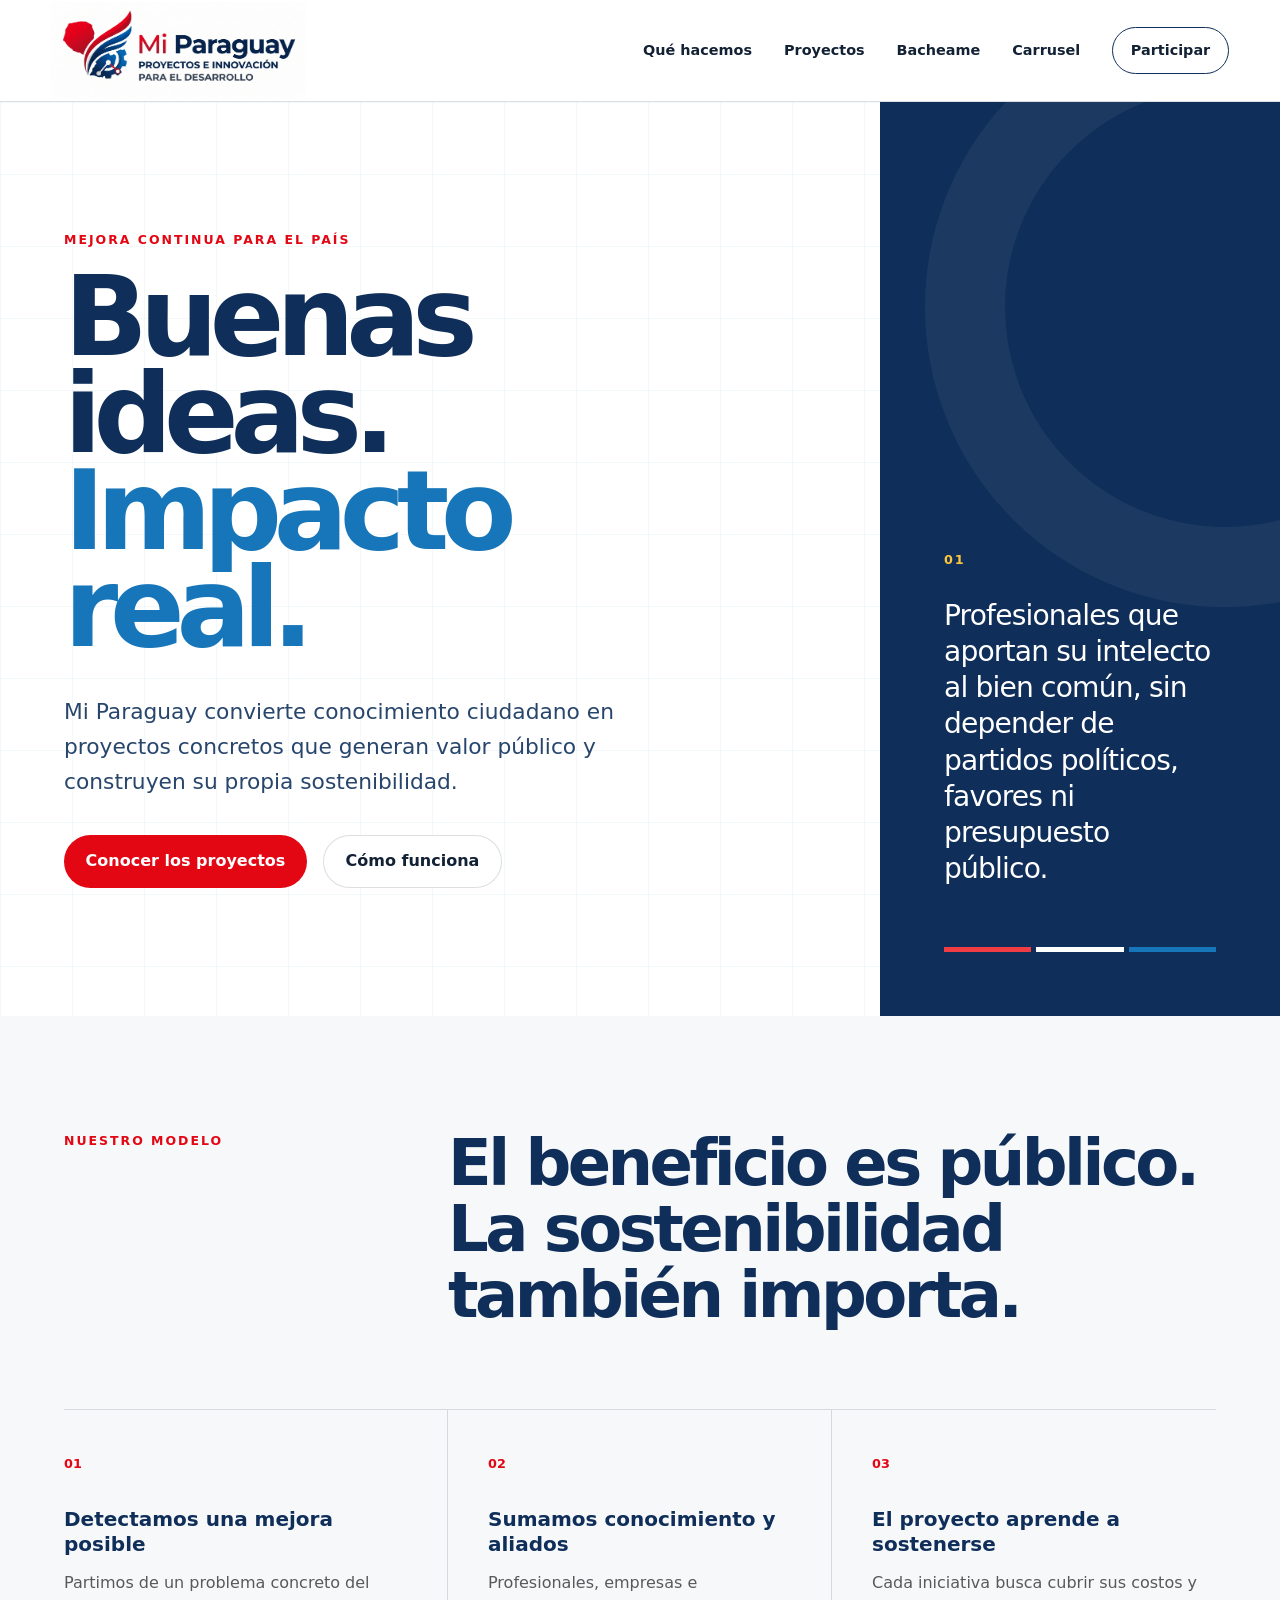
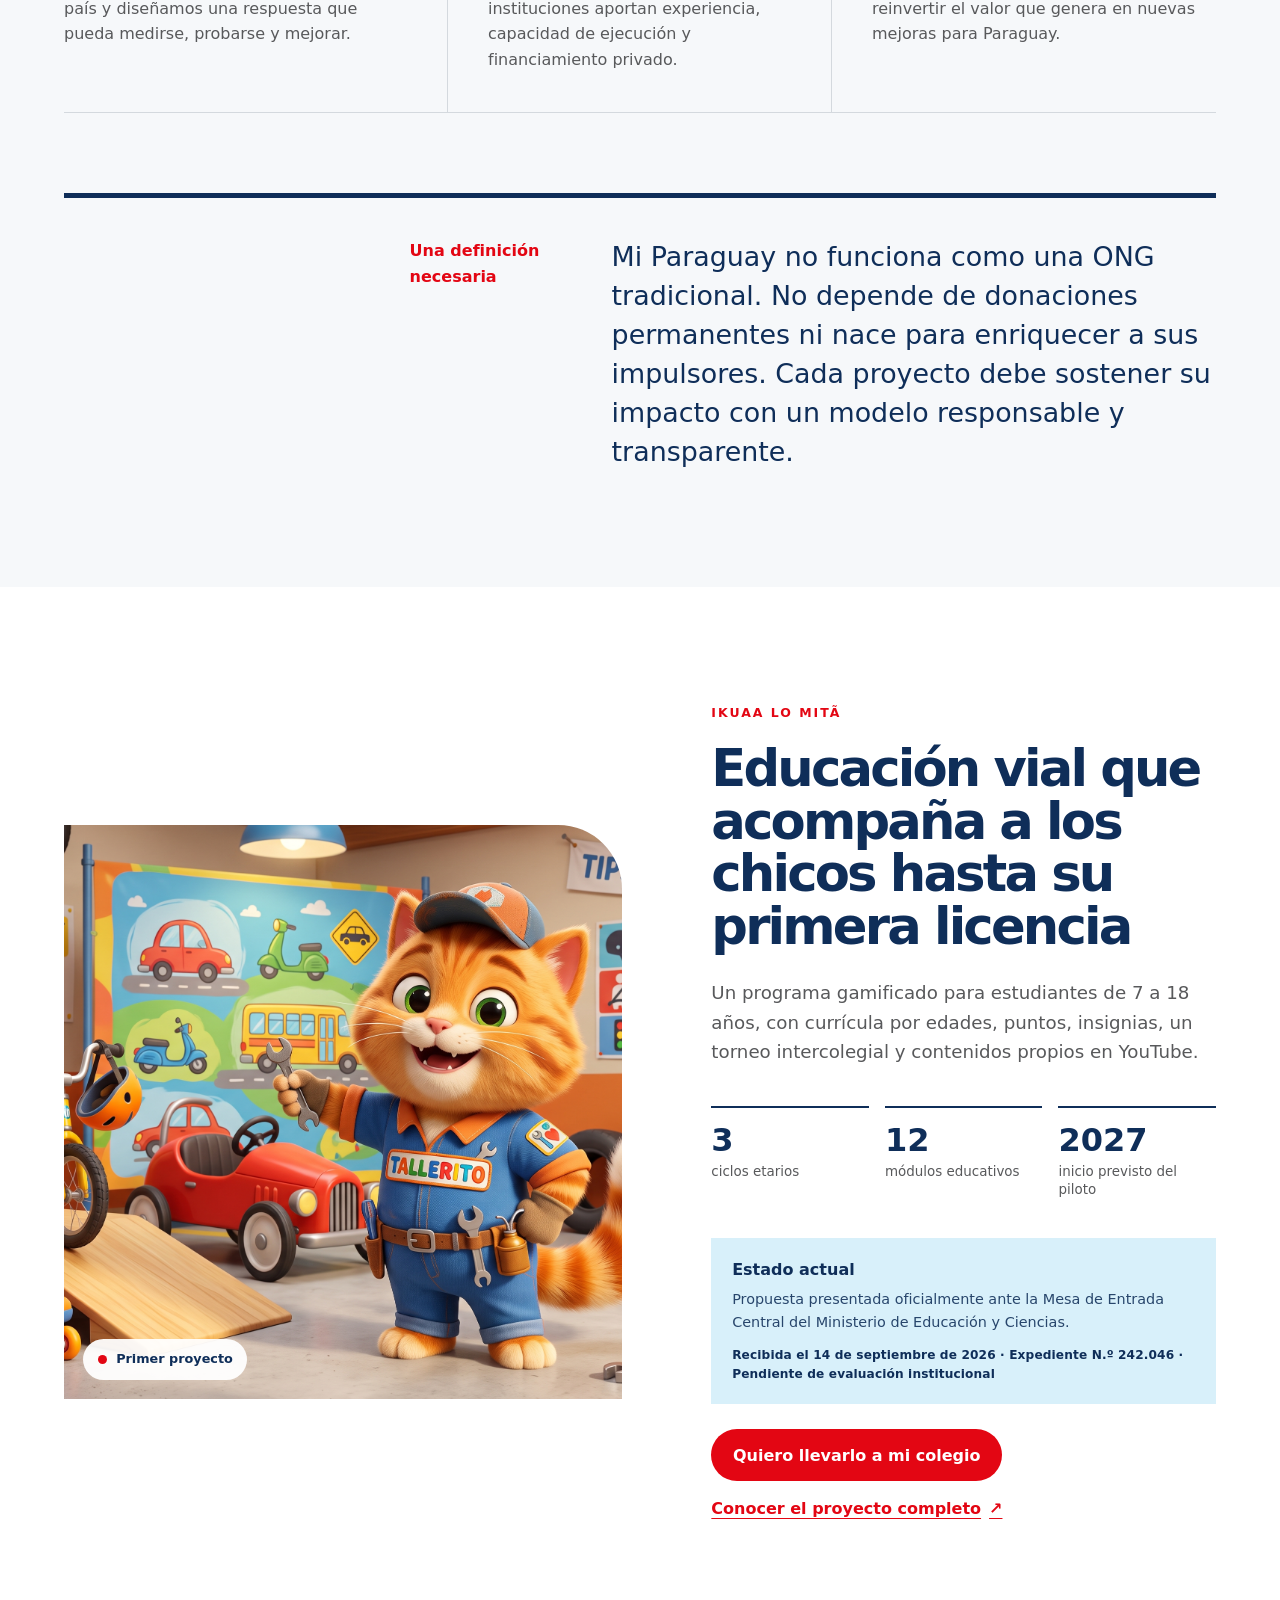
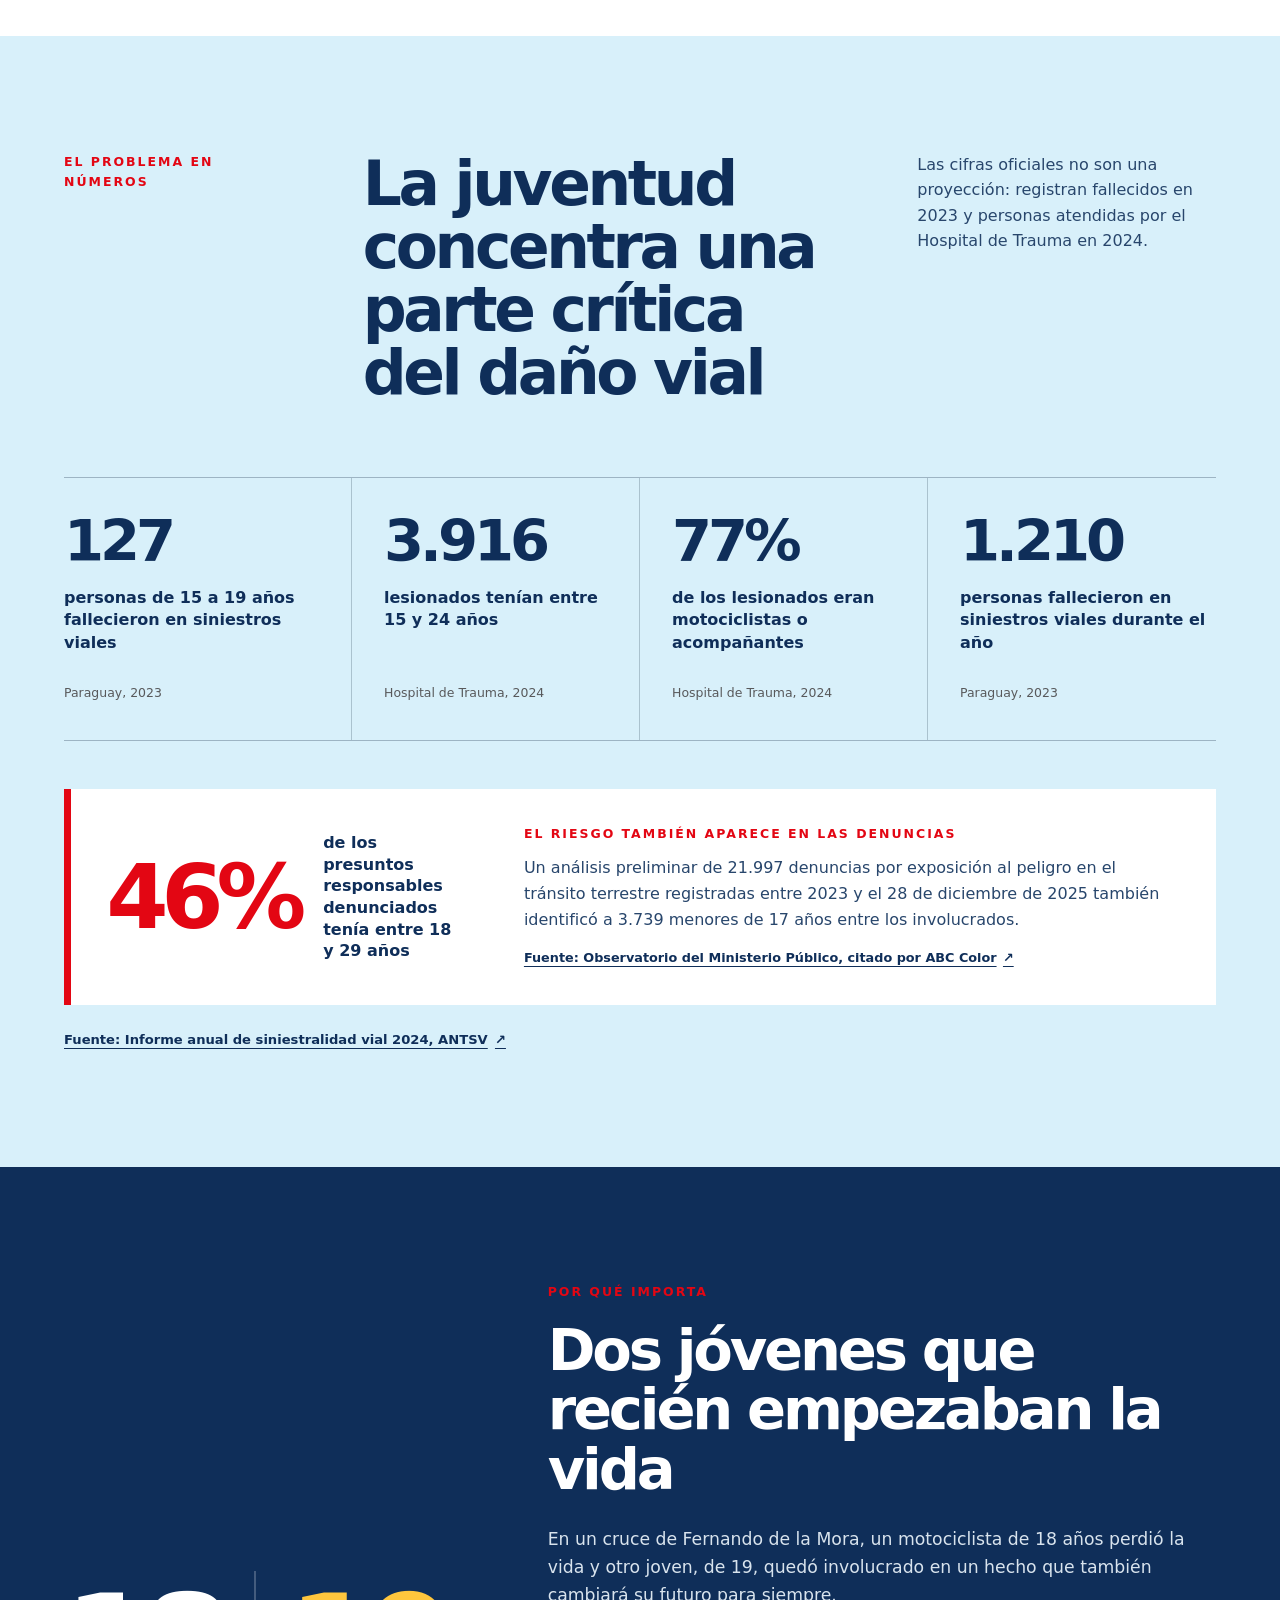
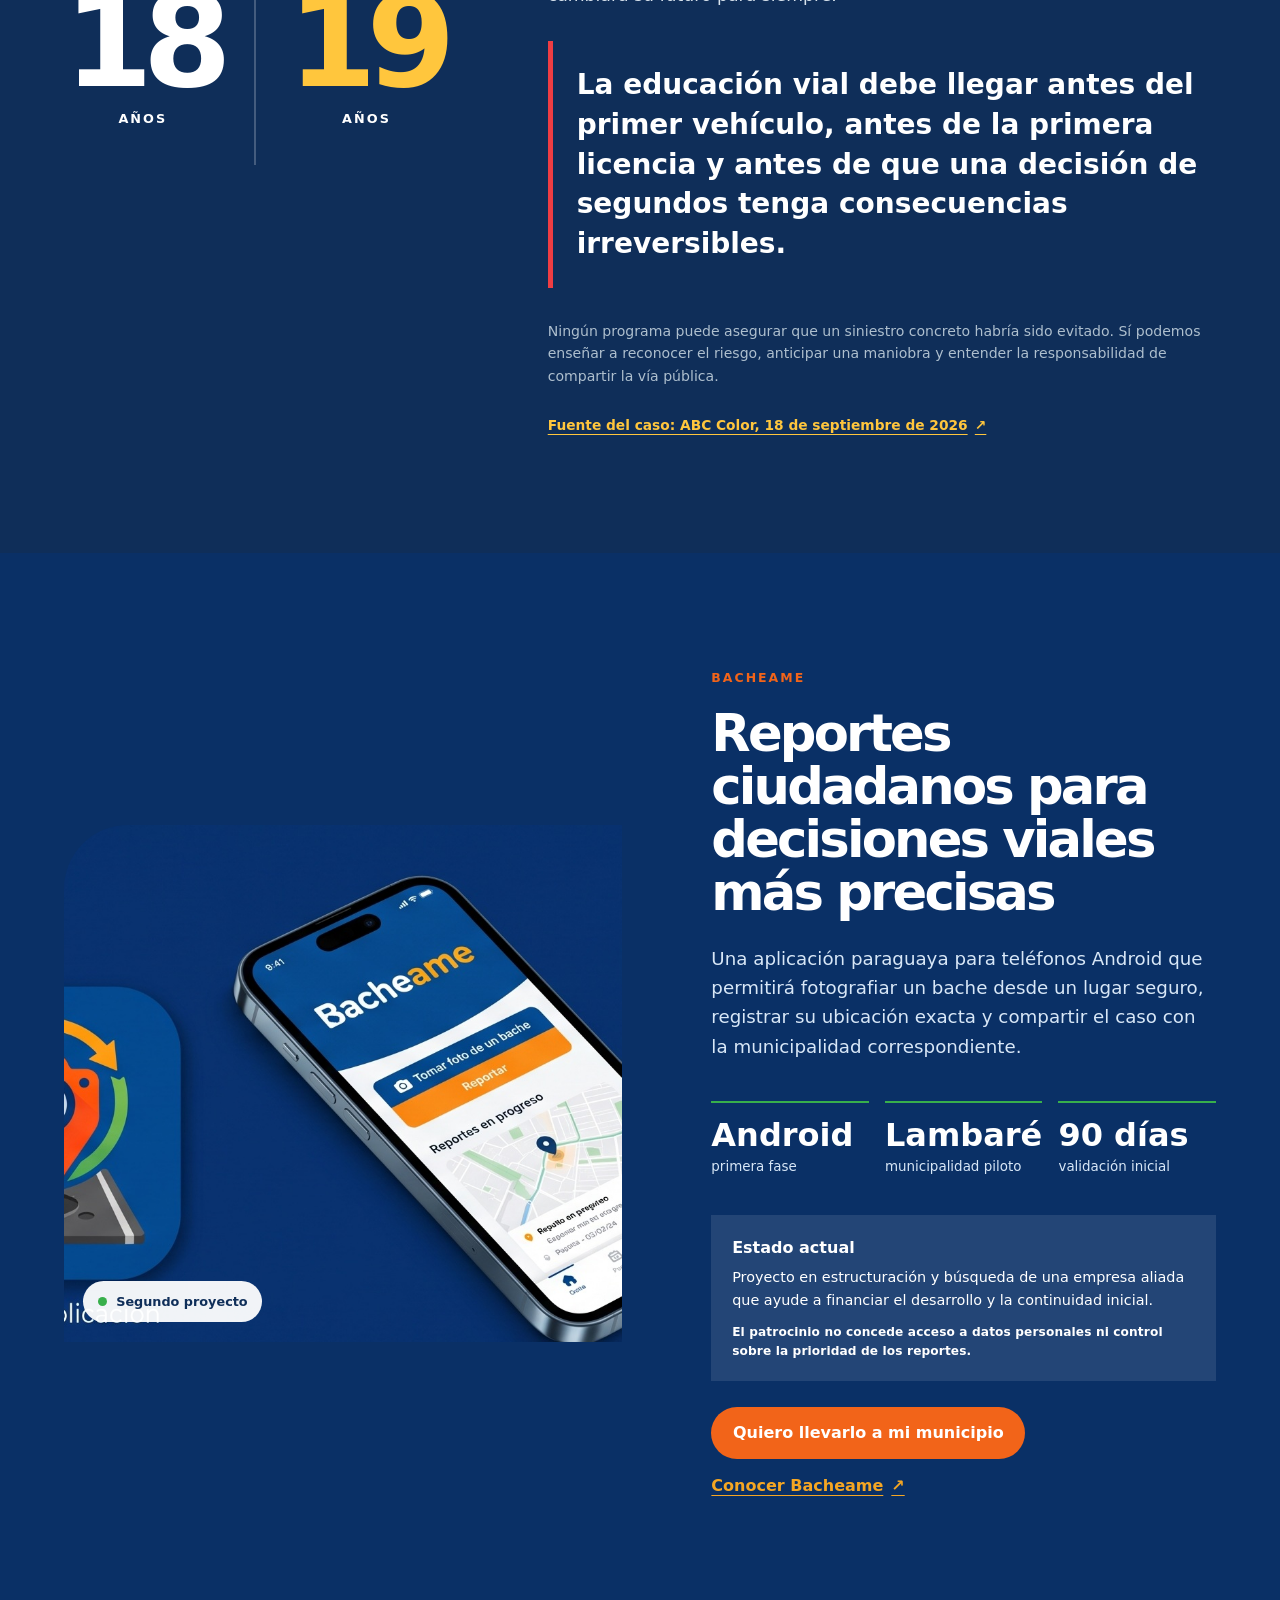
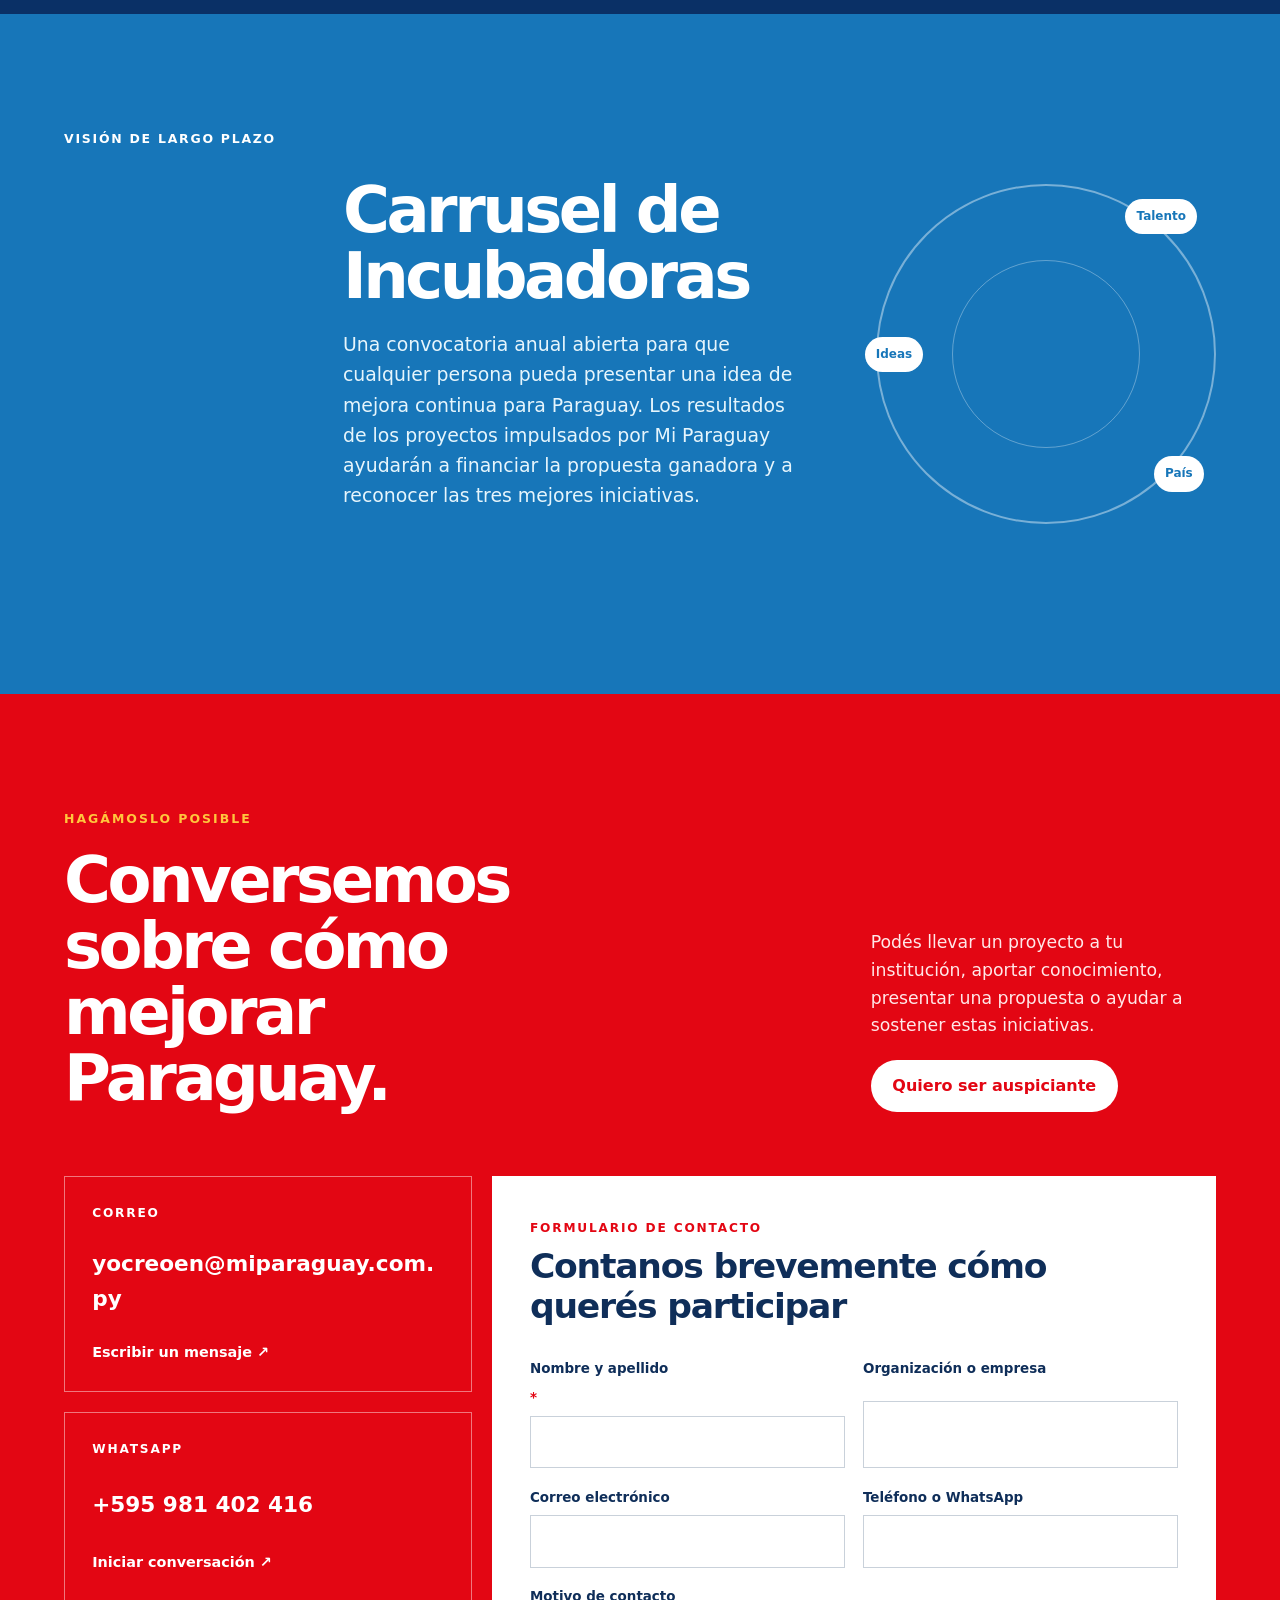
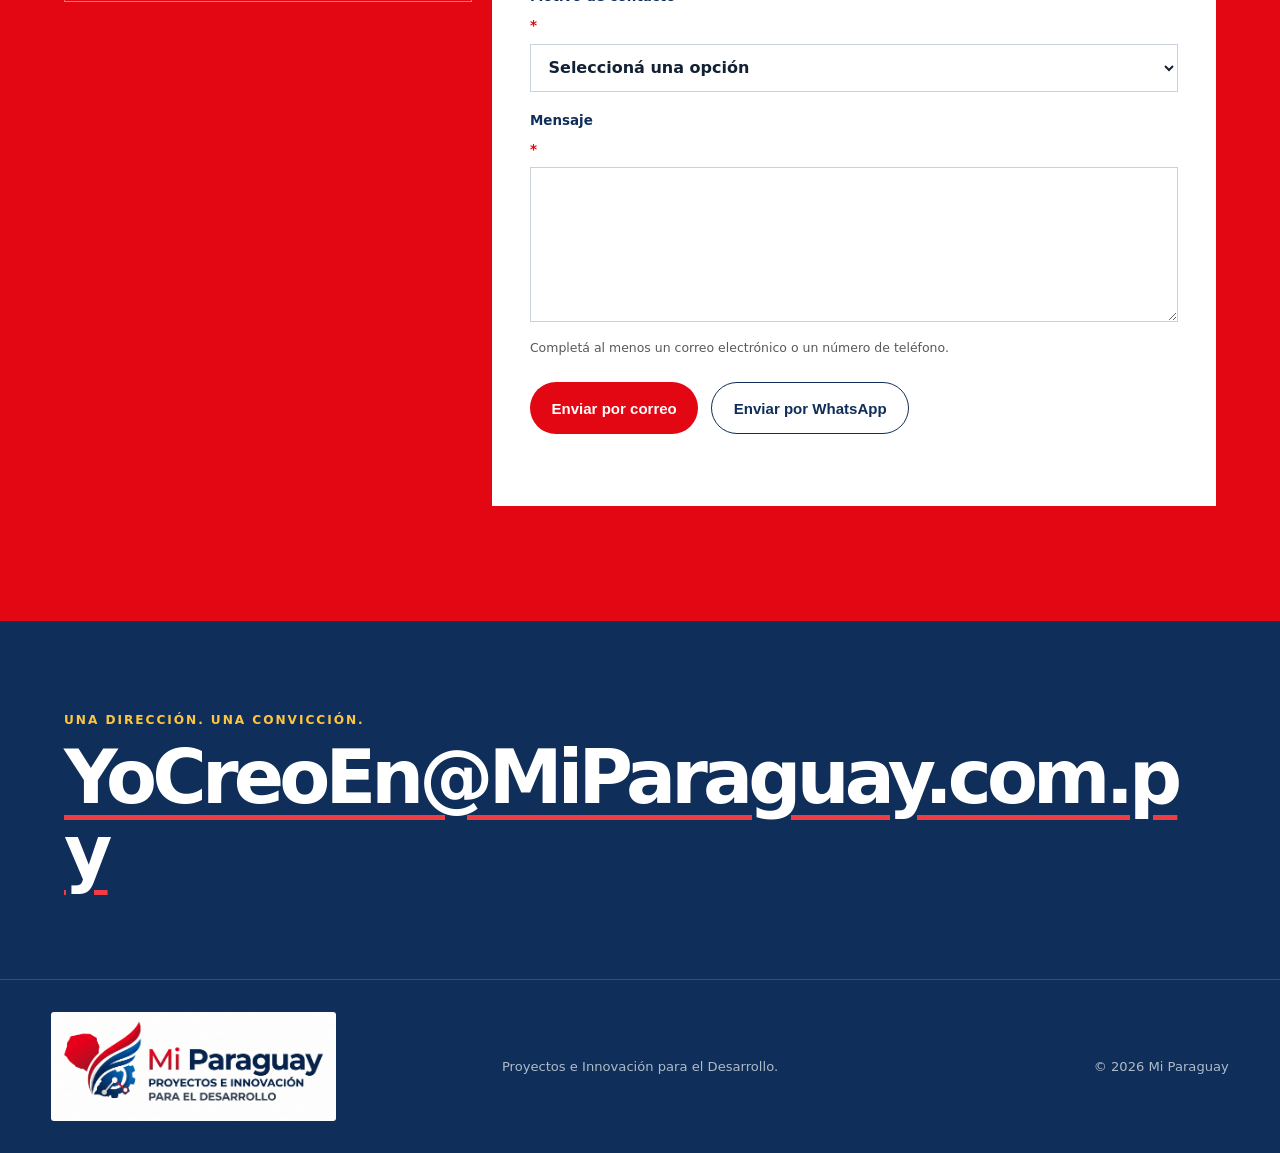
==== index.html @ 72dae10a "Publicar Bacheame y diferenciar audiencias de contacto" ====
<!doctype html>
<html lang="es">
  <head>
    <meta charset="UTF-8" />
    <meta name="viewport" content="width=device-width, initial-scale=1.0" />
    <meta
      name="description"
      content="Mi Paraguay impulsa proyectos de mejora continua que generan valor público y se sostienen con recursos privados."
    />
    <title>Mi Paraguay | Proyectos que mejoran el país</title>
    <link rel="icon" href="assets/favicon.svg" type="image/svg+xml" />
    <link rel="stylesheet" href="styles.css" />
  </head>
  <body>
    <a class="skip-link" href="#contenido">Ir al contenido</a>
    <header class="site-header">
      <a class="brand" href="#inicio" aria-label="Mi Paraguay, inicio">
        <img
          class="brand-logo"
          src="assets/mi-paraguay-logo.png"
          alt="Mi Paraguay — Proyectos e Innovación para el Desarrollo"
        />
      </a>

      <button class="menu-button" type="button" aria-expanded="false" aria-controls="navigation">
        <span class="sr-only">Abrir menú</span>
        <span></span><span></span>
      </button>

      <nav id="navigation" class="navigation" aria-label="Navegación principal">
        <a href="#proposito">Qué hacemos</a>
        <a href="#proyectos">Proyectos</a>
        <a href="#bacheame">Bacheame</a>
        <a href="#carrusel">Carrusel</a>
        <a class="nav-cta" href="#participar">Participar</a>
      </nav>
    </header>

    <main id="contenido">
      <section class="hero" id="inicio">
        <div class="hero-copy">
          <p class="eyebrow">Mejora continua para el país</p>
          <h1>Buenas ideas.<br /><span>Impacto real.</span></h1>
          <p class="hero-lead">
            Mi Paraguay convierte conocimiento ciudadano en proyectos concretos que generan valor público y construyen su propia sostenibilidad.
          </p>
          <div class="hero-actions">
            <a class="button button-primary" href="#proyectos">Conocer los proyectos</a>
            <a class="button button-secondary" href="#proposito">Cómo funciona</a>
          </div>
        </div>

        <div class="hero-statement" aria-label="Principios de Mi Paraguay">
          <div class="statement-number">01</div>
          <p>
            Profesionales que aportan su intelecto al bien común, sin depender de partidos políticos, favores ni presupuesto público.
          </p>
          <div class="flag-line" aria-hidden="true"><span></span><span></span><span></span></div>
        </div>
      </section>

      <section class="purpose section" id="proposito">
        <div class="section-heading">
          <p class="eyebrow">Nuestro modelo</p>
          <h2>El beneficio es público.<br />La sostenibilidad también importa.</h2>
        </div>

        <div class="purpose-grid">
          <article>
            <span class="step">01</span>
            <h3>Detectamos una mejora posible</h3>
            <p>Partimos de un problema concreto del país y diseñamos una respuesta que pueda medirse, probarse y mejorar.</p>
          </article>
          <article>
            <span class="step">02</span>
            <h3>Sumamos conocimiento y aliados</h3>
            <p>Profesionales, empresas e instituciones aportan experiencia, capacidad de ejecución y financiamiento privado.</p>
          </article>
          <article>
            <span class="step">03</span>
            <h3>El proyecto aprende a sostenerse</h3>
            <p>Cada iniciativa busca cubrir sus costos y reinvertir el valor que genera en nuevas mejoras para Paraguay.</p>
          </article>
        </div>

        <aside class="definition">
          <p class="definition-label">Una definición necesaria</p>
          <p>
            Mi Paraguay no funciona como una ONG tradicional. No depende de donaciones permanentes ni nace para enriquecer a sus impulsores. Cada proyecto debe sostener su impacto con un modelo responsable y transparente.
          </p>
        </aside>
      </section>

      <section class="projects section" id="proyectos">
        <div class="project-visual">
          <img
            src="assets/tallerito.jpg"
            alt="Tallerito, personaje del programa Ikuaa Lo Mitã, en un taller educativo de seguridad vial"
          />
          <div class="project-status"><span></span> Primer proyecto</div>
        </div>

        <div class="project-copy">
          <p class="eyebrow">Ikuaa Lo Mitã</p>
          <h2>Educación vial que acompaña a los chicos hasta su primera licencia</h2>
          <p class="project-intro">
            Un programa gamificado para estudiantes de 7 a 18 años, con currícula por edades, puntos, insignias, un torneo intercolegial y contenidos propios en YouTube.
          </p>

          <dl class="project-facts">
            <div><dt>3</dt><dd>ciclos etarios</dd></div>
            <div><dt>12</dt><dd>módulos educativos</dd></div>
            <div><dt>2027</dt><dd>inicio previsto del piloto</dd></div>
          </dl>

          <div class="project-note">
            <strong>Estado actual</strong>
            <span>Propuesta presentada oficialmente ante la Mesa de Entrada Central del Ministerio de Educación y Ciencias.</span>
            <span class="project-reference">Recibida el 14 de septiembre de 2026 · Expediente N.º 242.046 · Pendiente de evaluación institucional</span>
          </div>
          <div class="project-actions">
            <a class="button button-primary" href="#participar" data-contact-motive="Quiero llevar Ikuaa Lo Mitã a mi colegio">Quiero llevarlo a mi colegio</a>
            <a class="text-link" href="ikuaalomita/">Conocer el proyecto completo <span aria-hidden="true">↗</span></a>
          </div>
        </div>
      </section>

      <section class="numbers section" aria-labelledby="numbers-title">
        <div class="numbers-heading">
          <p class="eyebrow">El problema en números</p>
          <h2 id="numbers-title">La juventud concentra una parte crítica del daño vial</h2>
          <p>
            Las cifras oficiales no son una proyección: registran fallecidos en 2023 y personas atendidas por el Hospital de Trauma en 2024.
          </p>
        </div>
        <div class="numbers-grid">
          <article>
            <strong>127</strong>
            <p>personas de 15 a 19 años fallecieron en siniestros viales</p>
            <span>Paraguay, 2023</span>
          </article>
          <article>
            <strong>3.916</strong>
            <p>lesionados tenían entre 15 y 24 años</p>
            <span>Hospital de Trauma, 2024</span>
          </article>
          <article>
            <strong>77%</strong>
            <p>de los lesionados eran motociclistas o acompañantes</p>
            <span>Hospital de Trauma, 2024</span>
          </article>
          <article>
            <strong>1.210</strong>
            <p>personas fallecieron en siniestros viales durante el año</p>
            <span>Paraguay, 2023</span>
          </article>
        </div>
        <div class="conduct-callout">
          <div class="conduct-stat">
            <strong>46%</strong>
            <span>de los presuntos responsables denunciados tenía entre 18 y 29 años</span>
          </div>
          <div class="conduct-copy">
            <p class="eyebrow">El riesgo también aparece en las denuncias</p>
            <p>
              Un análisis preliminar de 21.997 denuncias por exposición al peligro en el tránsito terrestre registradas entre 2023 y el 28 de diciembre de 2025 también identificó a 3.739 menores de 17 años entre los involucrados.
            </p>
            <a
              href="https://www.abc.com.py/nacionales/2025/12/31/revelan-franja-etaria-de-mayores-denunciados-por-exposicion-al-transito-terrestre/"
              target="_blank"
              rel="noopener noreferrer"
            >Fuente: Observatorio del Ministerio Público, citado por ABC Color <span aria-hidden="true">↗</span></a>
          </div>
        </div>
        <a
          class="numbers-source"
          href="https://antsv.gov.py/uplmoo9eib8eefou3ooze4y/2026/03/PARAGUAY_INFORME-ANUAL-DE-SINIESTRALIDAD-VIAL_2024_26.pdf"
          target="_blank"
          rel="noopener noreferrer"
        >Fuente: Informe anual de siniestralidad vial 2024, ANTSV <span aria-hidden="true">↗</span></a>
      </section>

      <section class="reason section" aria-labelledby="reason-title">
        <div class="reason-ages" aria-label="Edades de los jóvenes involucrados">
          <div><strong>18</strong><span>años</span></div>
          <span class="reason-divider" aria-hidden="true"></span>
          <div><strong>19</strong><span>años</span></div>
        </div>
        <div class="reason-copy">
          <p class="eyebrow">Por qué importa</p>
          <h2 id="reason-title">Dos jóvenes que recién empezaban la vida</h2>
          <p class="reason-lead">
            En un cruce de Fernando de la Mora, un motociclista de 18 años perdió la vida y otro joven, de 19, quedó involucrado en un hecho que también cambiará su futuro para siempre.
          </p>
          <blockquote>
            La educación vial debe llegar antes del primer vehículo, antes de la primera licencia y antes de que una decisión de segundos tenga consecuencias irreversibles.
          </blockquote>
          <p class="reason-note">
            Ningún programa puede asegurar que un siniestro concreto habría sido evitado. Sí podemos enseñar a reconocer el riesgo, anticipar una maniobra y entender la responsabilidad de compartir la vía pública.
          </p>
          <a
            class="reason-source"
            href="https://www.abc.com.py/policiales/2026/09/18/video-joven-motociclista-fallece-en-accidente-sobre-mariscal-lopez/"
            target="_blank"
            rel="noopener noreferrer"
          >Fuente del caso: ABC Color, 18 de septiembre de 2026 <span aria-hidden="true">↗</span></a>
        </div>
      </section>

      <section class="projects projects-bacheame section" id="bacheame">
        <div class="project-visual bacheame-visual">
          <img
            src="assets/bacheame-app.jpg"
            alt="Concepto visual de la aplicación móvil Bacheame con mapa y reporte fotográfico"
          />
          <div class="project-status"><span></span> Segundo proyecto</div>
        </div>

        <div class="project-copy">
          <p class="eyebrow">Bacheame</p>
          <h2>Reportes ciudadanos para decisiones viales más precisas</h2>
          <p class="project-intro">
            Una aplicación paraguaya para teléfonos Android que permitirá fotografiar un bache desde un lugar seguro, registrar su ubicación exacta y compartir el caso con la municipalidad correspondiente.
          </p>

          <dl class="project-facts">
            <div><dt>Android</dt><dd>primera fase</dd></div>
            <div><dt>Lambaré</dt><dd>municipalidad piloto</dd></div>
            <div><dt>90 días</dt><dd>validación inicial</dd></div>
          </dl>

          <div class="project-note">
            <strong>Estado actual</strong>
            <span>Proyecto en estructuración y búsqueda de una empresa aliada que ayude a financiar el desarrollo y la continuidad inicial.</span>
            <span class="project-reference">El patrocinio no concede acceso a datos personales ni control sobre la prioridad de los reportes.</span>
          </div>
          <div class="project-actions">
            <a class="button button-primary" href="#participar" data-contact-motive="Quiero llevar Bacheame a mi municipio">Quiero llevarlo a mi municipio</a>
            <a class="text-link" href="bacheame/">Conocer Bacheame <span aria-hidden="true">↗</span></a>
          </div>
        </div>
      </section>

      <section class="carousel-section section" id="carrusel">
        <div class="carousel-kicker">Visión de largo plazo</div>
        <div class="carousel-content">
          <h2>Carrusel de Incubadoras</h2>
          <p>
            Una convocatoria anual abierta para que cualquier persona pueda presentar una idea de mejora continua para Paraguay. Los resultados de los proyectos impulsados por Mi Paraguay ayudarán a financiar la propuesta ganadora y a reconocer las tres mejores iniciativas.
          </p>
        </div>
        <div class="carousel-orbit" aria-hidden="true">
          <span>Ideas</span><span>Talento</span><span>País</span>
        </div>
      </section>

      <section class="participate section" id="participar">
        <div class="contact-heading">
          <div>
            <p class="eyebrow">Hagámoslo posible</p>
            <h2>Conversemos sobre cómo mejorar Paraguay.</h2>
          </div>
          <div class="contact-heading-action">
            <p>
              Podés llevar un proyecto a tu institución, aportar conocimiento, presentar una propuesta o ayudar a sostener estas iniciativas.
            </p>
            <a class="button button-light" href="#contact-form" data-contact-motive="Quiero ser auspiciante">Quiero ser auspiciante</a>
          </div>
        </div>

        <div class="contact-layout">
          <div class="contact-options" aria-label="Canales de contacto directo">
            <a class="contact-card" href="mailto:yocreoen@miparaguay.com.py">
              <span class="contact-card-label">Correo</span>
              <strong>yocreoen@miparaguay.com.py</strong>
              <span>Escribir un mensaje <b aria-hidden="true">↗</b></span>
            </a>
            <a
              class="contact-card"
              href="https://wa.me/595981402416?text=Hola%20Mi%20Paraguay%2C%20quisiera%20hacer%20una%20consulta."
              target="_blank"
              rel="noopener noreferrer"
            >
              <span class="contact-card-label">WhatsApp</span>
              <strong>+595 981 402 416</strong>
              <span>Iniciar conversación <b aria-hidden="true">↗</b></span>
            </a>
          </div>

          <form class="contact-form" id="contact-form">
            <div class="form-intro">
              <span class="contact-card-label">Formulario de contacto</span>
              <h3>Contanos brevemente cómo querés participar</h3>
            </div>

            <div class="form-grid">
              <label>
                Nombre y apellido <span aria-hidden="true">*</span>
                <input name="nombre" type="text" autocomplete="name" required />
              </label>
              <label>
                Organización o empresa
                <input name="organizacion" type="text" autocomplete="organization" />
              </label>
              <label>
                Correo electrónico
                <input name="correo" type="email" autocomplete="email" />
              </label>
              <label>
                Teléfono o WhatsApp
                <input name="telefono" type="tel" autocomplete="tel" />
              </label>
              <label class="form-full">
                Motivo de contacto <span aria-hidden="true">*</span>
                <select name="motivo" required>
                  <option value="">Seleccioná una opción</option>
                  <option>Quiero llevar Ikuaa Lo Mitã a mi colegio</option>
                  <option>Represento al MEC o a una institución educativa</option>
                  <option>Quiero llevar Bacheame a mi municipio</option>
                  <option>Quiero ser auspiciante</option>
                  <option>Quiero aportar conocimiento</option>
                  <option>Quiero explorar otra alianza</option>
                  <option>Quiero presentar una idea</option>
                  <option>Prensa o comunicación</option>
                  <option>Otro motivo</option>
                </select>
              </label>
              <label class="form-full">
                Mensaje <span aria-hidden="true">*</span>
                <textarea name="mensaje" rows="5" required></textarea>
              </label>
            </div>

            <p class="form-help">Completá al menos un correo electrónico o un número de teléfono.</p>
            <div class="form-actions">
              <button class="button button-light" type="submit" data-channel="email">Enviar por correo</button>
              <button class="button button-outline-light" type="submit" data-channel="whatsapp">Enviar por WhatsApp</button>
            </div>
            <p class="form-status" id="form-status" aria-live="polite"></p>
          </form>
        </div>
      </section>
    </main>

    <footer class="site-footer">
      <div class="footer-belief">
        <span>Una dirección. Una convicción.</span>
        <a href="mailto:yocreoen@miparaguay.com.py">YoCreoEn@MiParaguay.com.py</a>
      </div>
      <div class="footer-meta">
        <a class="brand brand-footer" href="#inicio">
          <img
            class="brand-logo brand-logo-footer"
            src="assets/mi-paraguay-logo.png"
            alt="Mi Paraguay — Proyectos e Innovación para el Desarrollo"
          />
        </a>
        <p>Proyectos e Innovación para el Desarrollo.</p>
        <p>© 2026 Mi Paraguay</p>
      </div>
    </footer>

    <script src="script.js?v=20260921-audiencias"></script>
  </body>
</html>
---- styles.css ----
:root {
  --navy: #0f2e59;
  --navy-soft: #28466c;
  --red: #e30613;
  --red-bright: #ef3d43;
  --blue: #1776b9;
  --sky: #d8f0fa;
  --white: #ffffff;
  --paper: #f6f8fa;
  --ink: #122134;
  --muted: #58595b;
  --yellow: #ffc63d;
  --border: rgba(7, 28, 51, 0.14);
  --max: 1240px;
}

* { box-sizing: border-box; }
html { scroll-behavior: smooth; }
body {
  margin: 0;
  color: var(--ink);
  background: var(--paper);
  font-family: Inter, ui-sans-serif, system-ui, -apple-system, BlinkMacSystemFont, "Segoe UI", sans-serif;
  font-size: 16px;
  line-height: 1.6;
}
a { color: inherit; }
img { display: block; max-width: 100%; }
.sr-only {
  position: absolute;
  width: 1px;
  height: 1px;
  padding: 0;
  margin: -1px;
  overflow: hidden;
  clip: rect(0, 0, 0, 0);
  white-space: nowrap;
  border: 0;
}
.skip-link {
  position: fixed;
  z-index: 100;
  left: 1rem;
  top: -5rem;
  padding: 0.8rem 1rem;
  background: var(--white);
  color: var(--navy);
}
.skip-link:focus { top: 1rem; }

.site-header {
  min-height: 102px;
  padding: 0 4vw;
  display: flex;
  align-items: center;
  justify-content: space-between;
  gap: 2rem;
  background: var(--white);
  border-bottom: 1px solid var(--border);
  position: sticky;
  top: 0;
  z-index: 20;
}
.brand {
  display: inline-flex;
  align-items: center;
  gap: 0.75rem;
  color: var(--navy);
  text-decoration: none;
  font-weight: 820;
  letter-spacing: -0.03em;
  font-size: 1.18rem;
}
.brand-logo {
  width: clamp(220px, 20vw, 285px);
  height: auto;
}
.brand-mark {
  width: 35px;
  height: 35px;
  display: grid;
  grid-template-columns: repeat(3, 1fr);
  align-items: end;
  gap: 3px;
  transform: skewY(-8deg);
}
.brand-mark span { display: block; border-radius: 1px; }
.brand-mark span:nth-child(1) { height: 72%; background: var(--red); }
.brand-mark span:nth-child(2) { height: 100%; background: var(--white); border: 1px solid #cbd4dc; }
.brand-mark span:nth-child(3) { height: 82%; background: var(--blue); }
.navigation { display: flex; align-items: center; gap: 2rem; }
.navigation a {
  text-decoration: none;
  font-size: 0.9rem;
  font-weight: 700;
}
.navigation a:not(.nav-cta):hover { color: var(--red); }
.nav-cta {
  padding: 0.7rem 1.1rem;
  border: 1px solid var(--navy);
  border-radius: 999px;
}
.nav-cta:hover { background: var(--navy); color: var(--white); }
.menu-button { display: none; }

.hero {
  min-height: calc(100vh - 102px);
  display: grid;
  grid-template-columns: minmax(0, 1.65fr) minmax(320px, 0.75fr);
  background: var(--white);
}
.hero-copy {
  padding: clamp(5rem, 10vw, 9rem) max(5vw, calc((100vw - var(--max)) / 2));
  padding-right: 5vw;
  display: flex;
  flex-direction: column;
  justify-content: center;
  background:
    linear-gradient(90deg, rgba(23, 118, 185, 0.05) 1px, transparent 1px) 0 0 / 72px 72px,
    linear-gradient(rgba(23, 118, 185, 0.05) 1px, transparent 1px) 0 0 / 72px 72px;
}
.eyebrow {
  margin: 0 0 1.2rem;
  color: var(--red);
  font-size: 0.78rem;
  font-weight: 850;
  letter-spacing: 0.16em;
  text-transform: uppercase;
}
.hero h1 {
  margin: 0;
  color: var(--navy);
  font-size: clamp(4rem, 8.6vw, 8.8rem);
  line-height: 0.88;
  letter-spacing: -0.075em;
  max-width: 9ch;
}
.hero h1 span { color: var(--blue); }
.hero-lead {
  margin: 2.4rem 0 0;
  max-width: 630px;
  font-size: clamp(1.12rem, 1.7vw, 1.45rem);
  color: var(--navy-soft);
}
.hero-actions { display: flex; flex-wrap: wrap; gap: 1rem; margin-top: 2.2rem; }
.button {
  display: inline-flex;
  min-height: 52px;
  align-items: center;
  justify-content: center;
  padding: 0.8rem 1.35rem;
  border-radius: 999px;
  text-decoration: none;
  font-weight: 800;
  transition: transform 160ms ease, background 160ms ease;
}
.button:hover { transform: translateY(-2px); }
.button-primary { background: var(--red); color: var(--white); }
.button-primary:hover { background: #b82027; }
.button-secondary { border: 1px solid var(--border); background: var(--white); }
.hero-statement {
  padding: 5vw;
  display: flex;
  flex-direction: column;
  justify-content: flex-end;
  color: var(--white);
  background: var(--navy);
  position: relative;
  overflow: hidden;
}
.hero-statement::before {
  content: "";
  position: absolute;
  width: 440px;
  aspect-ratio: 1;
  border: 80px solid rgba(255, 255, 255, 0.055);
  border-radius: 50%;
  right: -245px;
  top: -95px;
}
.statement-number { color: var(--yellow); font-weight: 900; font-size: 0.8rem; letter-spacing: 0.14em; }
.hero-statement p { font-size: clamp(1.3rem, 2.2vw, 2rem); line-height: 1.28; letter-spacing: -0.03em; max-width: 18ch; }
.flag-line { margin-top: 2rem; display: grid; grid-template-columns: repeat(3, 1fr); height: 5px; gap: 5px; }
.flag-line span:nth-child(1) { background: var(--red-bright); }
.flag-line span:nth-child(2) { background: var(--white); }
.flag-line span:nth-child(3) { background: var(--blue); }

.section { padding: clamp(5rem, 9vw, 8rem) max(5vw, calc((100vw - var(--max)) / 2)); }
.section-heading { display: grid; grid-template-columns: 0.7fr 1.6fr; gap: 3rem; align-items: start; }
.section h2 {
  margin: 0;
  color: var(--navy);
  font-size: clamp(2.3rem, 5vw, 4.8rem);
  line-height: 1.03;
  letter-spacing: -0.055em;
}
.purpose-grid {
  margin-top: 5rem;
  display: grid;
  grid-template-columns: repeat(3, 1fr);
  border-top: 1px solid var(--border);
  border-bottom: 1px solid var(--border);
}
.purpose-grid article { padding: 2.5rem; border-right: 1px solid var(--border); }
.purpose-grid article:first-child { padding-left: 0; }
.purpose-grid article:last-child { border-right: 0; padding-right: 0; }
.step { color: var(--red); font-weight: 900; font-size: 0.8rem; }
.purpose-grid h3 { margin: 2rem 0 0.8rem; color: var(--navy); font-size: 1.25rem; line-height: 1.25; }
.purpose-grid p { color: var(--muted); margin: 0; }
.definition {
  margin-top: 5rem;
  padding: 2.5rem 0 0 30%;
  border-top: 5px solid var(--navy);
  display: grid;
  grid-template-columns: 0.45fr 1.6fr;
  gap: 2rem;
}
.definition-label { margin: 0; color: var(--red); font-weight: 850; }
.definition p:last-child { margin: 0; color: var(--navy); font-size: clamp(1.25rem, 2.1vw, 1.75rem); line-height: 1.45; }

.projects {
  background: var(--white);
  display: grid;
  grid-template-columns: 1.05fr 0.95fr;
  gap: clamp(3rem, 7vw, 7rem);
  align-items: center;
}
.project-visual { position: relative; }
.project-visual img { width: 100%; aspect-ratio: 1 / 1.03; object-fit: cover; border-radius: 0 64px 0 0; }
.project-status {
  position: absolute;
  left: 1.2rem;
  bottom: 1.2rem;
  display: flex;
  align-items: center;
  gap: 0.6rem;
  padding: 0.65rem 0.9rem;
  background: rgba(255, 255, 255, 0.94);
  color: var(--navy);
  font-size: 0.8rem;
  font-weight: 850;
  border-radius: 999px;
}
.project-status span { width: 9px; height: 9px; border-radius: 50%; background: var(--red); }
.project-copy h2 { font-size: clamp(2.2rem, 4vw, 4.25rem); }
.project-intro { margin: 1.6rem 0 0; color: var(--muted); font-size: 1.14rem; max-width: 55ch; }
.project-facts { display: grid; grid-template-columns: repeat(3, 1fr); gap: 1rem; margin: 2.5rem 0; }
.project-facts div { border-top: 2px solid var(--navy); padding-top: 1rem; }
.project-facts dt { color: var(--navy); font-size: 2rem; font-weight: 900; line-height: 1; }
.project-facts dd { margin: 0.45rem 0 0; color: var(--muted); font-size: 0.84rem; line-height: 1.3; }
.project-note { padding: 1.2rem 1.3rem; background: var(--sky); display: grid; gap: 0.35rem; }
.project-note strong { color: var(--navy); }
.project-note span { color: var(--navy-soft); font-size: 0.9rem; }
.project-note .project-reference { margin-top: 0.35rem; color: var(--navy); font-size: 0.76rem; font-weight: 800; letter-spacing: 0.01em; }
.text-link { display: inline-flex; gap: 0.5rem; margin-top: 1.6rem; color: var(--red); font-weight: 850; text-decoration-thickness: 1px; text-underline-offset: 4px; }
.project-actions { display: flex; flex-wrap: wrap; align-items: center; gap: 0.9rem 1.4rem; margin-top: 1.6rem; }
.project-actions .text-link { margin-top: 0; }

.projects-bacheame {
  --bacheame-orange: #f26419;
  --bacheame-green: #38af4b;
  background: #0a3066;
  color: var(--white);
}
.projects-bacheame .project-visual img {
  aspect-ratio: 1.08 / 1;
  object-position: center;
  border-radius: 64px 0 0 0;
}
.projects-bacheame .project-status span { background: var(--bacheame-green); }
.projects-bacheame .eyebrow { color: var(--bacheame-orange); }
.projects-bacheame .project-copy h2,
.projects-bacheame .project-facts dt { color: var(--white); }
.projects-bacheame .project-intro,
.projects-bacheame .project-facts dd { color: #d8e7f7; }
.projects-bacheame .project-facts div { border-color: var(--bacheame-green); }
.projects-bacheame .project-note { background: rgba(255, 255, 255, 0.1); }
.projects-bacheame .project-note strong,
.projects-bacheame .project-note span,
.projects-bacheame .project-note .project-reference { color: var(--white); }
.projects-bacheame .text-link { color: #f5a623; }
.projects-bacheame .project-actions .button-primary { background: var(--bacheame-orange); }
.projects-bacheame .project-actions .button-primary:hover { background: #d94f0b; }

.numbers { background: var(--sky); }
.numbers-heading {
  display: grid;
  grid-template-columns: 0.55fr 1.15fr 0.7fr;
  gap: clamp(2rem, 5vw, 5rem);
  align-items: start;
}
.numbers-heading h2 { font-size: clamp(2.3rem, 4.8vw, 4.6rem); }
.numbers-heading > p:last-child { margin: 0; color: var(--navy-soft); }
.numbers-grid {
  margin-top: 4.5rem;
  display: grid;
  grid-template-columns: repeat(4, 1fr);
  border-top: 1px solid rgba(7, 28, 51, 0.28);
  border-bottom: 1px solid rgba(7, 28, 51, 0.28);
}
.numbers-grid article { padding: 2.2rem 2rem; border-right: 1px solid rgba(7, 28, 51, 0.22); }
.numbers-grid article:first-child { padding-left: 0; }
.numbers-grid article:last-child { padding-right: 0; border-right: 0; }
.numbers-grid strong { display: block; color: var(--navy); font-size: clamp(2.6rem, 4.5vw, 4.5rem); line-height: 1; letter-spacing: -0.07em; }
.numbers-grid p { min-height: 4.8em; margin: 1rem 0; color: var(--navy); font-weight: 720; line-height: 1.42; }
.numbers-grid span { color: var(--muted); font-size: 0.78rem; }
.numbers-source {
  display: inline-flex;
  gap: 0.45rem;
  margin-top: 1.5rem;
  color: var(--navy);
  font-size: 0.82rem;
  font-weight: 800;
  text-underline-offset: 4px;
}
.conduct-callout {
  margin-top: 3rem;
  padding: 2.2rem;
  display: grid;
  grid-template-columns: 0.7fr 1.3fr;
  gap: clamp(2rem, 5vw, 5rem);
  background: var(--white);
  border-left: 7px solid var(--red);
}
.conduct-stat { display: flex; align-items: center; gap: 1.5rem; }
.conduct-stat strong { color: var(--red); font-size: clamp(4rem, 7vw, 7rem); line-height: 0.85; letter-spacing: -0.08em; }
.conduct-stat span { max-width: 16ch; color: var(--navy); font-weight: 820; line-height: 1.35; }
.conduct-copy .eyebrow { margin-bottom: 0.7rem; }
.conduct-copy > p:not(.eyebrow) { margin: 0; color: var(--navy-soft); }
.conduct-copy a { display: inline-flex; gap: 0.4rem; margin-top: 1rem; color: var(--navy); font-size: 0.8rem; font-weight: 800; text-underline-offset: 4px; }

.reason {
  display: grid;
  grid-template-columns: 0.72fr 1.28fr;
  gap: clamp(3rem, 8vw, 8rem);
  align-items: center;
  background: var(--navy);
  color: var(--white);
}
.reason-ages {
  display: grid;
  grid-template-columns: 1fr 2px 1fr;
  align-items: center;
  gap: clamp(1rem, 3vw, 2rem);
}
.reason-ages div { display: grid; text-align: center; }
.reason-ages strong { font-size: clamp(4.7rem, 10vw, 9rem); line-height: 0.8; letter-spacing: -0.08em; }
.reason-ages div:first-child strong { color: var(--white); }
.reason-ages div:last-child strong { color: var(--yellow); }
.reason-ages span { margin-top: 1rem; font-size: 0.8rem; font-weight: 850; letter-spacing: 0.16em; text-transform: uppercase; }
.reason-divider { display: block; width: 2px; height: 140%; background: rgba(255, 255, 255, 0.22); }
.reason-copy h2 { color: var(--white); font-size: clamp(2.35rem, 4.5vw, 4.4rem); }
.reason-lead { margin: 1.7rem 0 0; color: #d8e3ed; font-size: 1.08rem; }
.reason blockquote {
  margin: 2rem 0;
  padding: 1.5rem 0 1.5rem 1.5rem;
  border-left: 5px solid var(--red-bright);
  color: var(--white);
  font-size: clamp(1.25rem, 2.2vw, 1.75rem);
  line-height: 1.42;
  font-weight: 720;
}
.reason-note { color: #aebfce; font-size: 0.88rem; }
.reason-source {
  display: inline-flex;
  gap: 0.45rem;
  margin-top: 0.8rem;
  color: var(--yellow);
  font-size: 0.86rem;
  font-weight: 800;
  text-underline-offset: 4px;
}

.carousel-section {
  min-height: 680px;
  display: grid;
  grid-template-columns: 0.55fr 1.2fr 0.7fr;
  align-items: center;
  gap: 4rem;
  color: var(--white);
  background: var(--blue);
  overflow: hidden;
}
.carousel-kicker { font-size: 0.78rem; font-weight: 850; letter-spacing: 0.14em; text-transform: uppercase; align-self: start; }
.carousel-content h2 { color: var(--white); }
.carousel-content p { max-width: 650px; font-size: 1.18rem; color: #e6f5fc; }
.carousel-orbit {
  width: min(30vw, 340px);
  aspect-ratio: 1;
  border: 2px solid rgba(255, 255, 255, 0.42);
  border-radius: 50%;
  position: relative;
  animation: slow-turn 24s linear infinite;
}
.carousel-orbit::before { content: ""; position: absolute; inset: 22%; border: 1px solid rgba(255, 255, 255, 0.32); border-radius: 50%; }
.carousel-orbit span { position: absolute; padding: 0.5rem 0.7rem; background: var(--white); color: var(--blue); font-size: 0.75rem; font-weight: 900; border-radius: 999px; }
.carousel-orbit span:nth-child(1) { left: -4%; top: 45%; }
.carousel-orbit span:nth-child(2) { right: 5%; top: 4%; }
.carousel-orbit span:nth-child(3) { right: 3%; bottom: 9%; }
@keyframes slow-turn { to { transform: rotate(360deg); } }

.participate { background: var(--red); color: var(--white); }
.participate .eyebrow { color: var(--yellow); }
.participate h2 { color: var(--white); max-width: 13ch; }
.contact-heading {
  display: grid;
  grid-template-columns: 1.35fr 0.65fr;
  align-items: end;
  gap: clamp(2rem, 7vw, 7rem);
}
.contact-heading-action p { margin: 0 0 1.25rem; color: #ffe7e8; font-size: 1.08rem; }
.contact-layout {
  margin-top: 4rem;
  display: grid;
  grid-template-columns: 0.72fr 1.28fr;
  gap: 1.25rem;
  align-items: start;
}
.contact-options { display: grid; gap: 1.25rem; }
.contact-card {
  min-height: 190px;
  padding: 1.7rem;
  display: flex;
  flex-direction: column;
  justify-content: space-between;
  gap: 1.5rem;
  color: var(--white);
  border: 1px solid rgba(255, 255, 255, 0.45);
  text-decoration: none;
  transition: background 160ms ease, transform 160ms ease;
}
.contact-card:hover { background: rgba(255, 255, 255, 0.1); transform: translateY(-2px); }
.contact-card-label { font-size: 0.76rem; font-weight: 900; letter-spacing: 0.15em; text-transform: uppercase; }
.contact-card strong { font-size: clamp(1.08rem, 1.8vw, 1.35rem); overflow-wrap: anywhere; }
.contact-card > span:last-child { font-size: 0.9rem; font-weight: 800; }
.contact-form { padding: clamp(1.6rem, 3vw, 2.6rem); background: var(--white); color: var(--navy); }
.form-intro { margin-bottom: 2rem; }
.form-intro .contact-card-label { color: var(--red); }
.form-intro h3 { margin: 0.45rem 0 0; font-size: clamp(1.5rem, 2.7vw, 2.25rem); line-height: 1.15; letter-spacing: -0.035em; }
.form-grid { display: grid; grid-template-columns: repeat(2, minmax(0, 1fr)); gap: 1.15rem; }
.form-grid label { display: grid; gap: 0.45rem; font-size: 0.84rem; font-weight: 800; }
.form-grid label > span { color: var(--red); }
.form-full { grid-column: 1 / -1; }
.form-grid input,
.form-grid select,
.form-grid textarea {
  width: 100%;
  border: 1px solid #c9d1da;
  border-radius: 0;
  background: var(--white);
  color: var(--ink);
  font: inherit;
  font-size: 1rem;
  padding: 0.78rem 0.85rem;
}
.form-grid textarea { resize: vertical; min-height: 130px; }
.form-grid input:focus,
.form-grid select:focus,
.form-grid textarea:focus { outline: 3px solid rgba(23, 118, 185, 0.22); border-color: var(--blue); }
.form-help { margin: 1rem 0 0; color: var(--muted); font-size: 0.78rem; }
.form-actions { margin-top: 1.5rem; display: flex; flex-wrap: wrap; gap: 0.8rem; }
.form-actions button { border: 0; cursor: pointer; font-size: 0.94rem; }
.form-actions .button-light { background: var(--red); color: var(--white); }
.button-outline-light { border: 1px solid var(--navy) !important; background: transparent; color: var(--navy); }
.form-status { min-height: 1.5em; margin: 0.85rem 0 0; color: var(--navy-soft); font-size: 0.82rem; font-weight: 700; }
.button-light { background: var(--white); color: var(--red); white-space: nowrap; }
.site-footer {
  padding: 0;
  background: var(--navy);
  color: #aebbc8;
}
.footer-belief {
  padding: clamp(3rem, 7vw, 6rem) max(5vw, calc((100vw - var(--max)) / 2));
  display: grid;
  gap: 0.7rem;
  border-bottom: 1px solid rgba(255, 255, 255, 0.16);
}
.footer-belief span {
  color: var(--yellow);
  font-size: 0.76rem;
  font-weight: 900;
  letter-spacing: 0.16em;
  text-transform: uppercase;
}
.footer-belief a {
  width: fit-content;
  color: var(--white);
  font-size: clamp(2rem, 5.8vw, 5.9rem);
  font-weight: 900;
  line-height: 1;
  letter-spacing: -0.065em;
  overflow-wrap: anywhere;
  text-decoration-color: var(--red-bright);
  text-decoration-thickness: 0.07em;
  text-underline-offset: 0.16em;
}
.footer-belief a:hover { color: var(--sky); }
.footer-meta {
  padding: 2rem 4vw;
  display: grid;
  grid-template-columns: 1fr auto 1fr;
  align-items: center;
  gap: 2rem;
  font-size: 0.82rem;
}
.brand-footer { color: var(--white); }
.brand-logo-footer {
  width: min(285px, 100%);
  border-radius: 3px;
}
.footer-meta p { margin: 0; }
.footer-meta p:last-child { text-align: right; }

@media (prefers-reduced-motion: reduce) {
  html { scroll-behavior: auto; }
  *, *::before, *::after { animation-duration: 0.01ms !important; animation-iteration-count: 1 !important; }
}
@media (max-width: 900px) {
  .site-header { min-height: 86px; }
  .brand-logo { width: 205px; }
  .menu-button {
    display: grid;
    gap: 6px;
    border: 0;
    background: transparent;
    padding: 0.8rem;
  }
  .menu-button span:not(.sr-only) { display: block; width: 25px; height: 2px; background: var(--navy); }
  .navigation {
    display: none;
    position: absolute;
    left: 0;
    right: 0;
    top: 86px;
    padding: 1.3rem 5vw 2rem;
    align-items: stretch;
    flex-direction: column;
    gap: 1rem;
    background: var(--white);
    border-bottom: 1px solid var(--border);
  }
  .navigation.is-open { display: flex; }
  .nav-cta { text-align: center; }
  .hero { min-height: auto; grid-template-columns: 1fr; }
  .hero-copy { min-height: 72vh; padding-top: 5rem; padding-bottom: 5rem; }
  .hero-statement { min-height: 390px; padding: 3rem 5vw; }
  .section-heading, .definition { grid-template-columns: 1fr; }
  .definition { padding-left: 0; }
  .purpose-grid { grid-template-columns: 1fr; }
  .purpose-grid article, .purpose-grid article:first-child, .purpose-grid article:last-child { padding: 2rem 0; border-right: 0; border-bottom: 1px solid var(--border); }
  .purpose-grid article:last-child { border-bottom: 0; }
  .projects { grid-template-columns: 1fr; }
  .project-visual img { aspect-ratio: 16 / 10; }
  .numbers-heading { grid-template-columns: 1fr; }
  .numbers-grid { grid-template-columns: repeat(2, 1fr); }
  .numbers-grid article:nth-child(2) { border-right: 0; }
  .numbers-grid article:nth-child(-n+2) { border-bottom: 1px solid rgba(7, 28, 51, 0.22); }
  .numbers-grid article, .numbers-grid article:first-child, .numbers-grid article:last-child { padding: 2rem; }
  .conduct-callout { grid-template-columns: 1fr; }
  .reason { grid-template-columns: 1fr; }
  .reason-ages { max-width: 520px; }
  .carousel-section { grid-template-columns: 1fr; gap: 2.5rem; }
  .carousel-orbit { width: min(70vw, 340px); margin: 0 auto; }
  .contact-heading, .contact-layout { grid-template-columns: 1fr; }
  .contact-heading-action { max-width: 680px; }
  .contact-options { grid-template-columns: repeat(2, minmax(0, 1fr)); }
  .footer-meta { grid-template-columns: 1fr; text-align: left; }
  .footer-meta p:last-child { text-align: left; }
}
@media (max-width: 520px) {
  .site-header { padding-inline: 3vw; }
  .brand-logo { width: 180px; }
  .hero h1 { font-size: clamp(3.35rem, 17vw, 5rem); }
  .hero-actions, .hero-actions .button { width: 100%; }
  .project-facts { grid-template-columns: 1fr; }
  .project-facts div { display: grid; grid-template-columns: 80px 1fr; align-items: end; }
  .project-visual img { aspect-ratio: 4 / 5; }
  .numbers-grid { grid-template-columns: 1fr; }
  .numbers-grid article, .numbers-grid article:nth-child(2) { border-right: 0; border-bottom: 1px solid rgba(7, 28, 51, 0.22); padding: 1.7rem 0; }
  .numbers-grid article:last-child { border-bottom: 0; }
  .numbers-grid p { min-height: 0; }
  .conduct-callout { padding: 1.6rem; }
  .conduct-stat { align-items: flex-start; flex-direction: column; }
  .contact-options, .form-grid { grid-template-columns: 1fr; }
  .form-full { grid-column: auto; }
  .form-actions, .form-actions .button { width: 100%; }
}
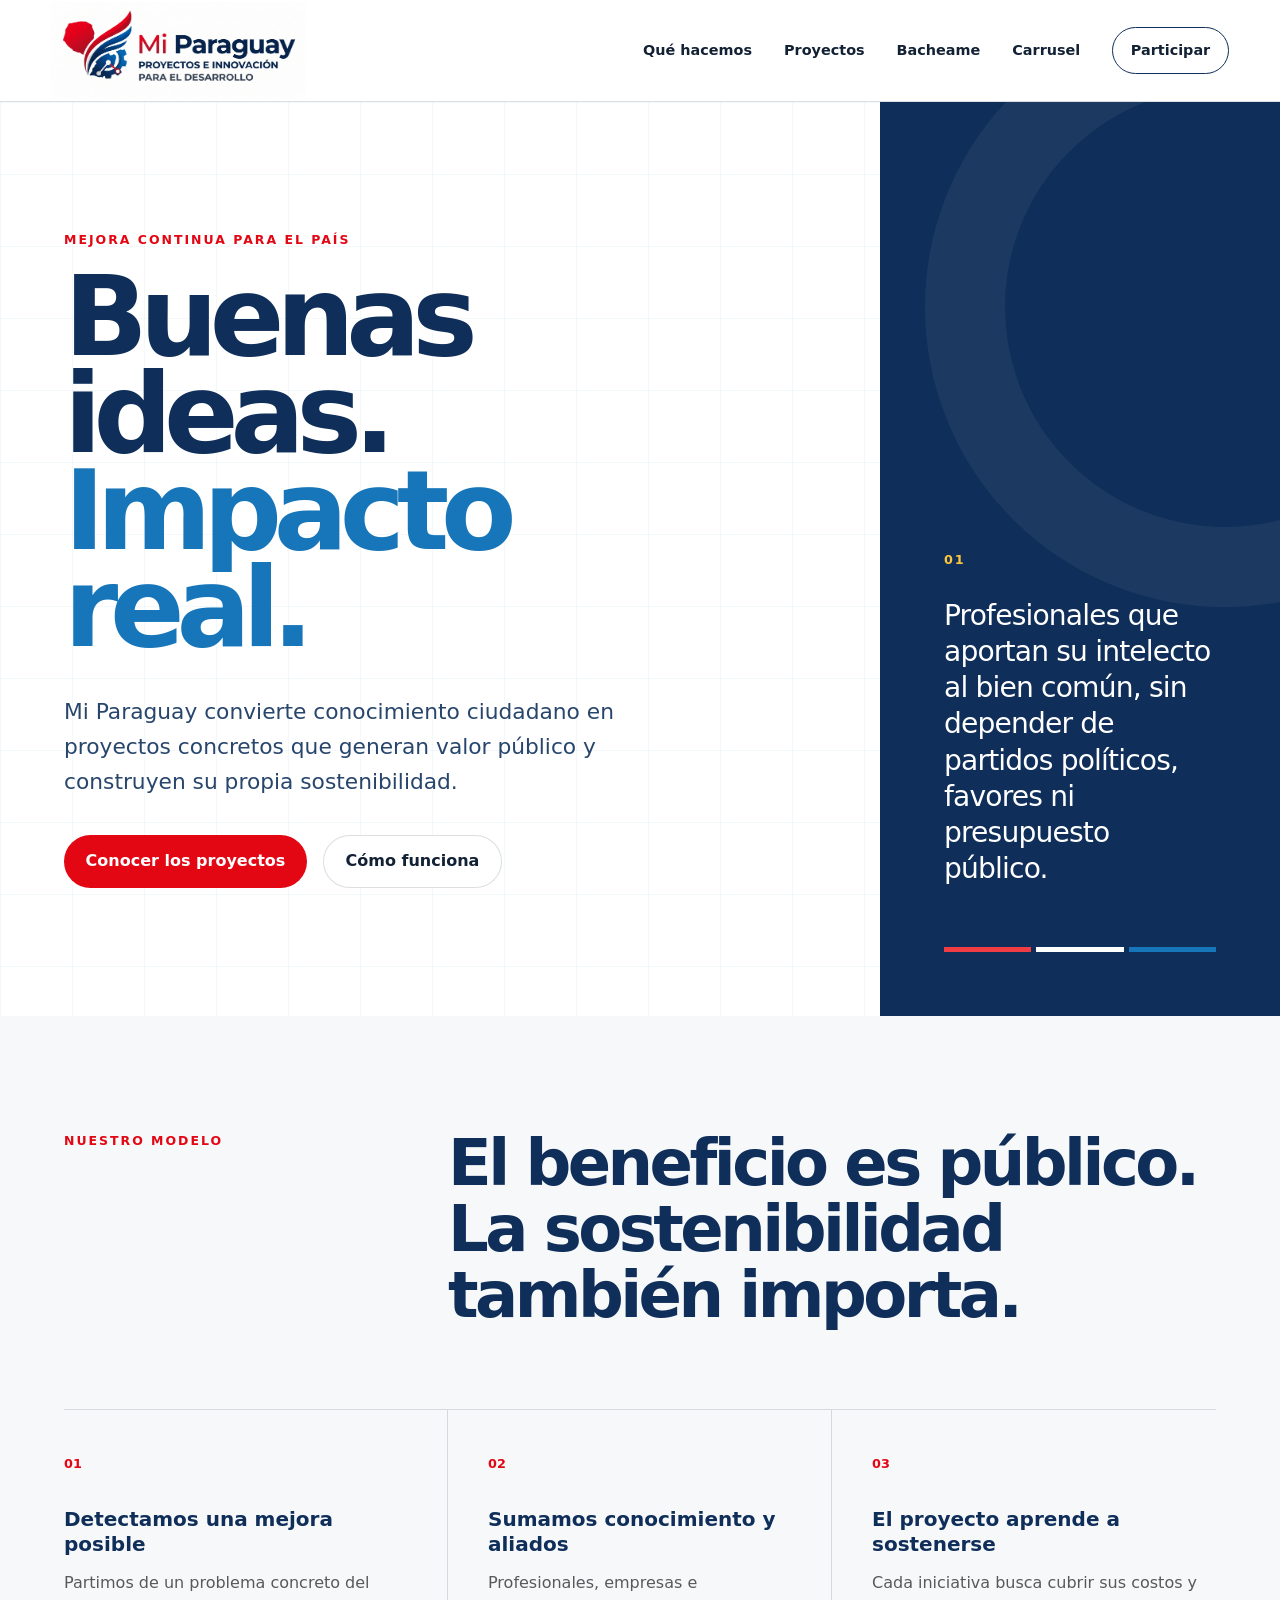
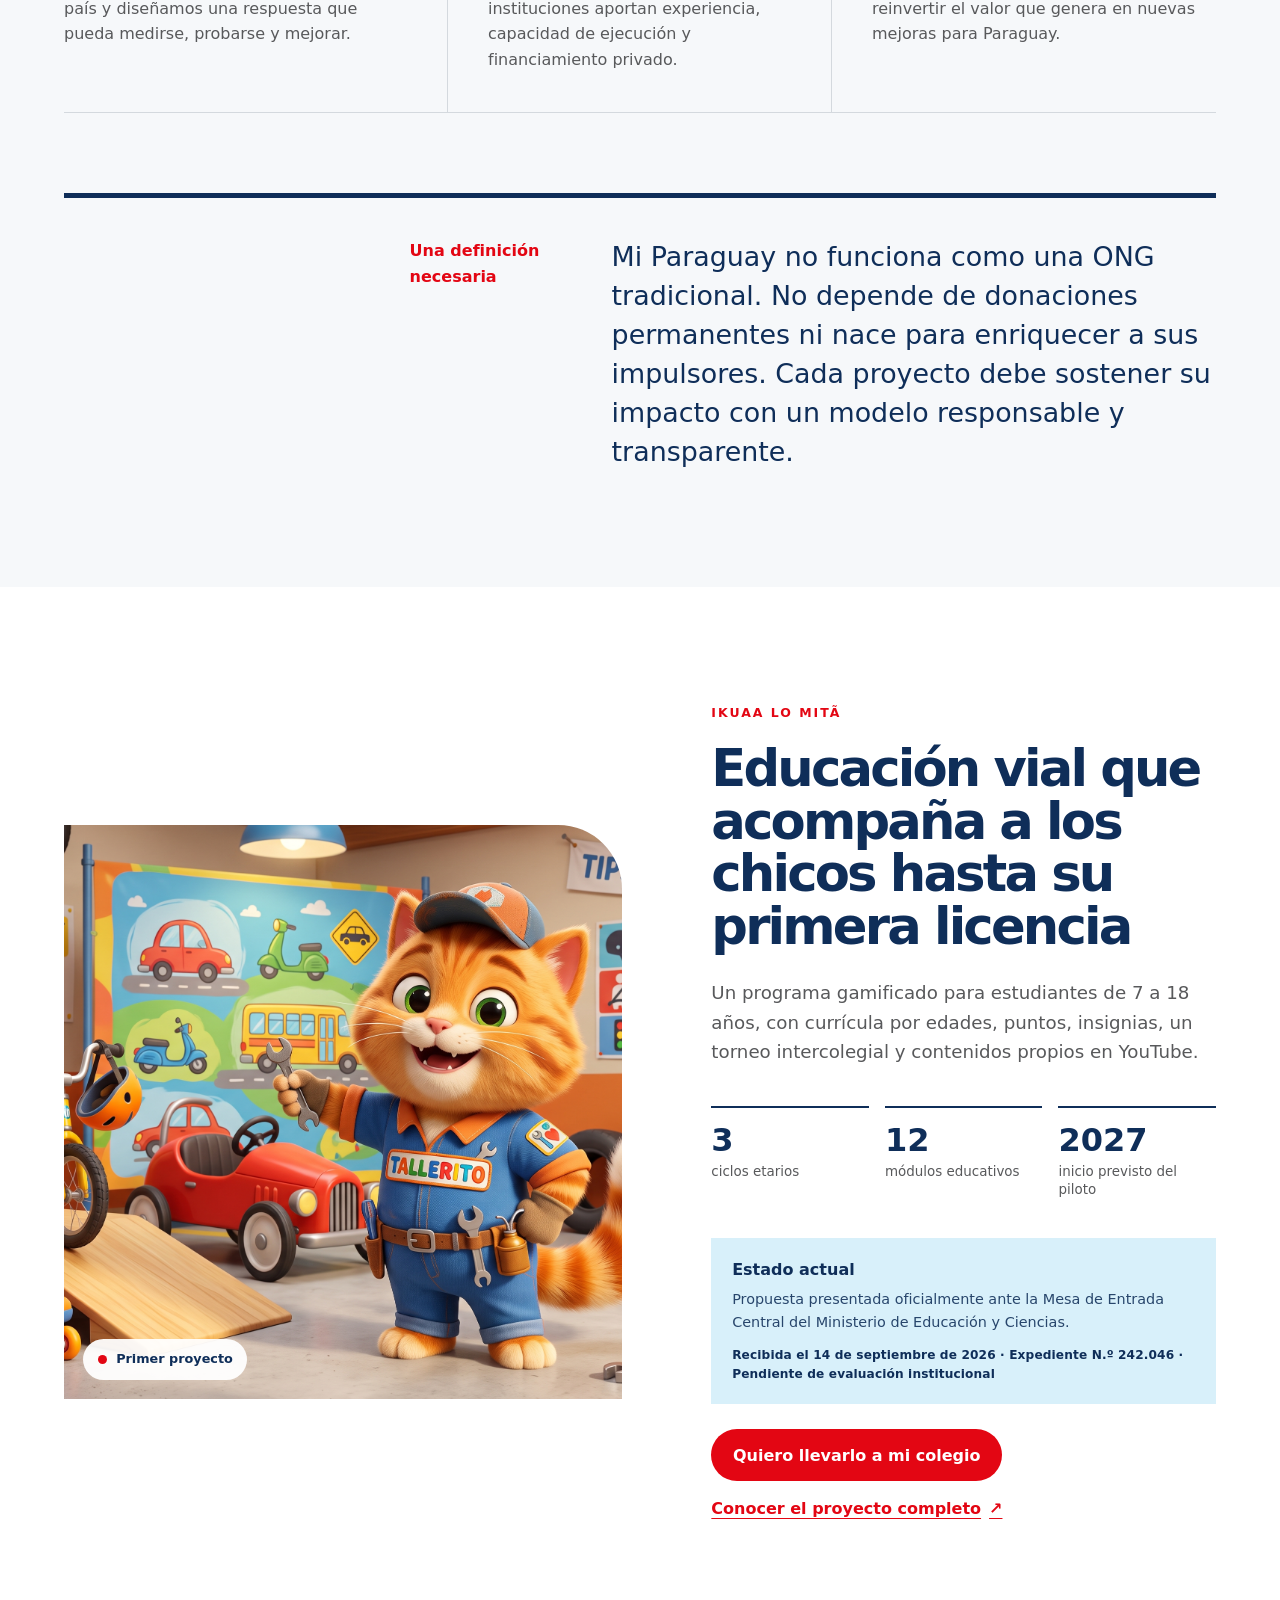
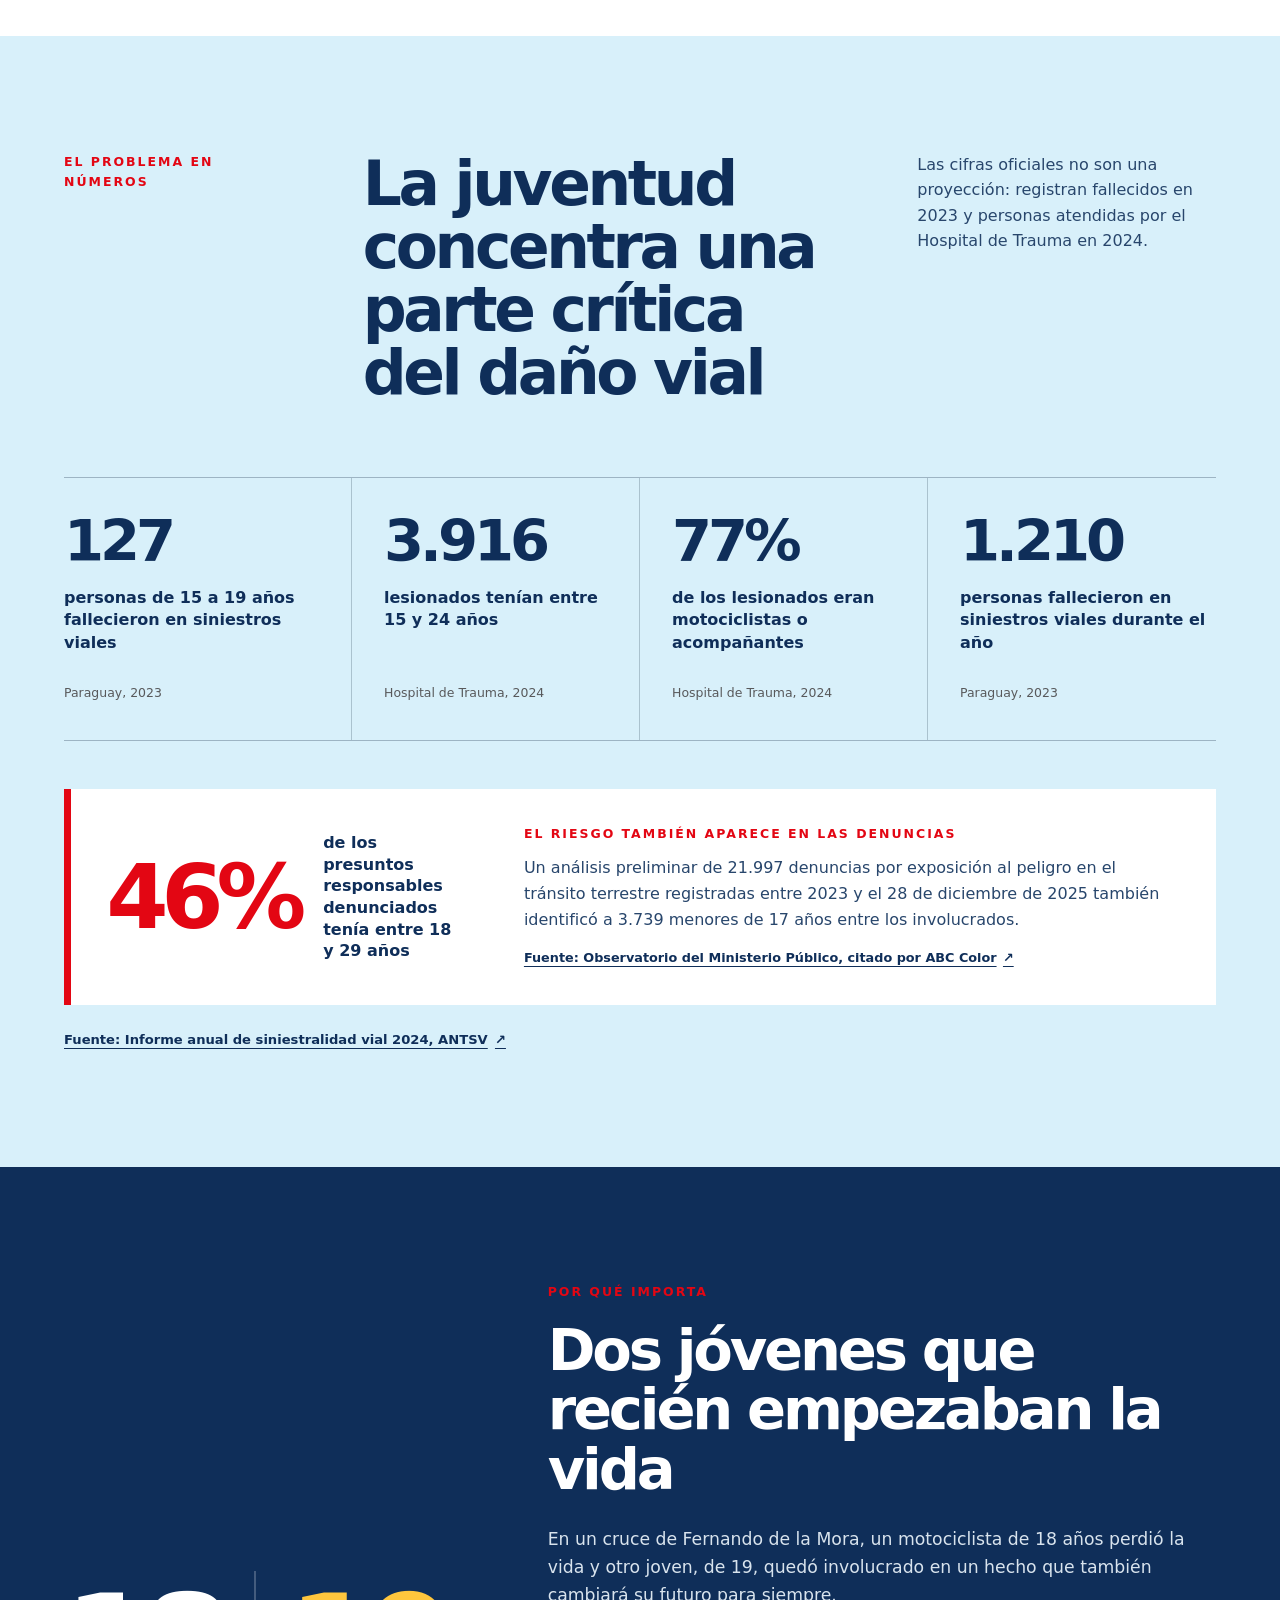
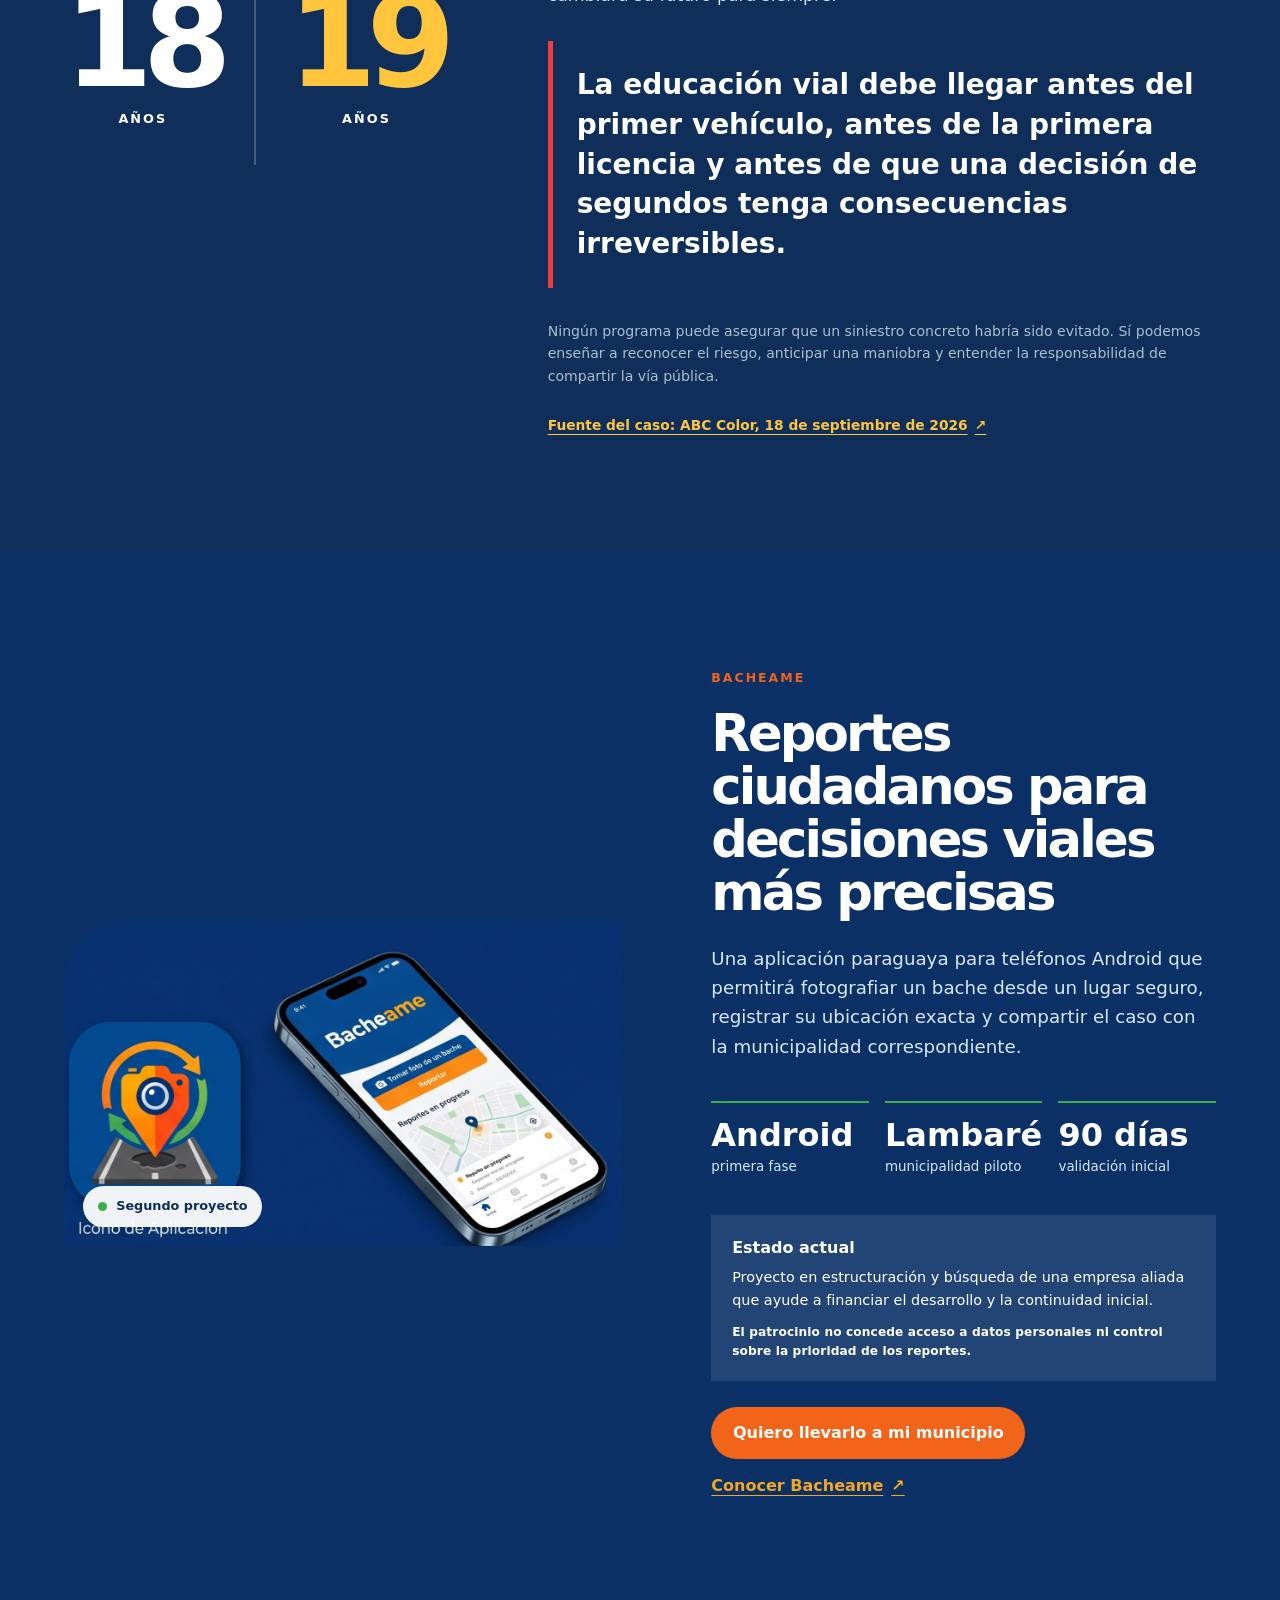
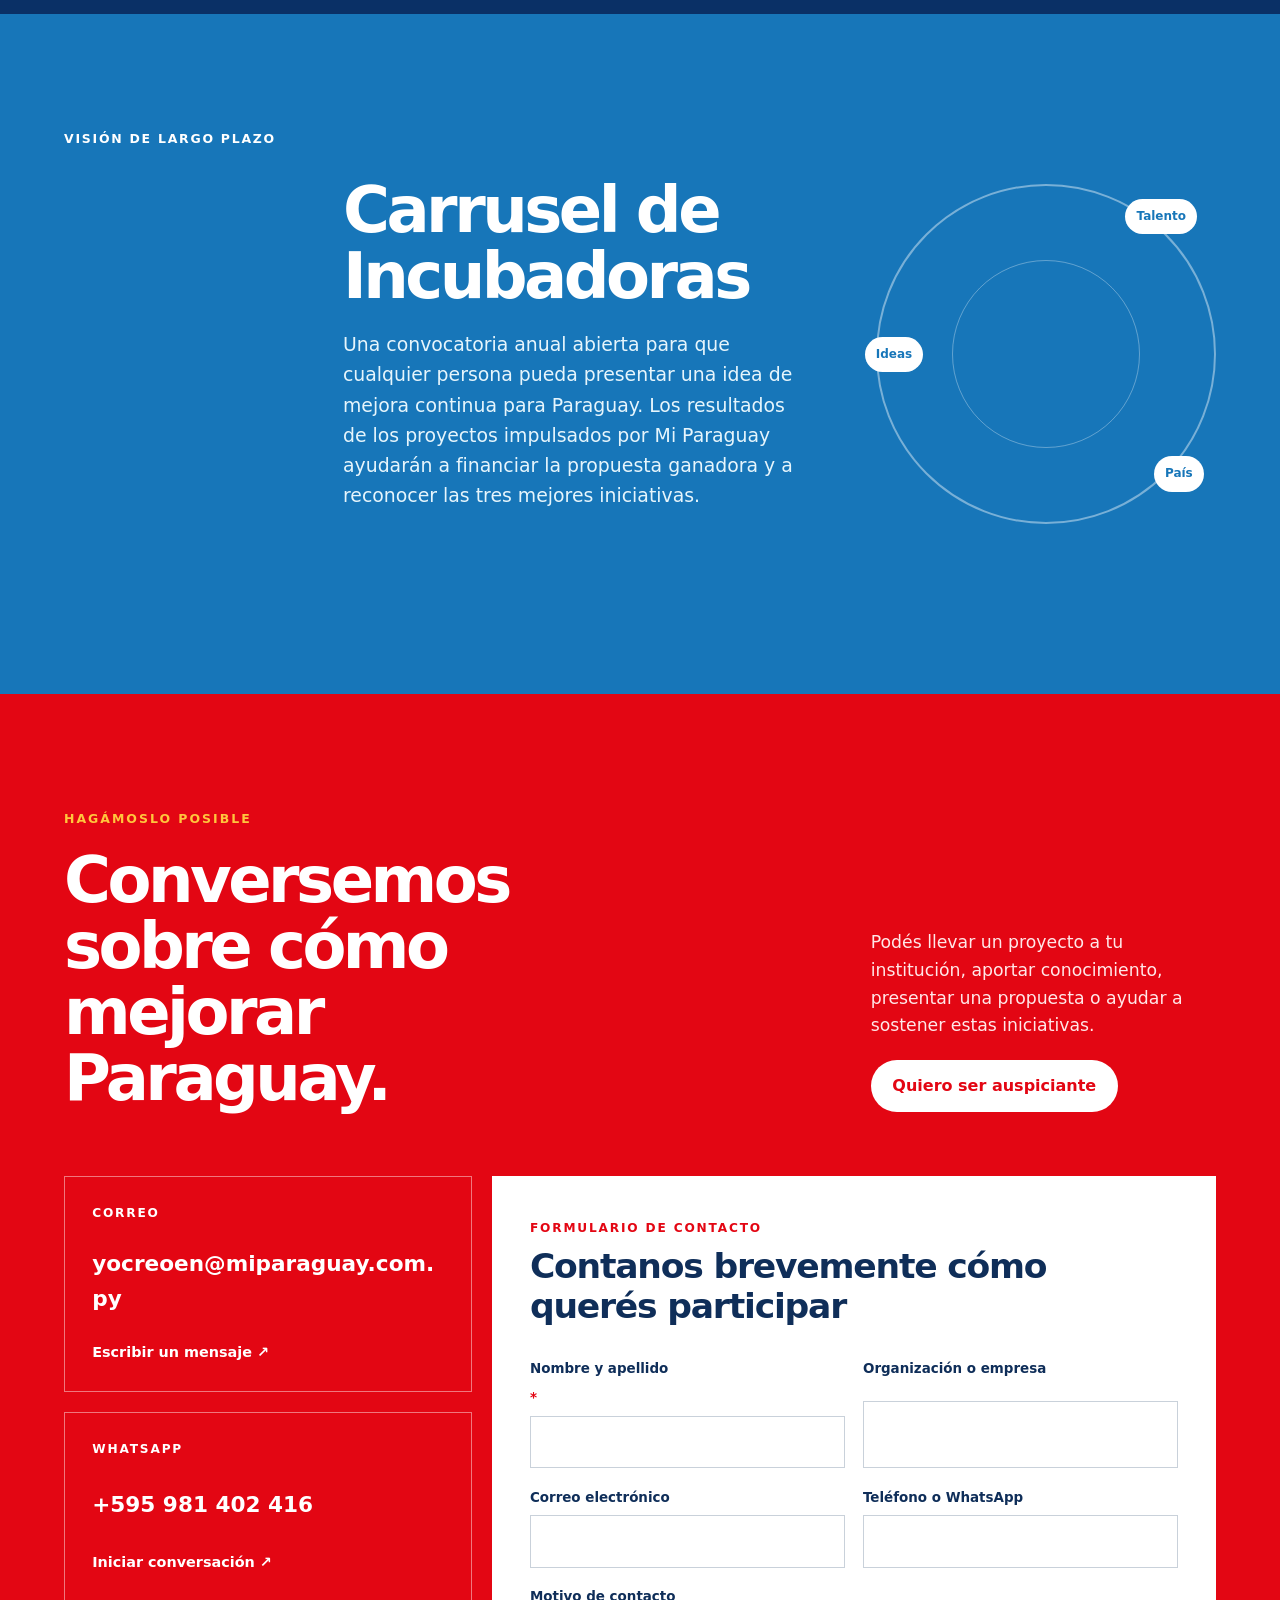
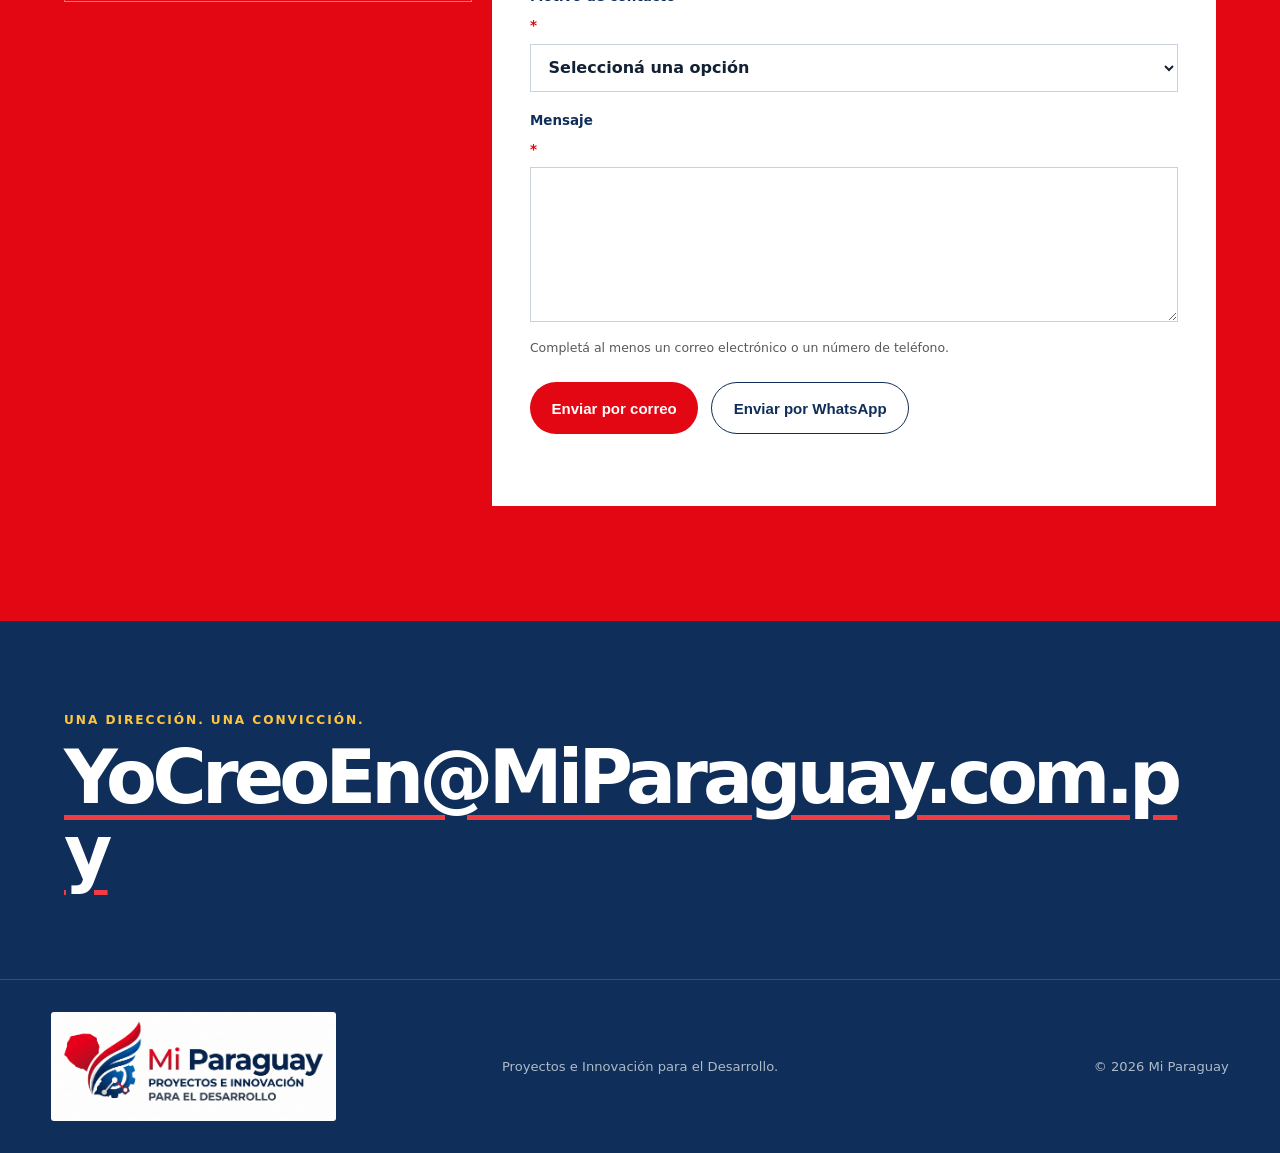
==== commit 71198ea9: "Corregir encuadre de imagen de Bacheame" ====
--- a/index.html
+++ b/index.html
@@ -9,7 +9,7 @@
     />
     <title>Mi Paraguay | Proyectos que mejoran el país</title>
     <link rel="icon" href="assets/favicon.svg" type="image/svg+xml" />
-    <link rel="stylesheet" href="styles.css" />
+    <link rel="stylesheet" href="styles.css?v=20260921-bacheame-image" />
   </head>
   <body>
     <a class="skip-link" href="#contenido">Ir al contenido</a>
--- a/styles.css
+++ b/styles.css
@@ -263,8 +263,10 @@
   color: var(--white);
 }
 .projects-bacheame .project-visual img {
-  aspect-ratio: 1.08 / 1;
+  aspect-ratio: 130 / 76;
+  object-fit: contain;
   object-position: center;
+  background: #0a3066;
   border-radius: 64px 0 0 0;
 }
 .projects-bacheame .project-status span { background: var(--bacheame-green); }
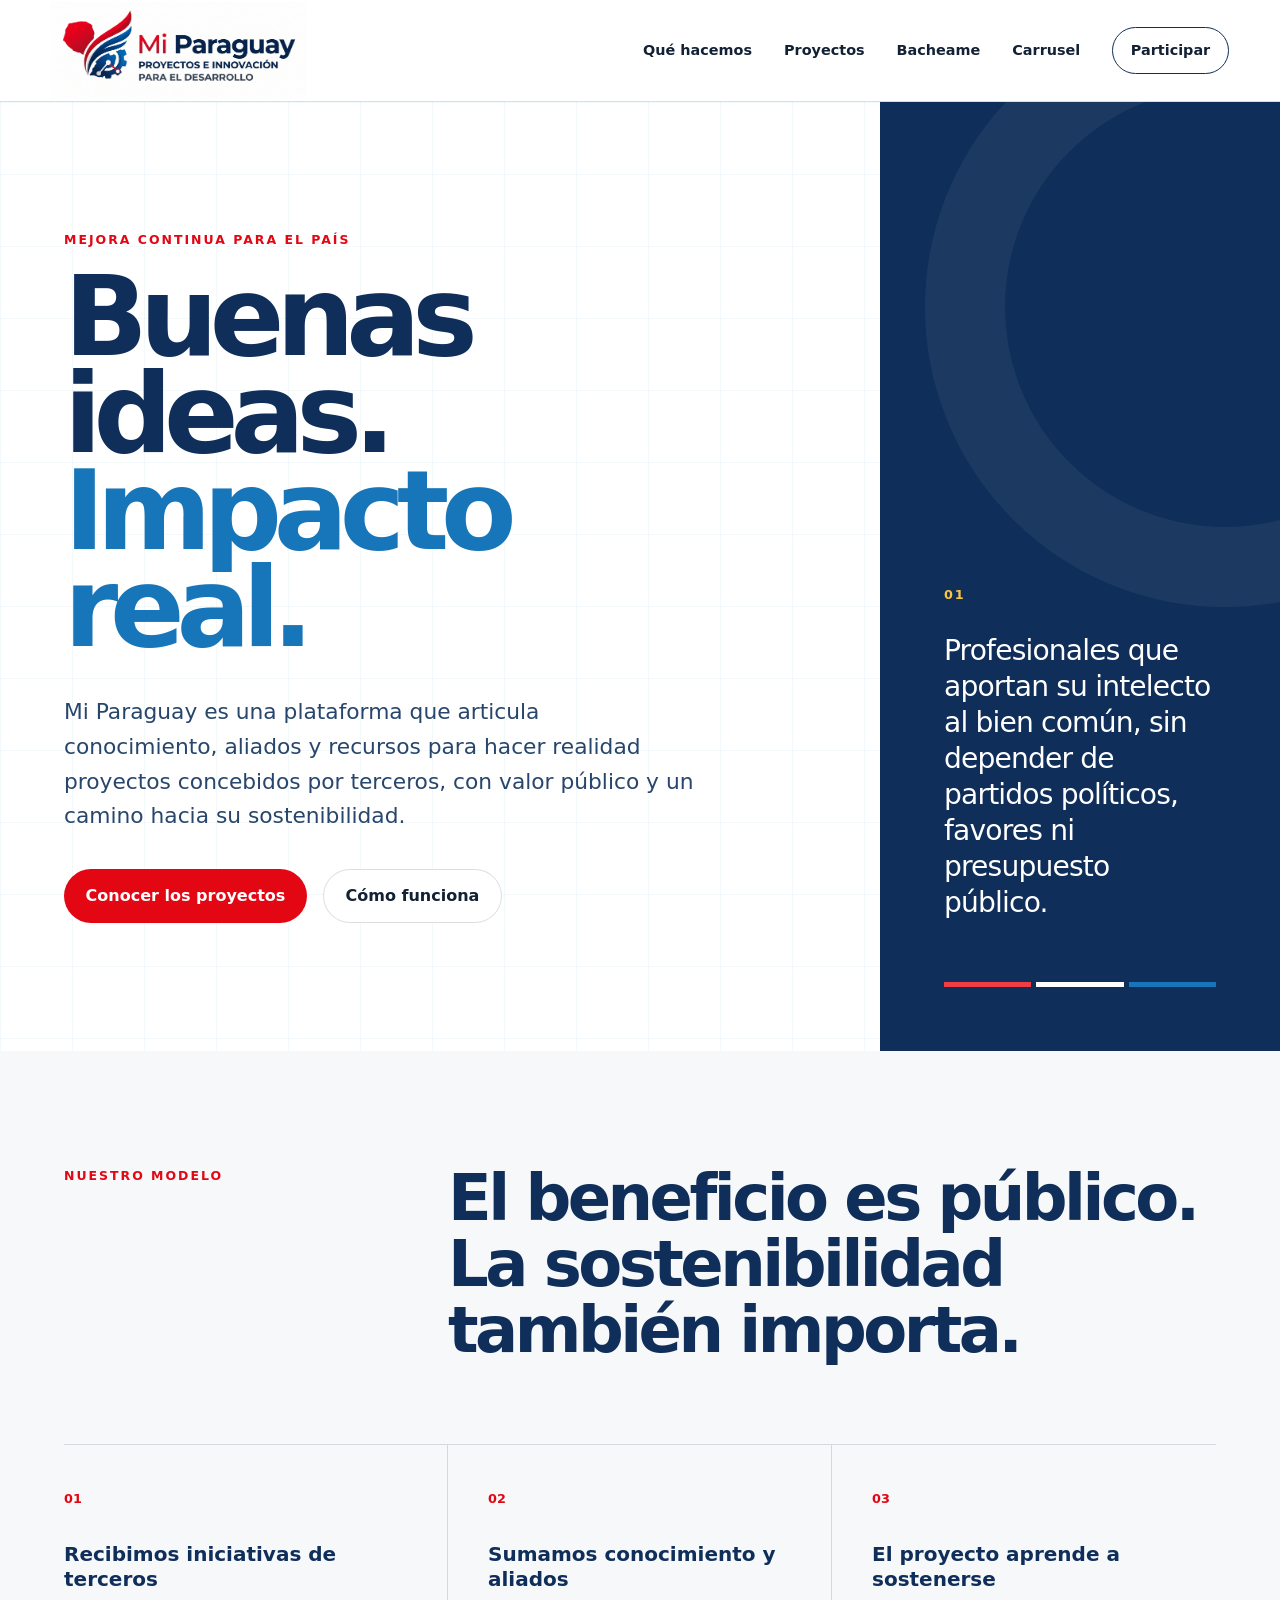
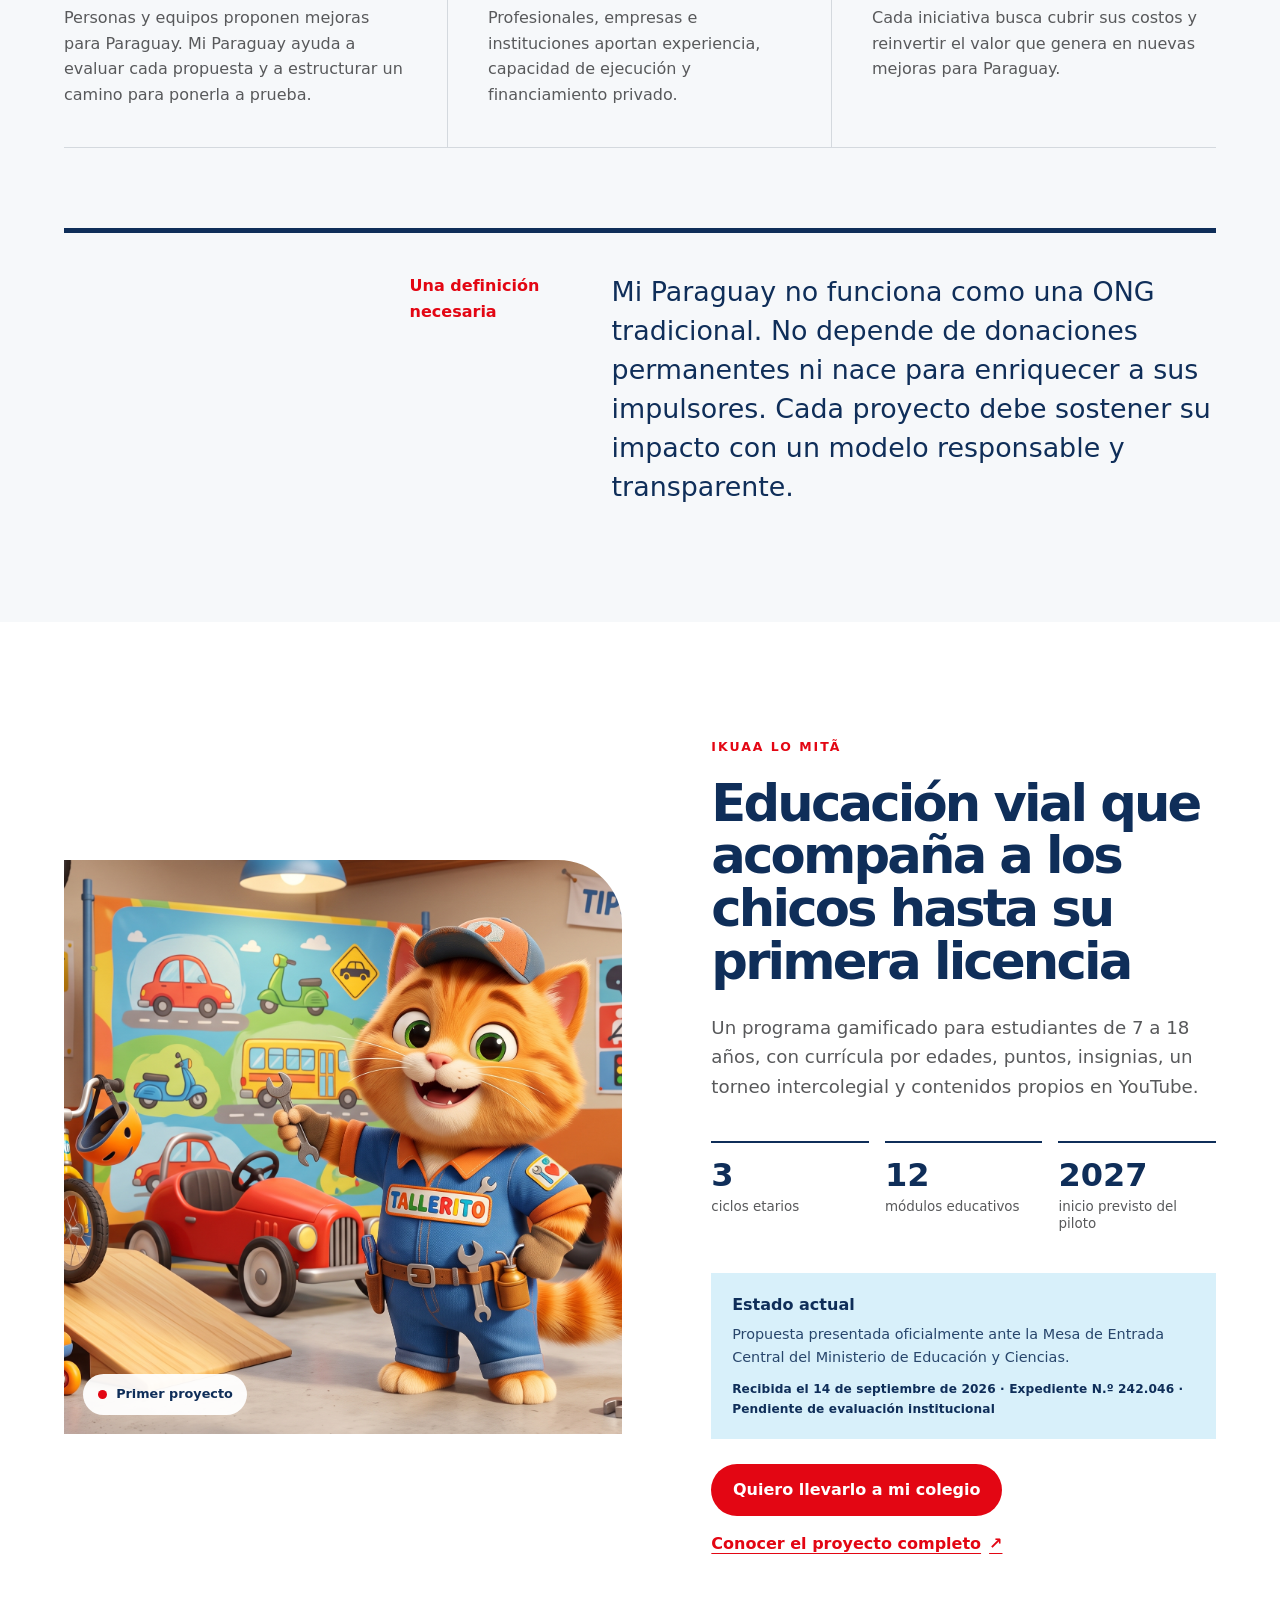
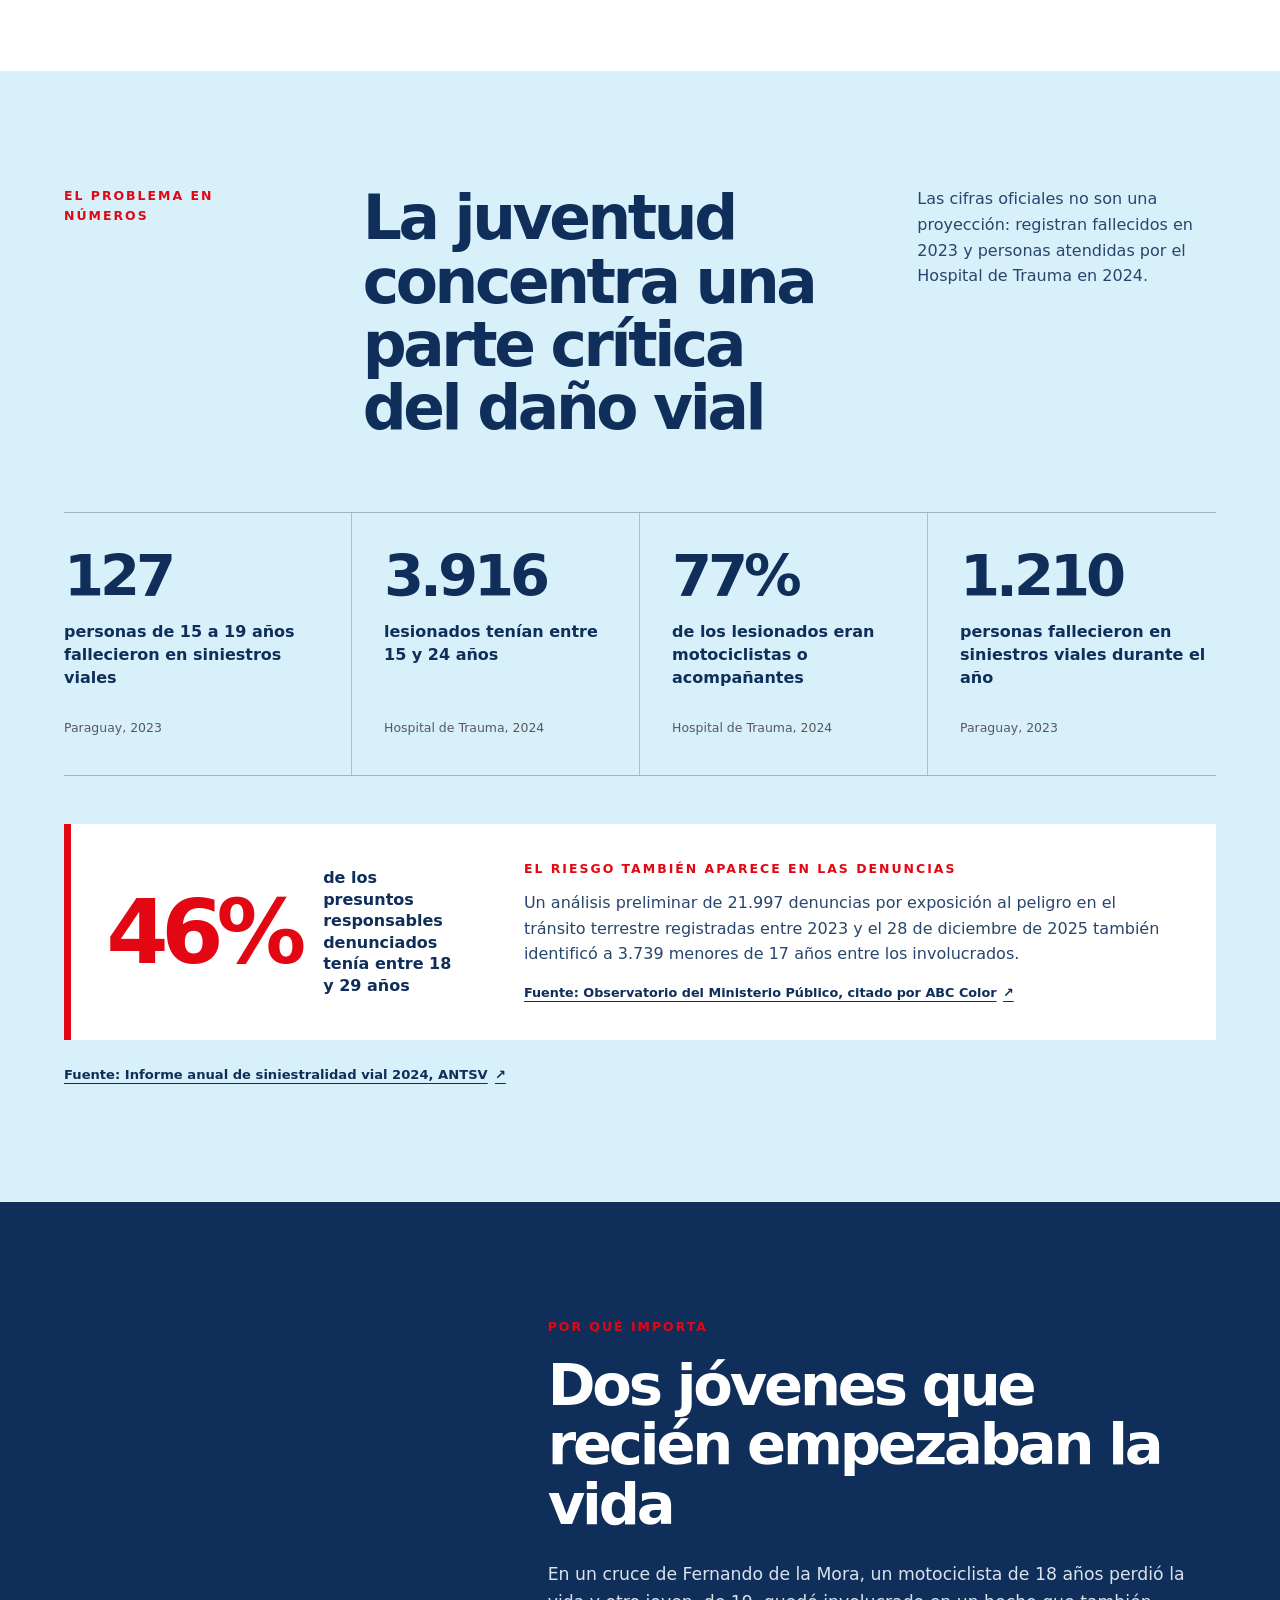
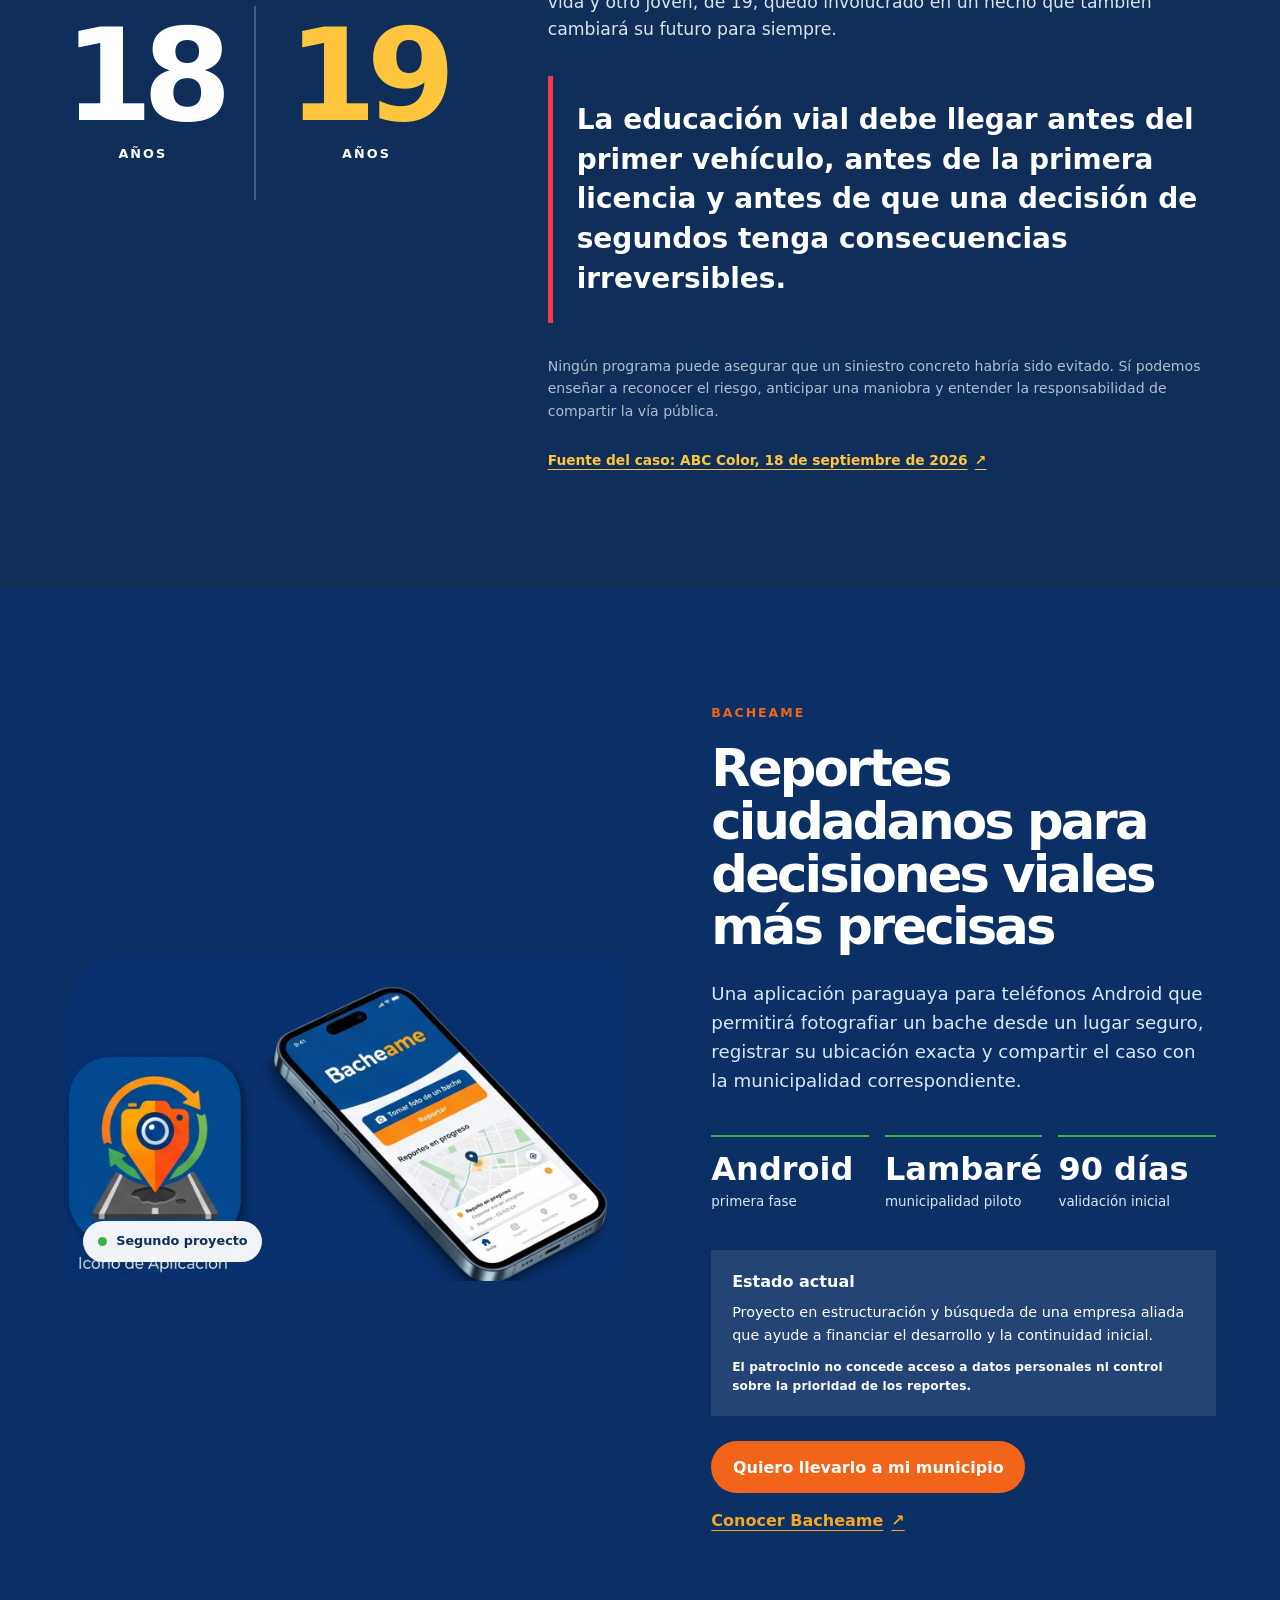
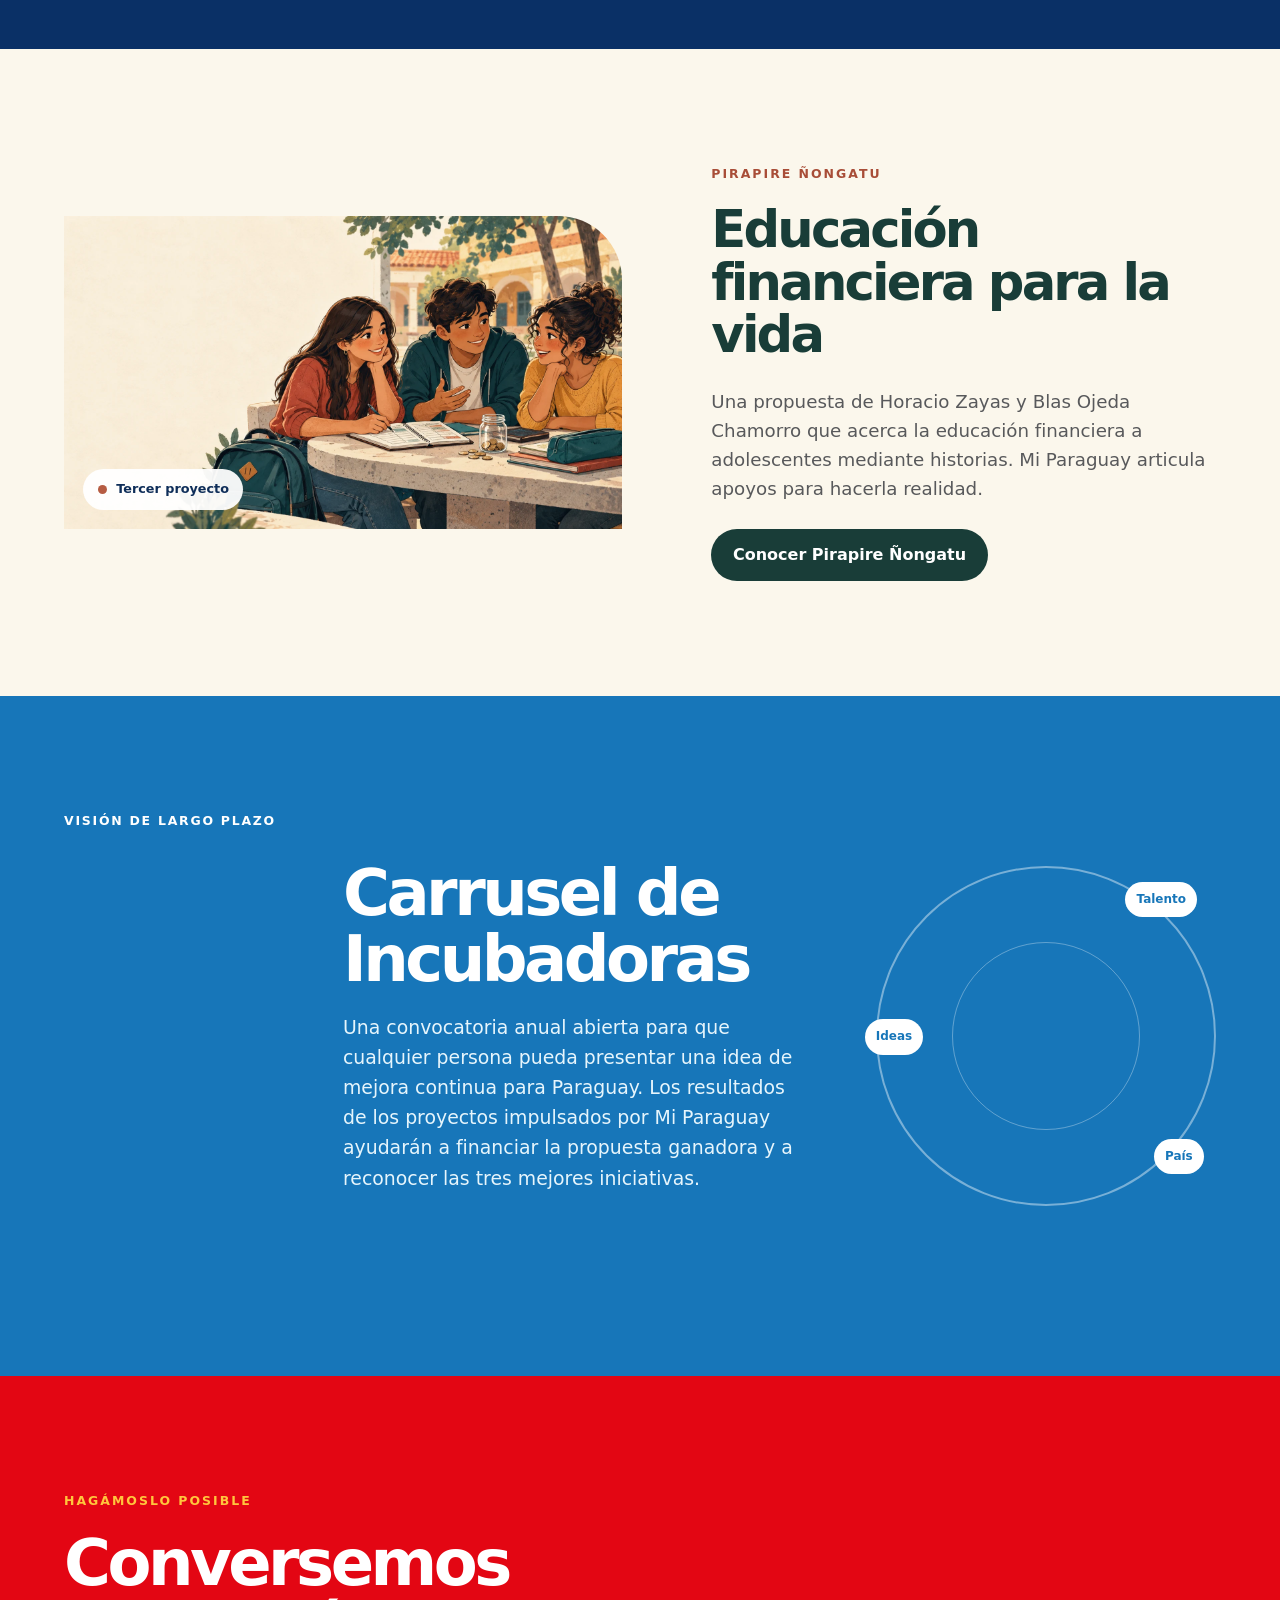
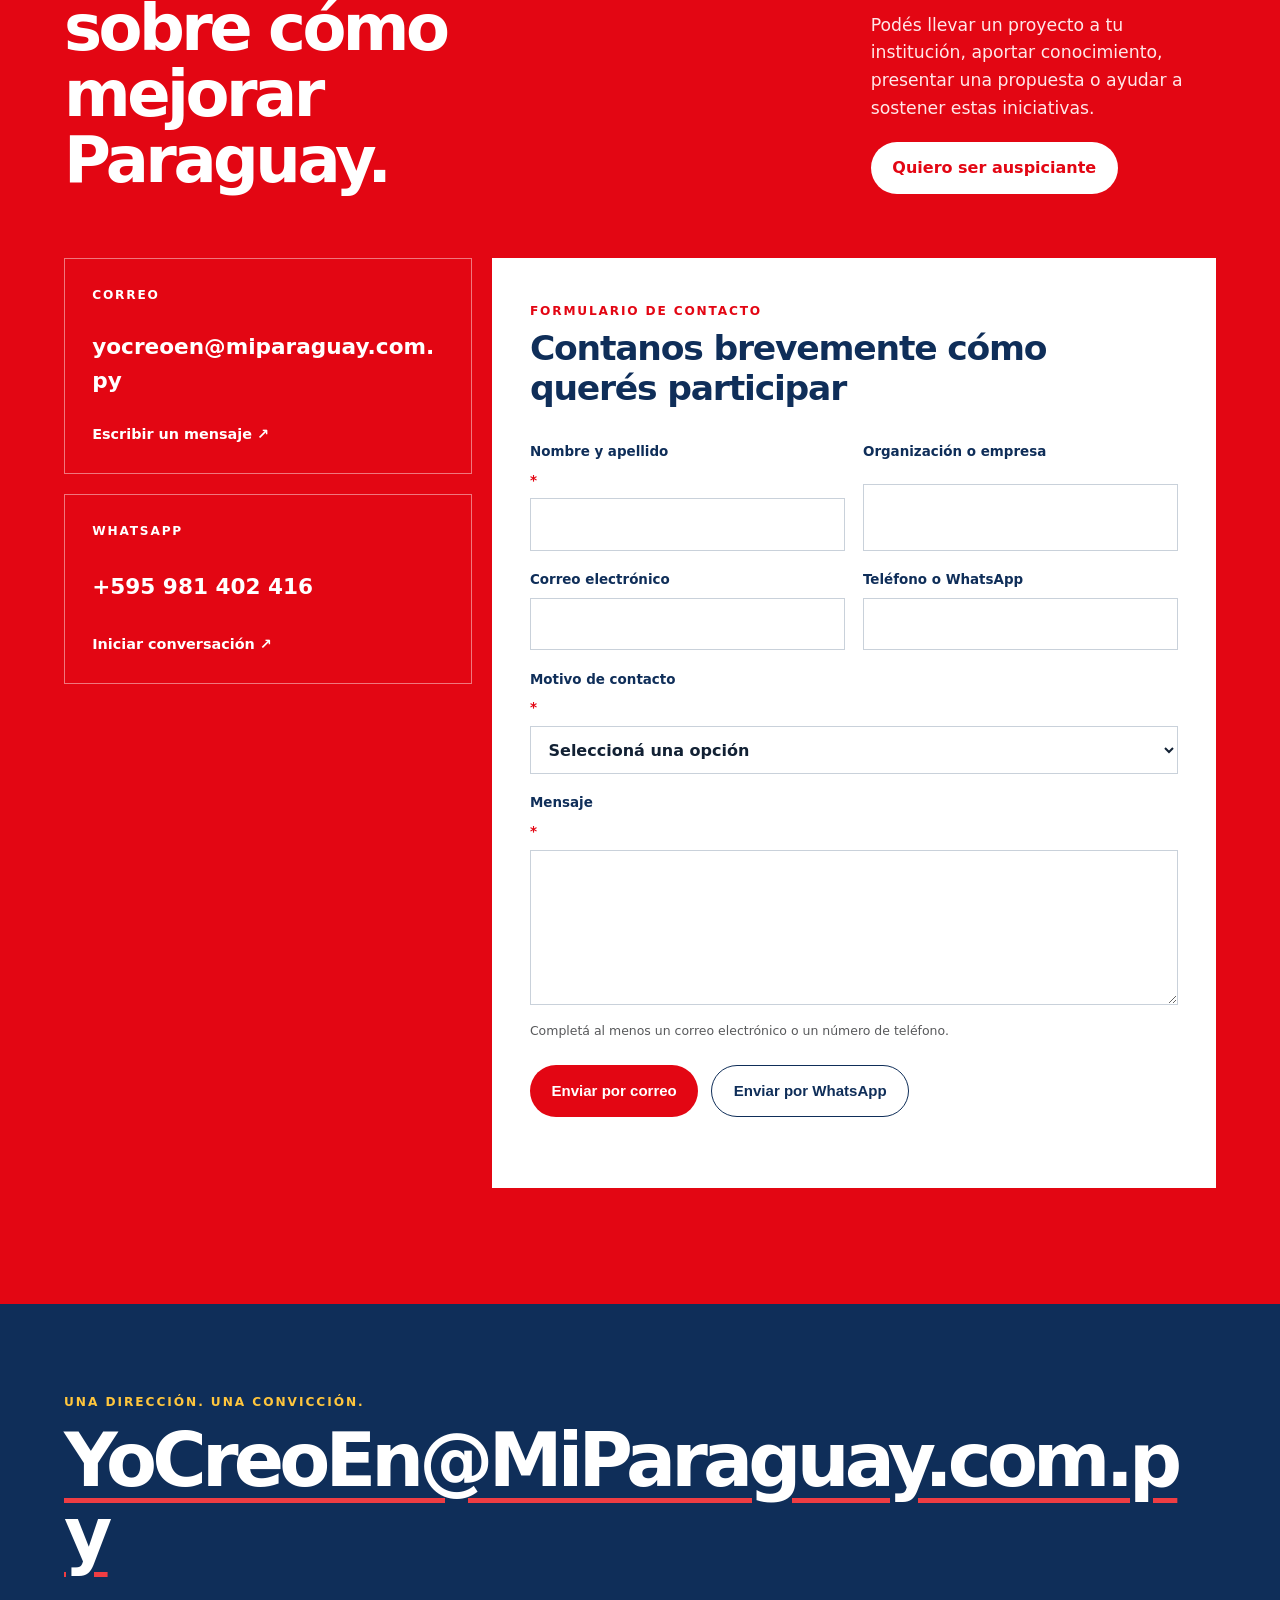
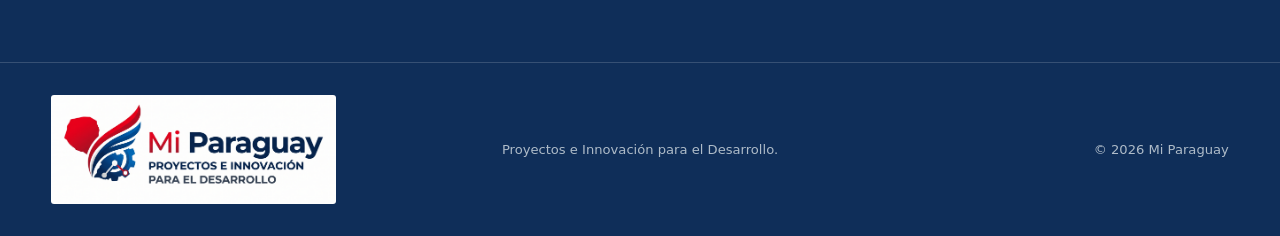
==== commit 50b1473c: "Incorporar Pirapire Ñongatu como tercer proyecto" ====
--- a/index.html
+++ b/index.html
@@ -5,11 +5,11 @@
     <meta name="viewport" content="width=device-width, initial-scale=1.0" />
     <meta
       name="description"
-      content="Mi Paraguay impulsa proyectos de mejora continua que generan valor público y se sostienen con recursos privados."
+      content="Mi Paraguay articula conocimiento, aliados y recursos para hacer realidad proyectos concebidos por terceros que generan valor público."
     />
     <title>Mi Paraguay | Proyectos que mejoran el país</title>
     <link rel="icon" href="assets/favicon.svg" type="image/svg+xml" />
-    <link rel="stylesheet" href="styles.css?v=20260921-bacheame-image" />
+    <link rel="stylesheet" href="styles.css?v=20260923-pirapire" />
   </head>
   <body>
     <a class="skip-link" href="#contenido">Ir al contenido</a>
@@ -42,7 +42,7 @@
           <p class="eyebrow">Mejora continua para el país</p>
           <h1>Buenas ideas.<br /><span>Impacto real.</span></h1>
           <p class="hero-lead">
-            Mi Paraguay convierte conocimiento ciudadano en proyectos concretos que generan valor público y construyen su propia sostenibilidad.
+            Mi Paraguay es una plataforma que articula conocimiento, aliados y recursos para hacer realidad proyectos concebidos por terceros, con valor público y un camino hacia su sostenibilidad.
           </p>
           <div class="hero-actions">
             <a class="button button-primary" href="#proyectos">Conocer los proyectos</a>
@@ -68,8 +68,8 @@
         <div class="purpose-grid">
           <article>
             <span class="step">01</span>
-            <h3>Detectamos una mejora posible</h3>
-            <p>Partimos de un problema concreto del país y diseñamos una respuesta que pueda medirse, probarse y mejorar.</p>
+            <h3>Recibimos iniciativas de terceros</h3>
+            <p>Personas y equipos proponen mejoras para Paraguay. Mi Paraguay ayuda a evaluar cada propuesta y a estructurar un camino para ponerla a prueba.</p>
           </article>
           <article>
             <span class="step">02</span>
@@ -237,6 +237,27 @@
           <div class="project-actions">
             <a class="button button-primary" href="#participar" data-contact-motive="Quiero llevar Bacheame a mi municipio">Quiero llevarlo a mi municipio</a>
             <a class="text-link" href="bacheame/">Conocer Bacheame <span aria-hidden="true">↗</span></a>
+          </div>
+        </div>
+      </section>
+
+      <section class="projects projects-pirapire section" id="pirapire-nongatu">
+        <div class="project-visual">
+          <img
+            src="assets/pirapire-escena-conceptual.webp"
+            alt="Ilustración conceptual de dos chicas y un chico conversando sobre un presupuesto y una meta de ahorro"
+          />
+          <div class="project-status"><span></span> Tercer proyecto</div>
+        </div>
+
+        <div class="project-copy">
+          <p class="eyebrow">Pirapire Ñongatu</p>
+          <h2>Educación financiera para la vida</h2>
+          <p class="project-intro">
+            Una propuesta de Horacio Zayas y Blas Ojeda Chamorro que acerca la educación financiera a adolescentes mediante historias. Mi Paraguay articula apoyos para hacerla realidad.
+          </p>
+          <div class="project-actions">
+            <a class="button button-primary" href="pirapire-nongatu/">Conocer Pirapire Ñongatu</a>
           </div>
         </div>
       </section>
--- a/styles.css
+++ b/styles.css
@@ -283,6 +283,19 @@
 .projects-bacheame .text-link { color: #f5a623; }
 .projects-bacheame .project-actions .button-primary { background: var(--bacheame-orange); }
 .projects-bacheame .project-actions .button-primary:hover { background: #d94f0b; }
+
+.projects-pirapire { background: #fbf7ec; }
+.projects-pirapire .project-visual img {
+  aspect-ratio: 1672 / 940;
+  object-fit: contain;
+  background: #fbf7ec;
+  border-radius: 0 64px 0 0;
+}
+.projects-pirapire .project-status span { background: #b65c42; }
+.projects-pirapire .eyebrow { color: #a84d37; }
+.projects-pirapire .project-copy h2 { color: #193d38; }
+.projects-pirapire .project-actions .button-primary { background: #193d38; }
+.projects-pirapire .project-actions .button-primary:hover { background: #315f51; }
 
 .numbers { background: var(--sky); }
 .numbers-heading {
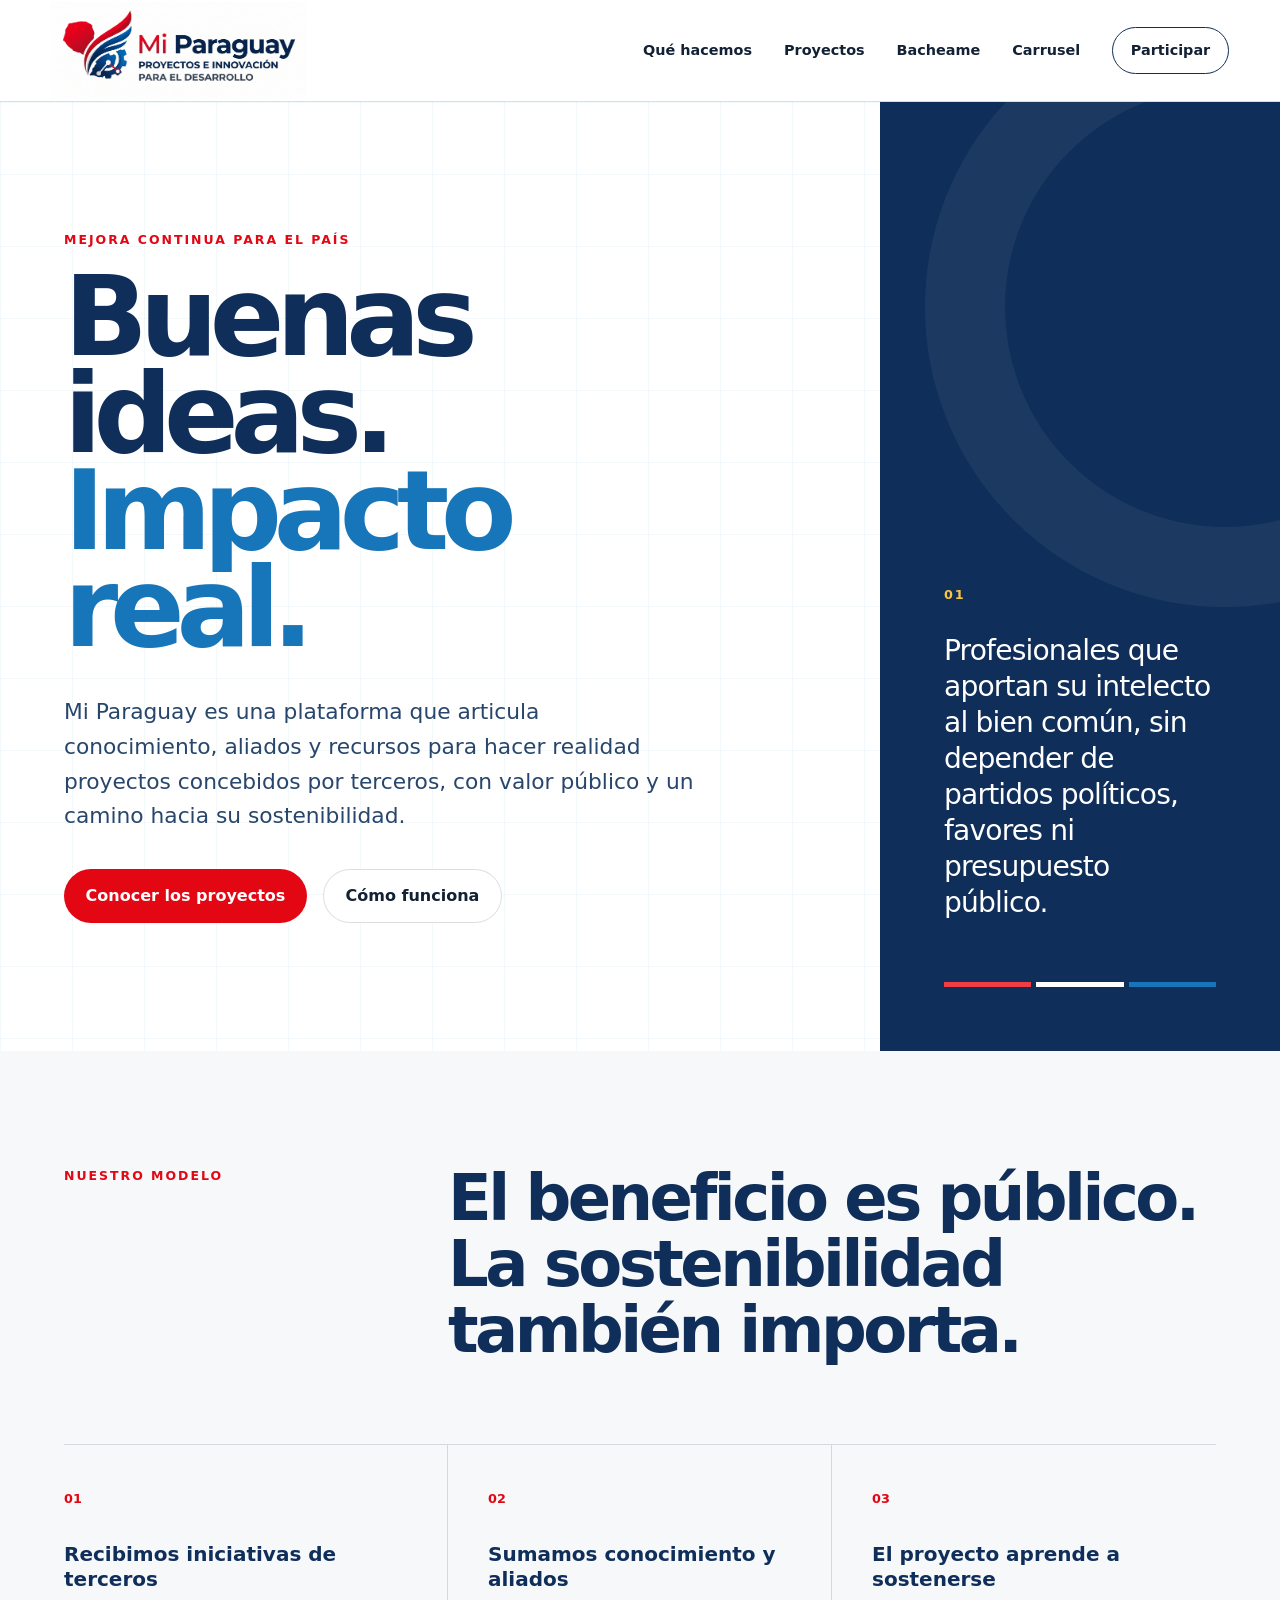
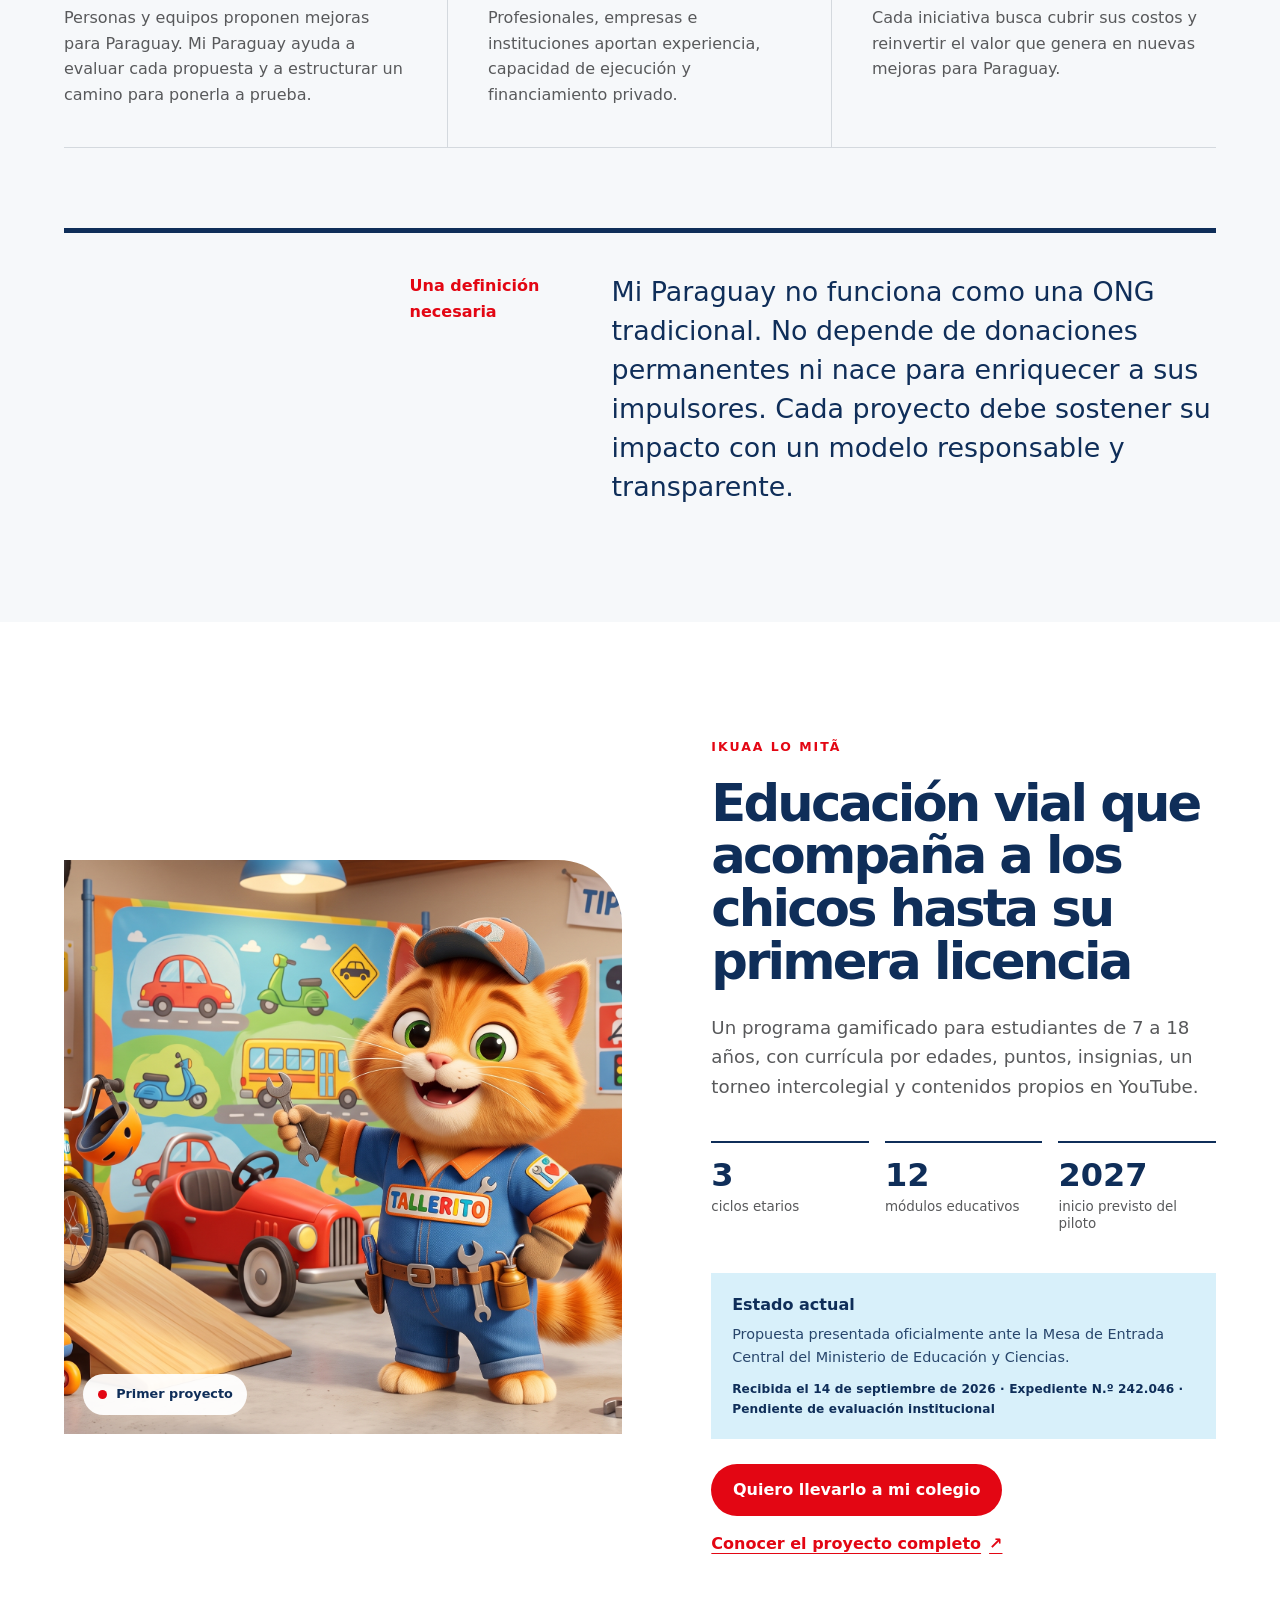
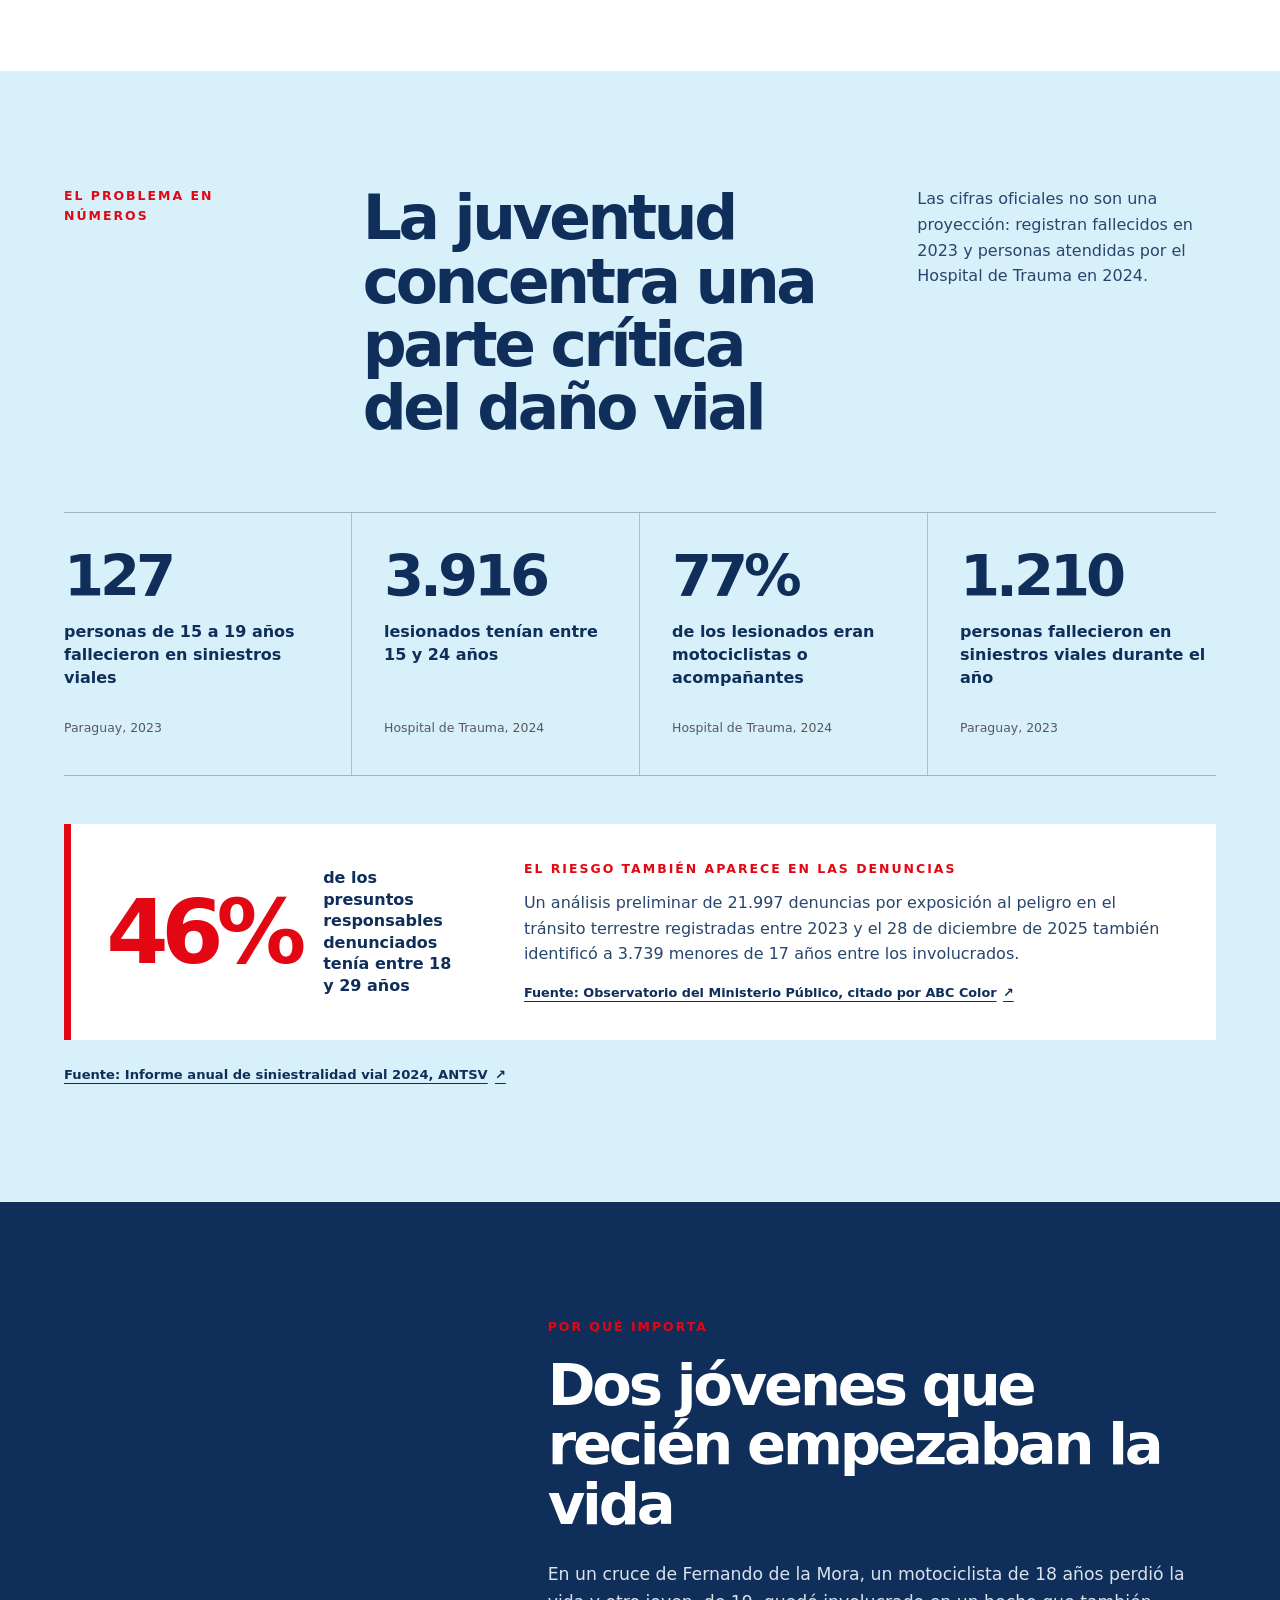
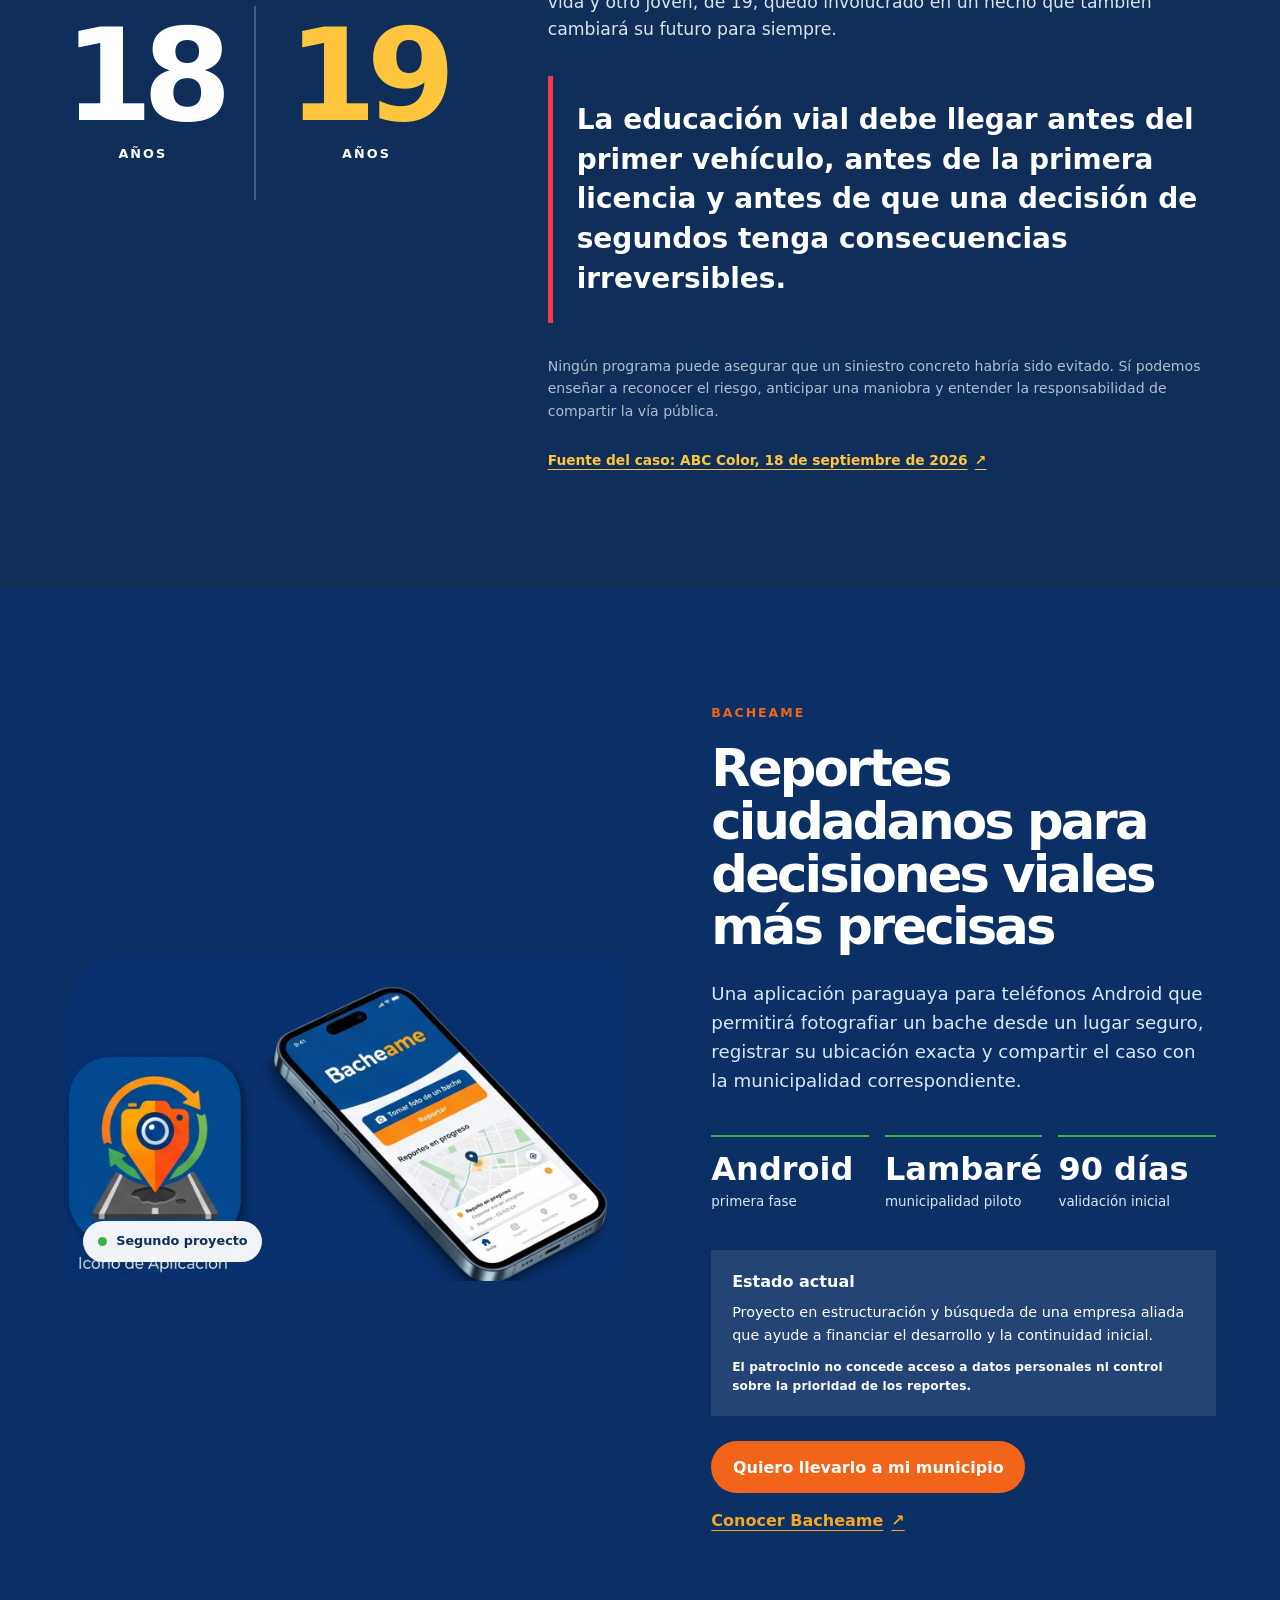
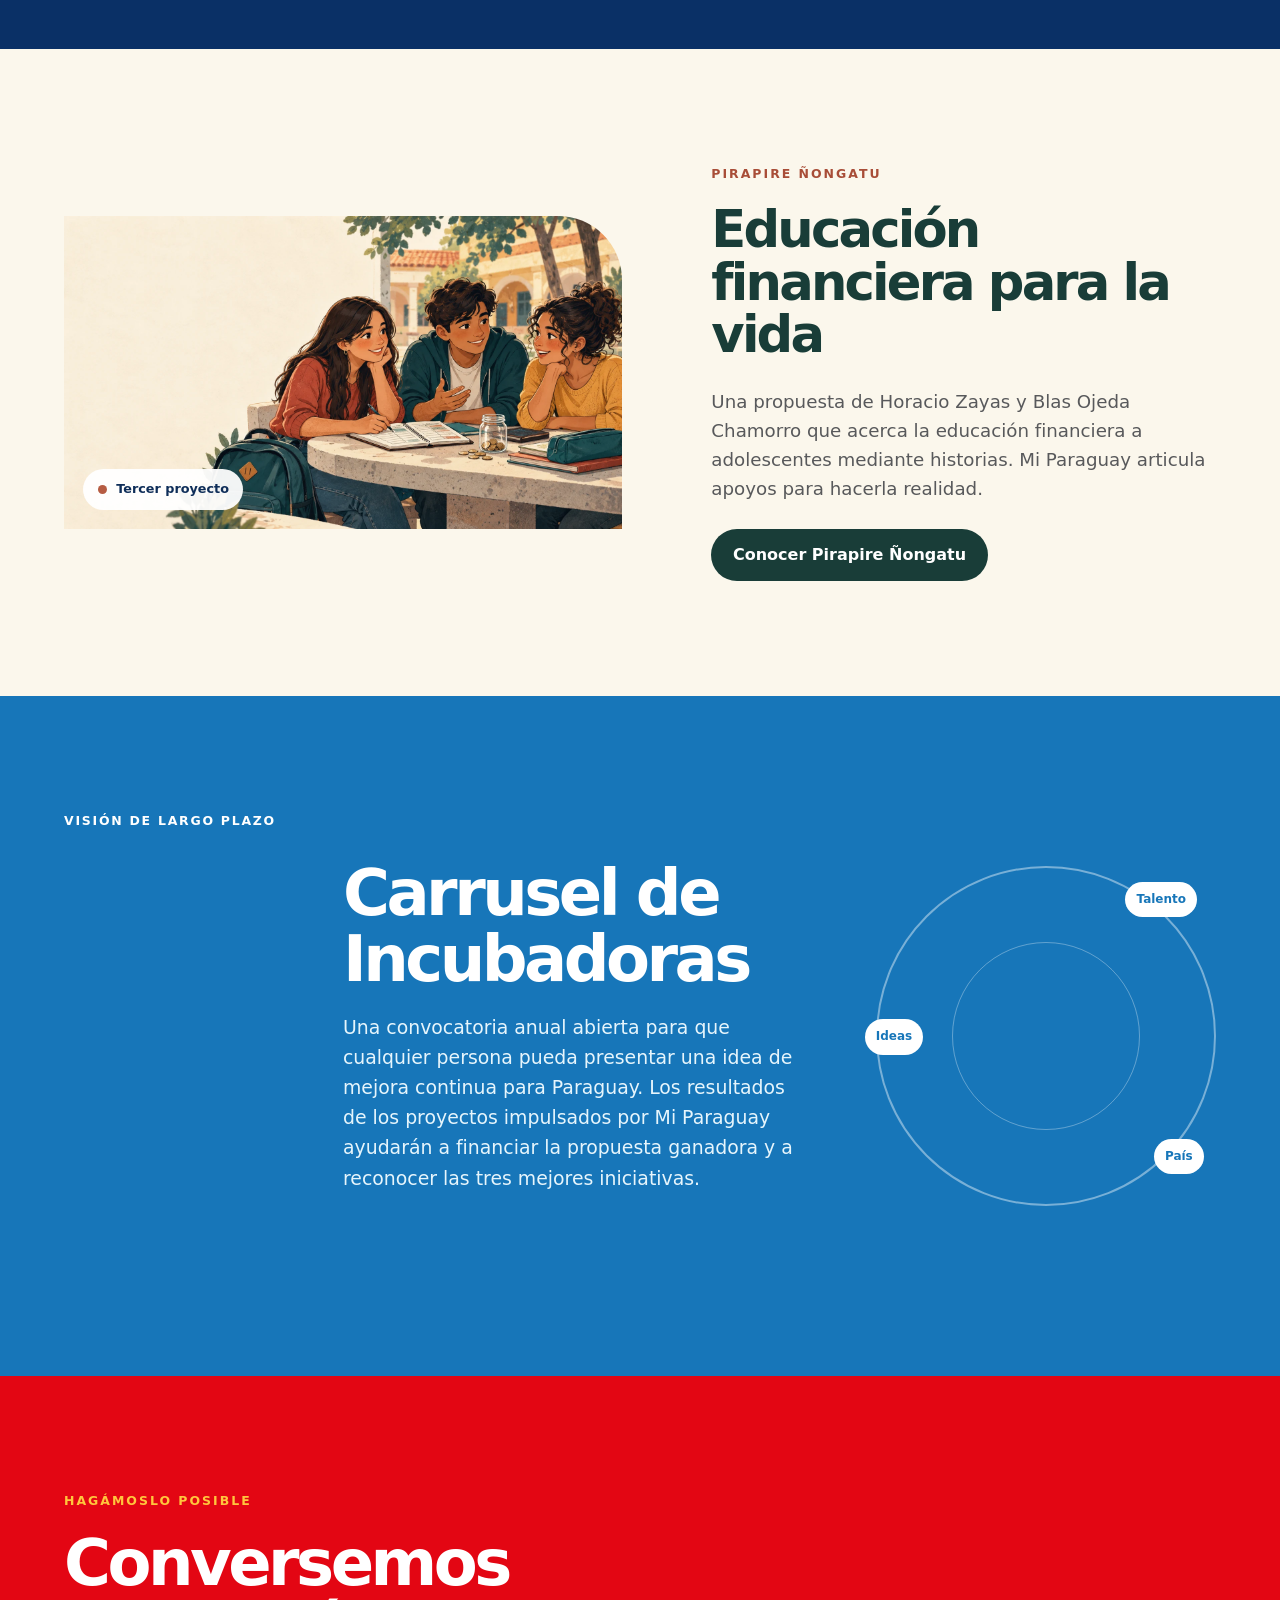
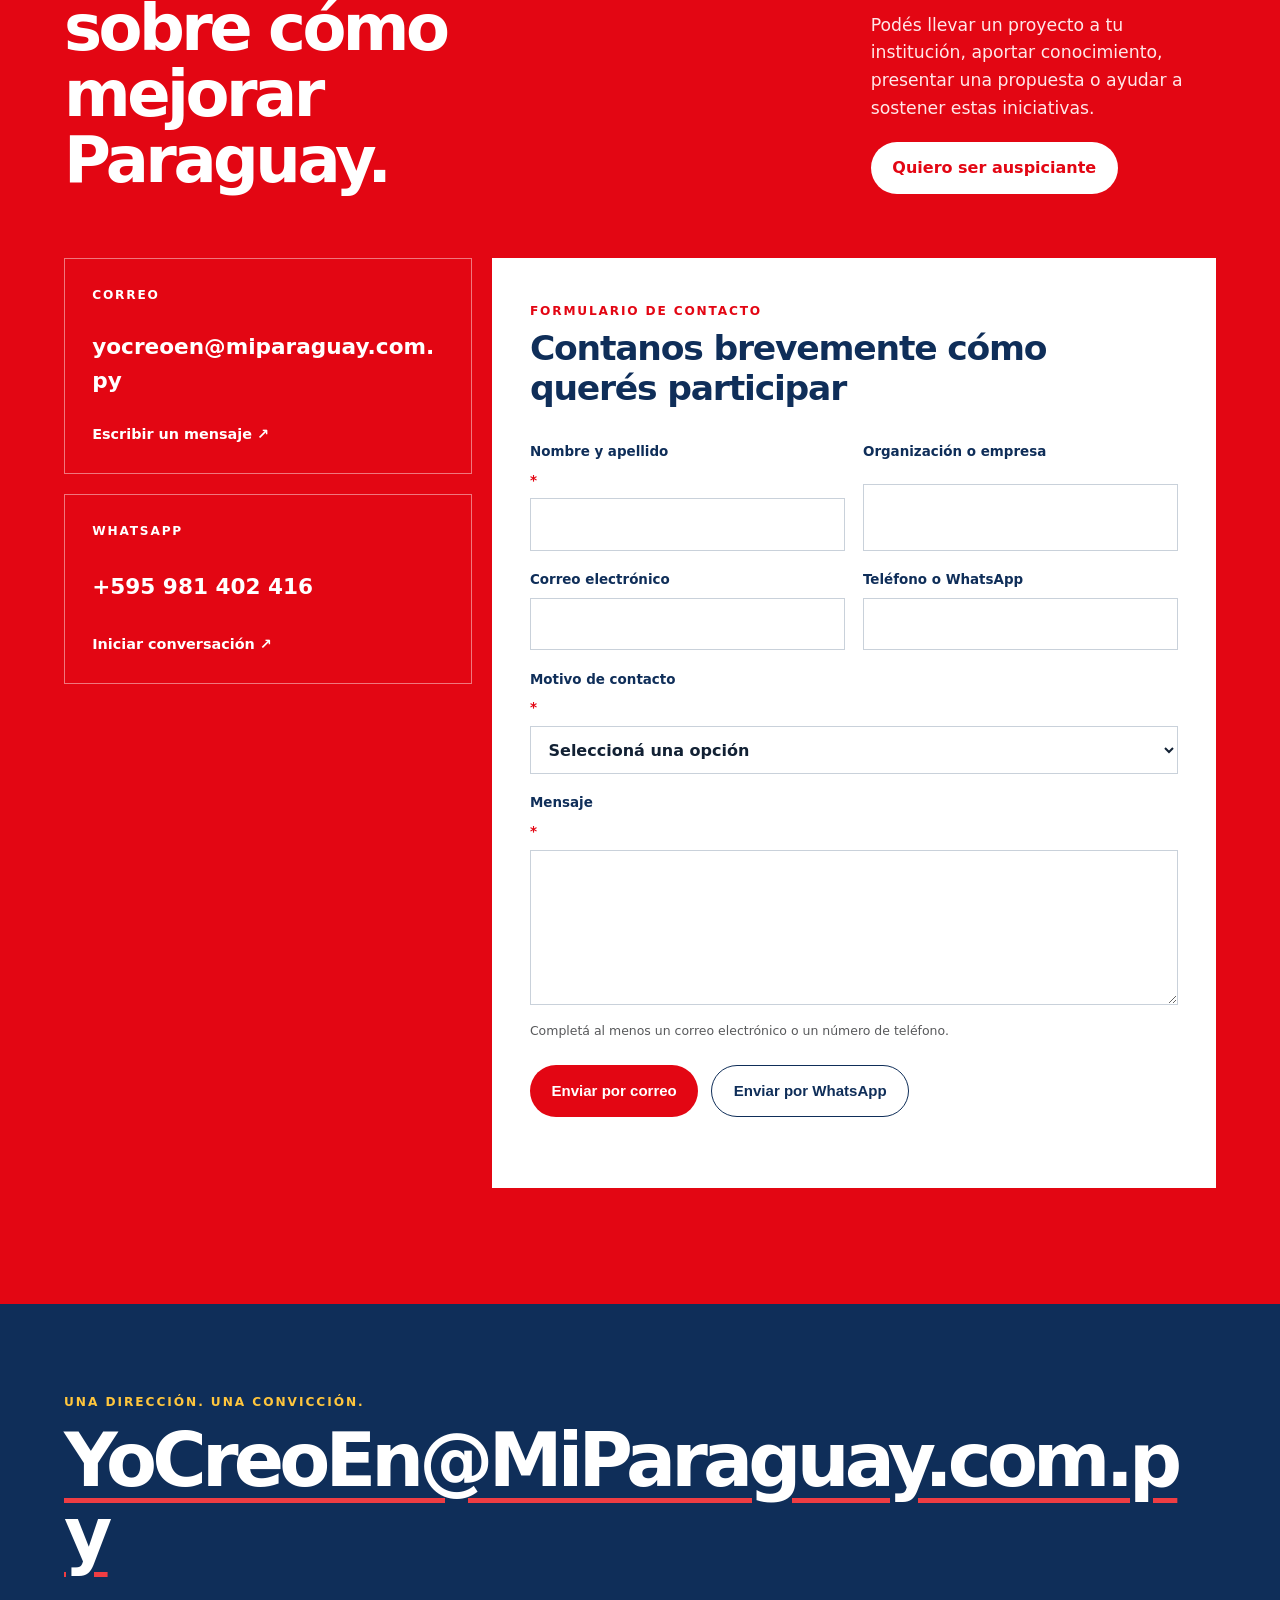
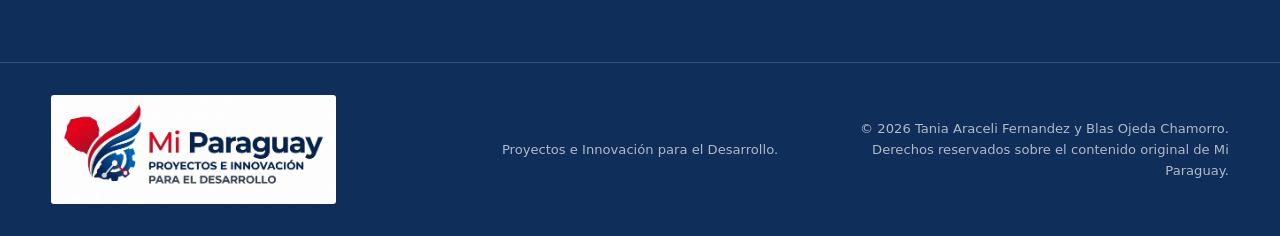
==== commit b419ef9a: "Acreditar coautoría y actualizar APK beta de Bacheame" ====
--- a/index.html
+++ b/index.html
@@ -377,7 +377,7 @@
           />
         </a>
         <p>Proyectos e Innovación para el Desarrollo.</p>
-        <p>© 2026 Mi Paraguay</p>
+        <p>© 2026 Tania Araceli Fernandez y Blas Ojeda Chamorro. Derechos reservados sobre el contenido original de Mi Paraguay.</p>
       </div>
     </footer>
 
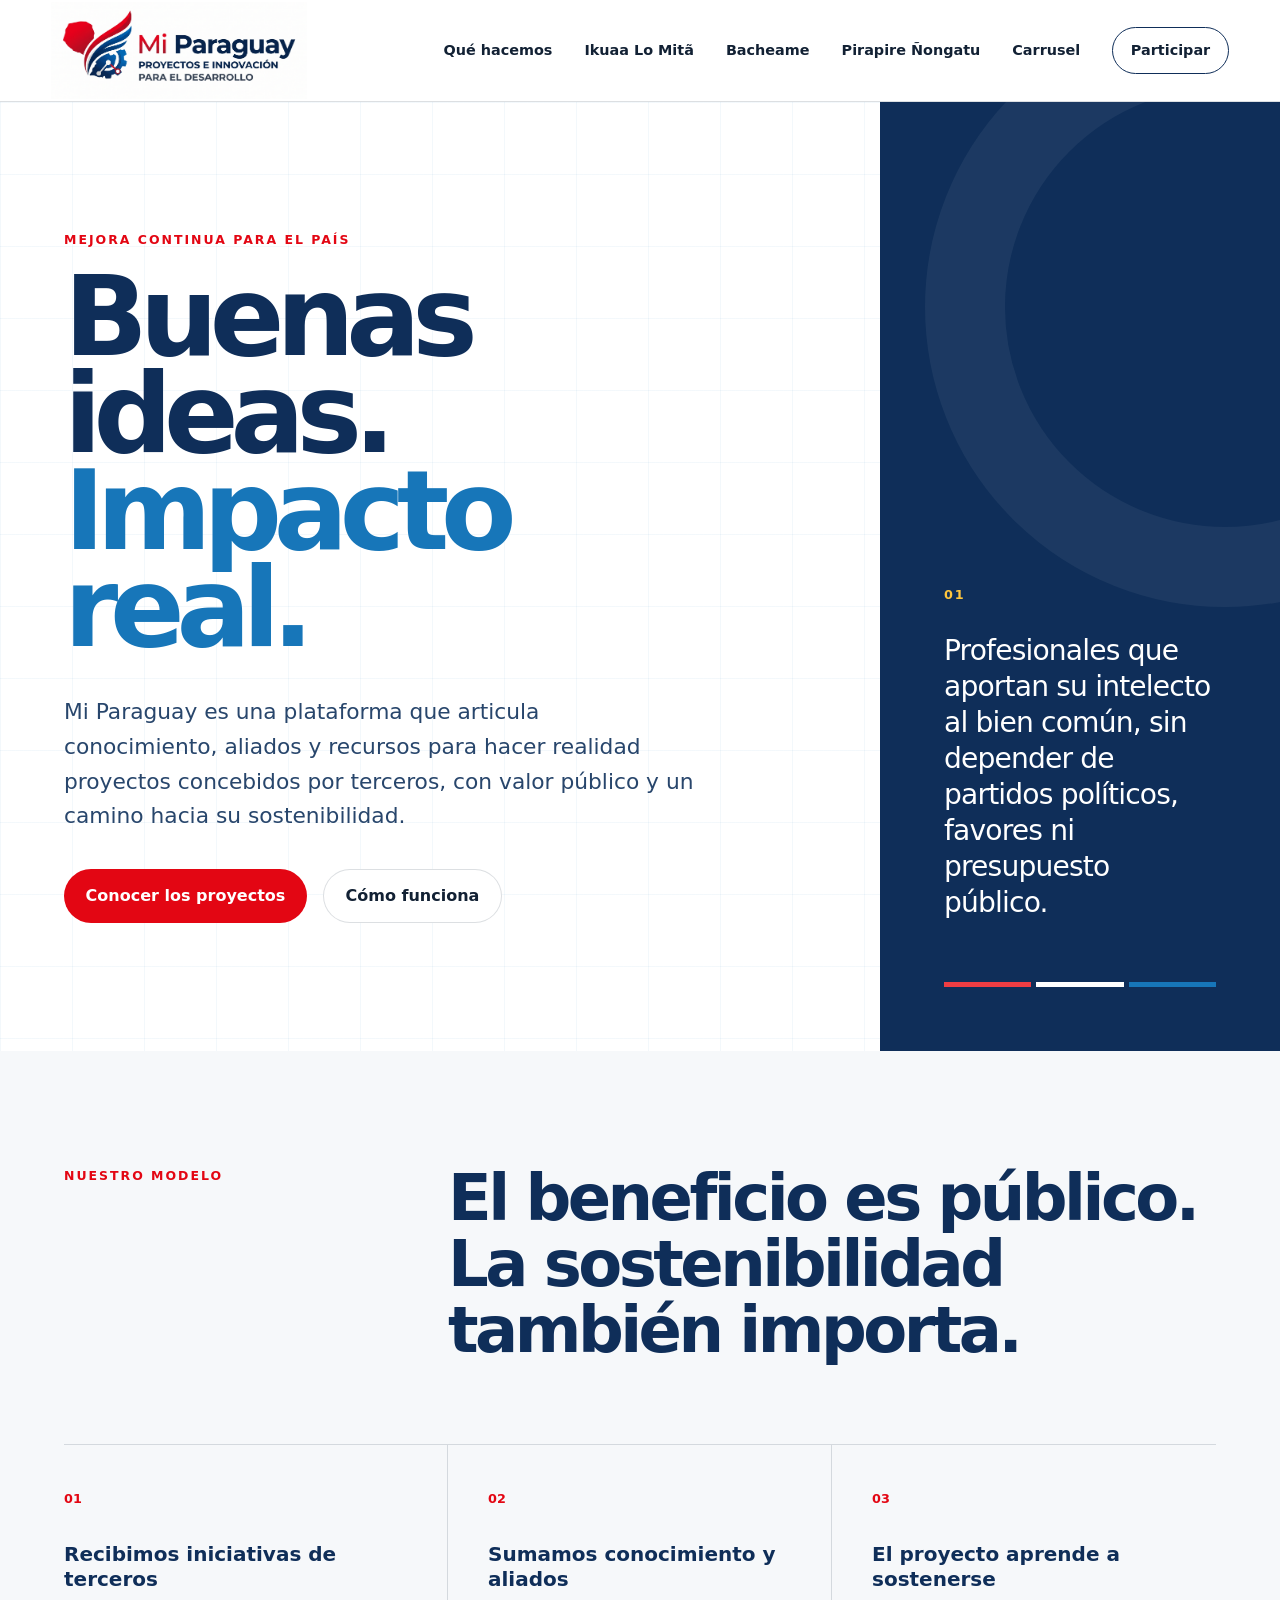
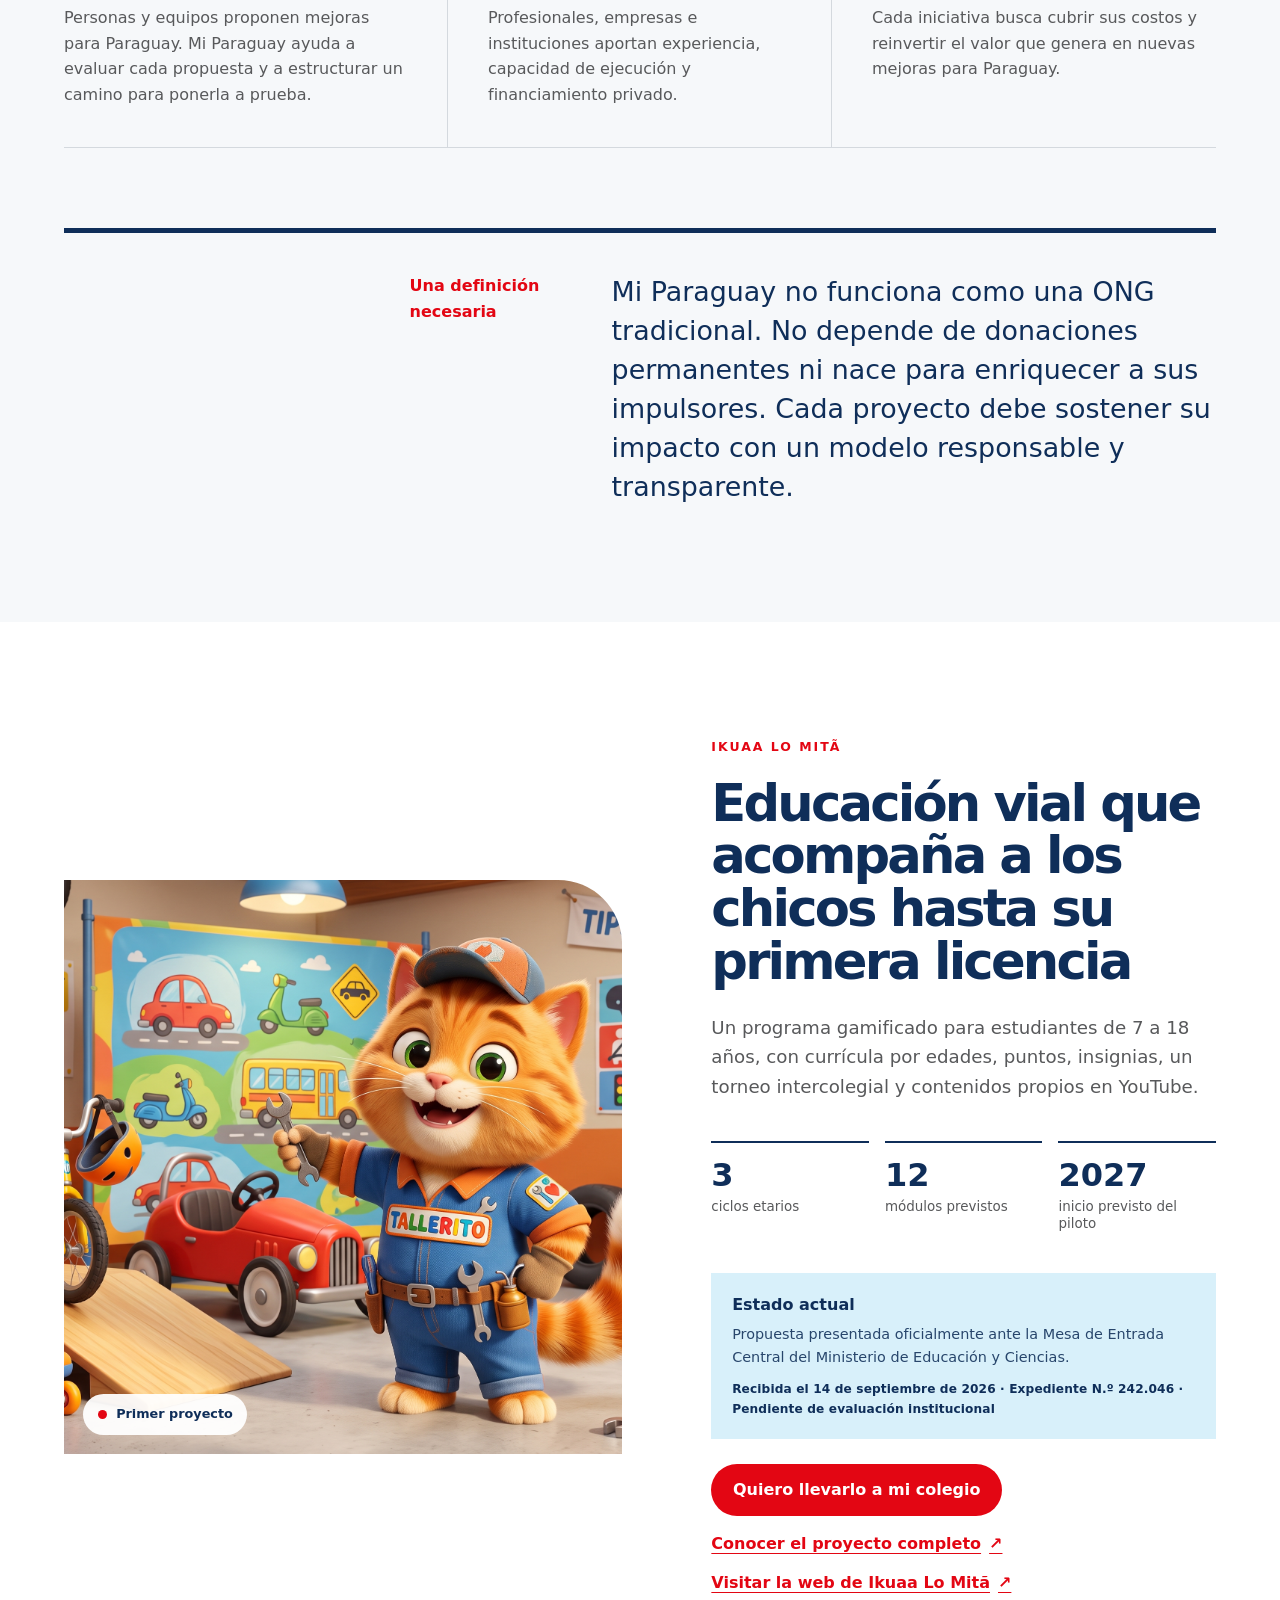
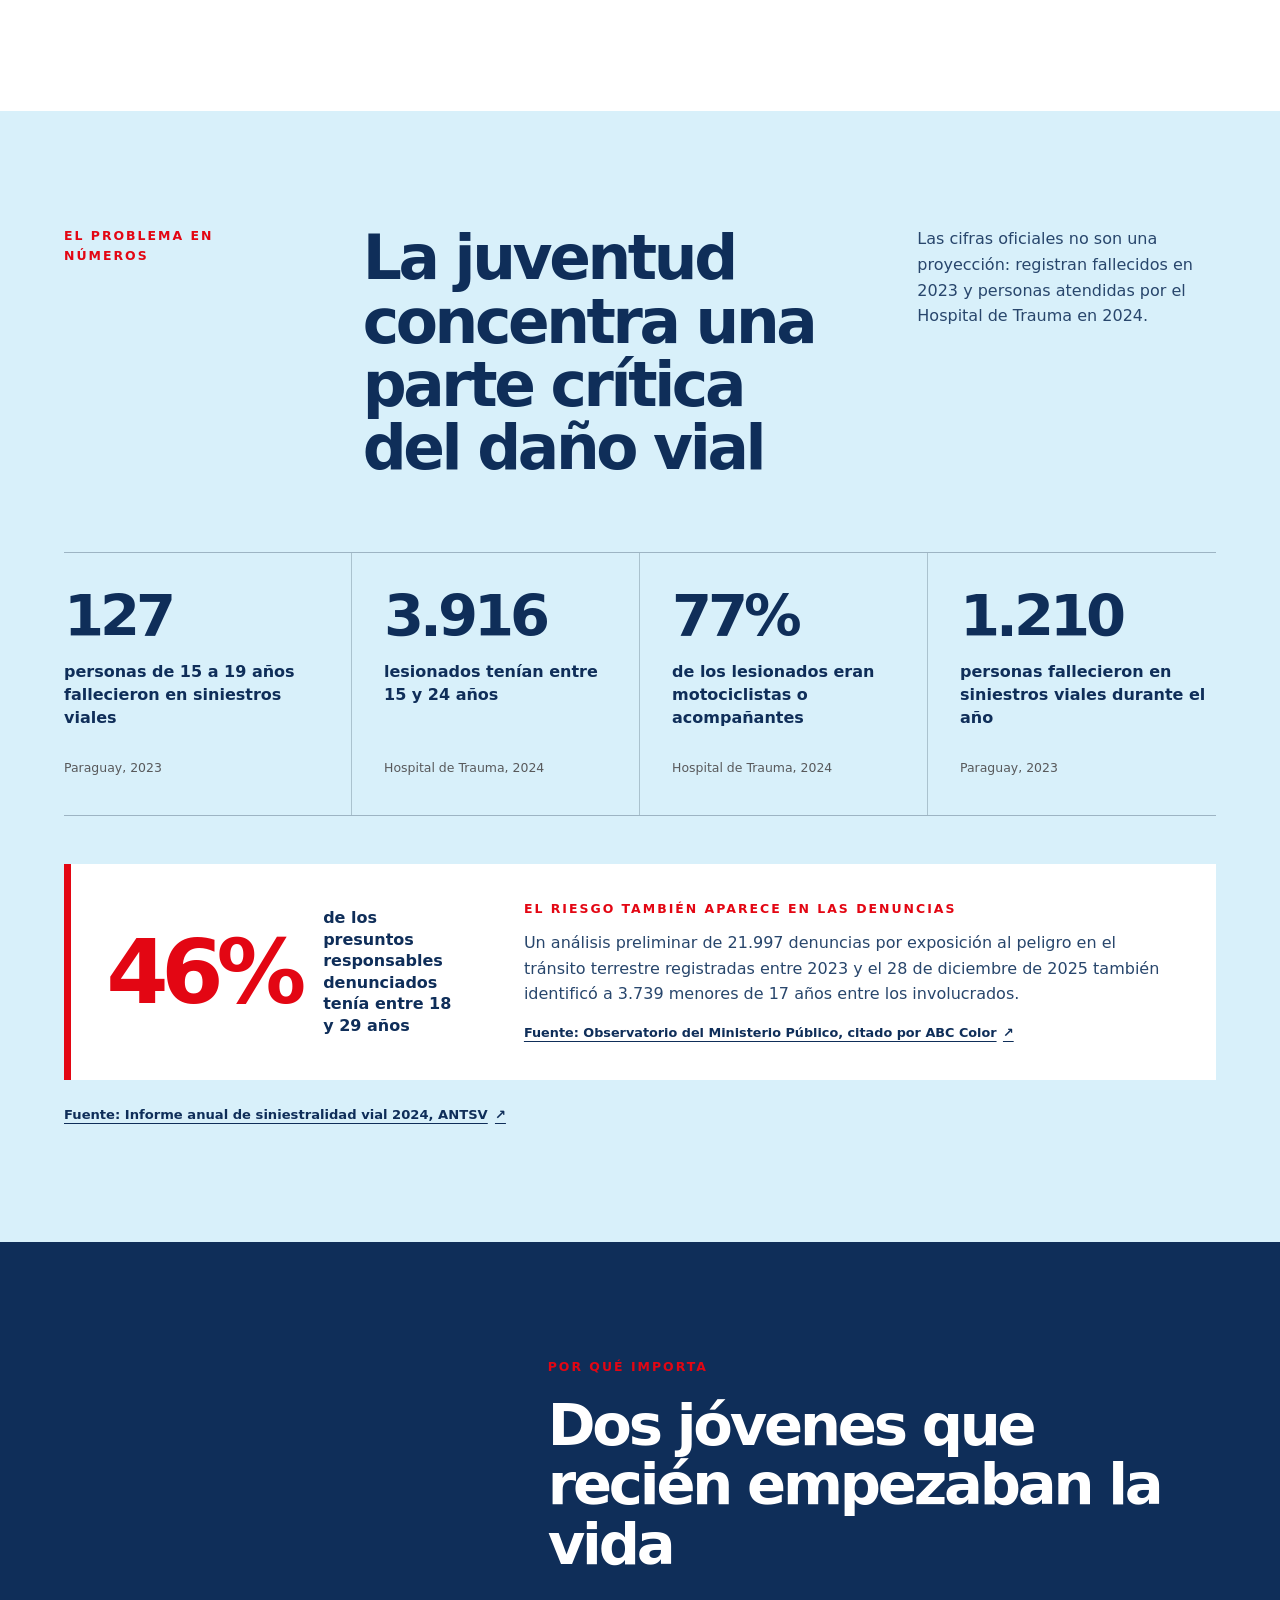
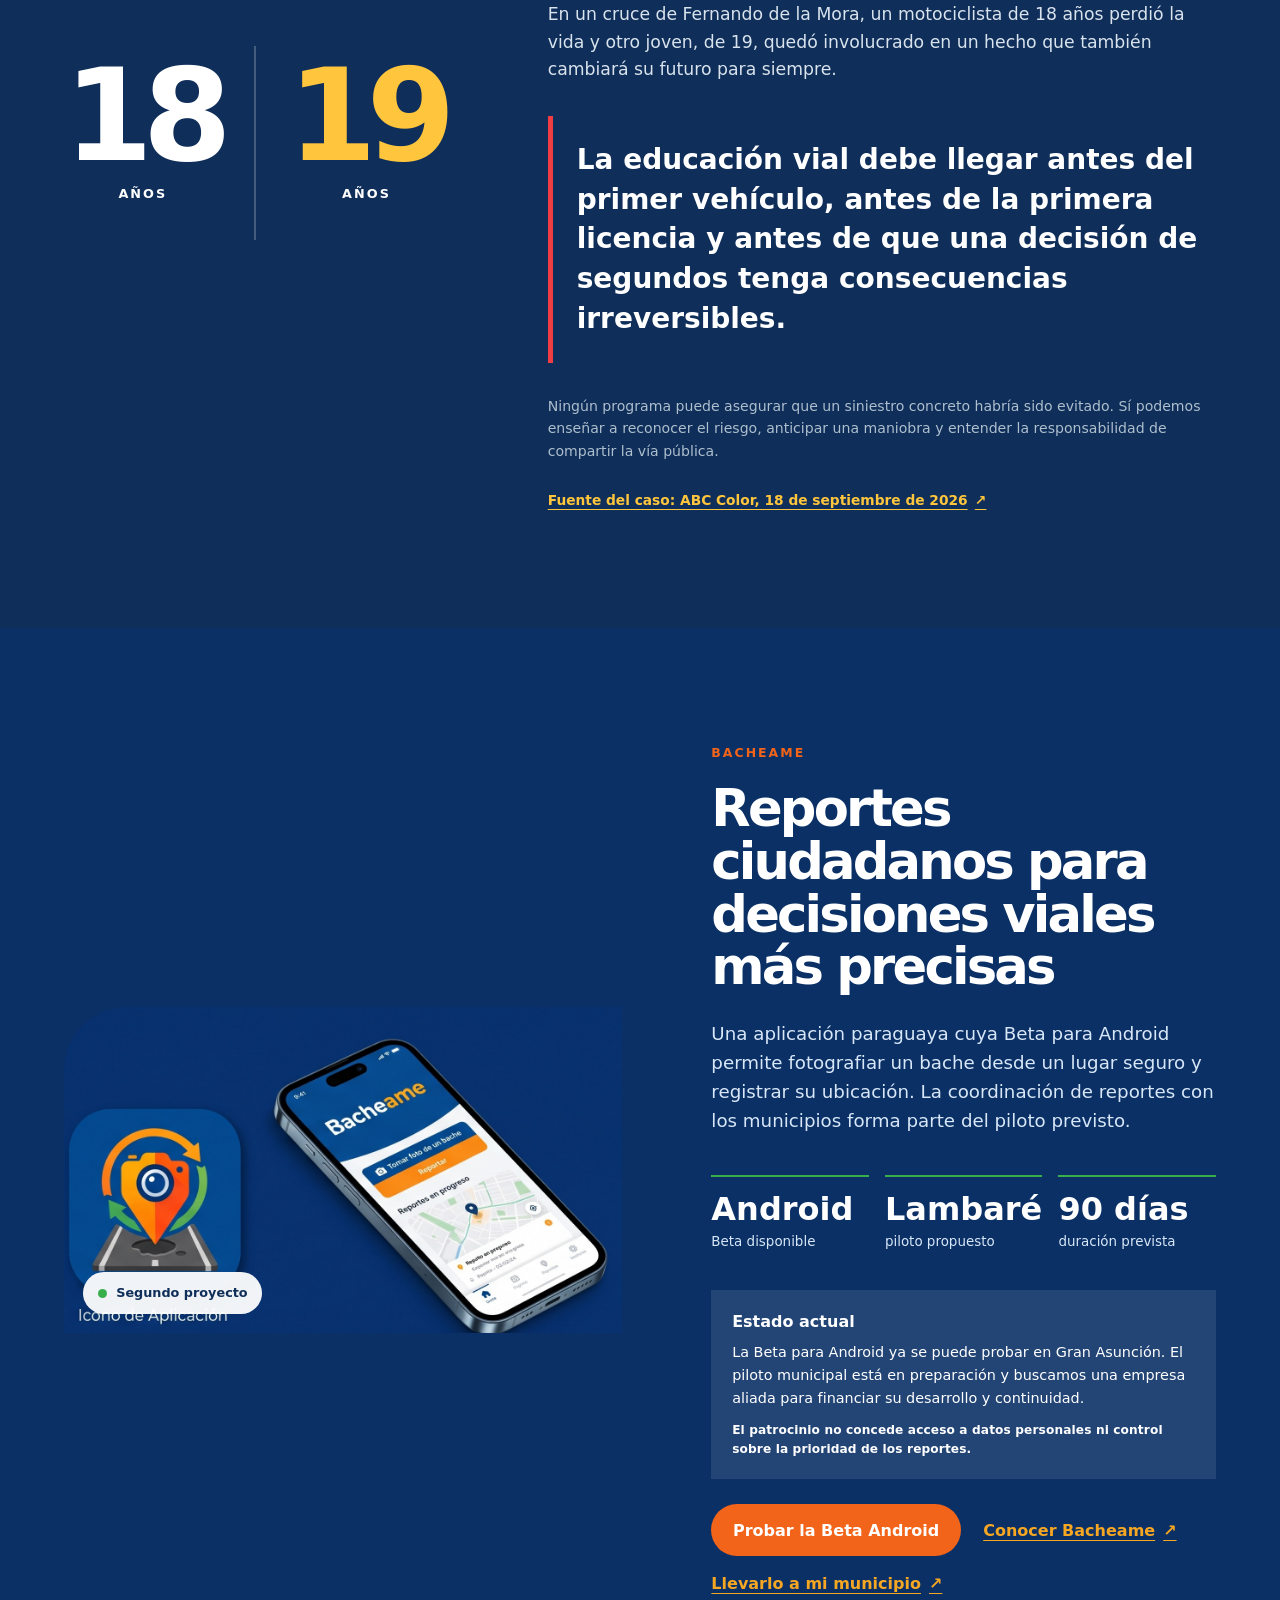
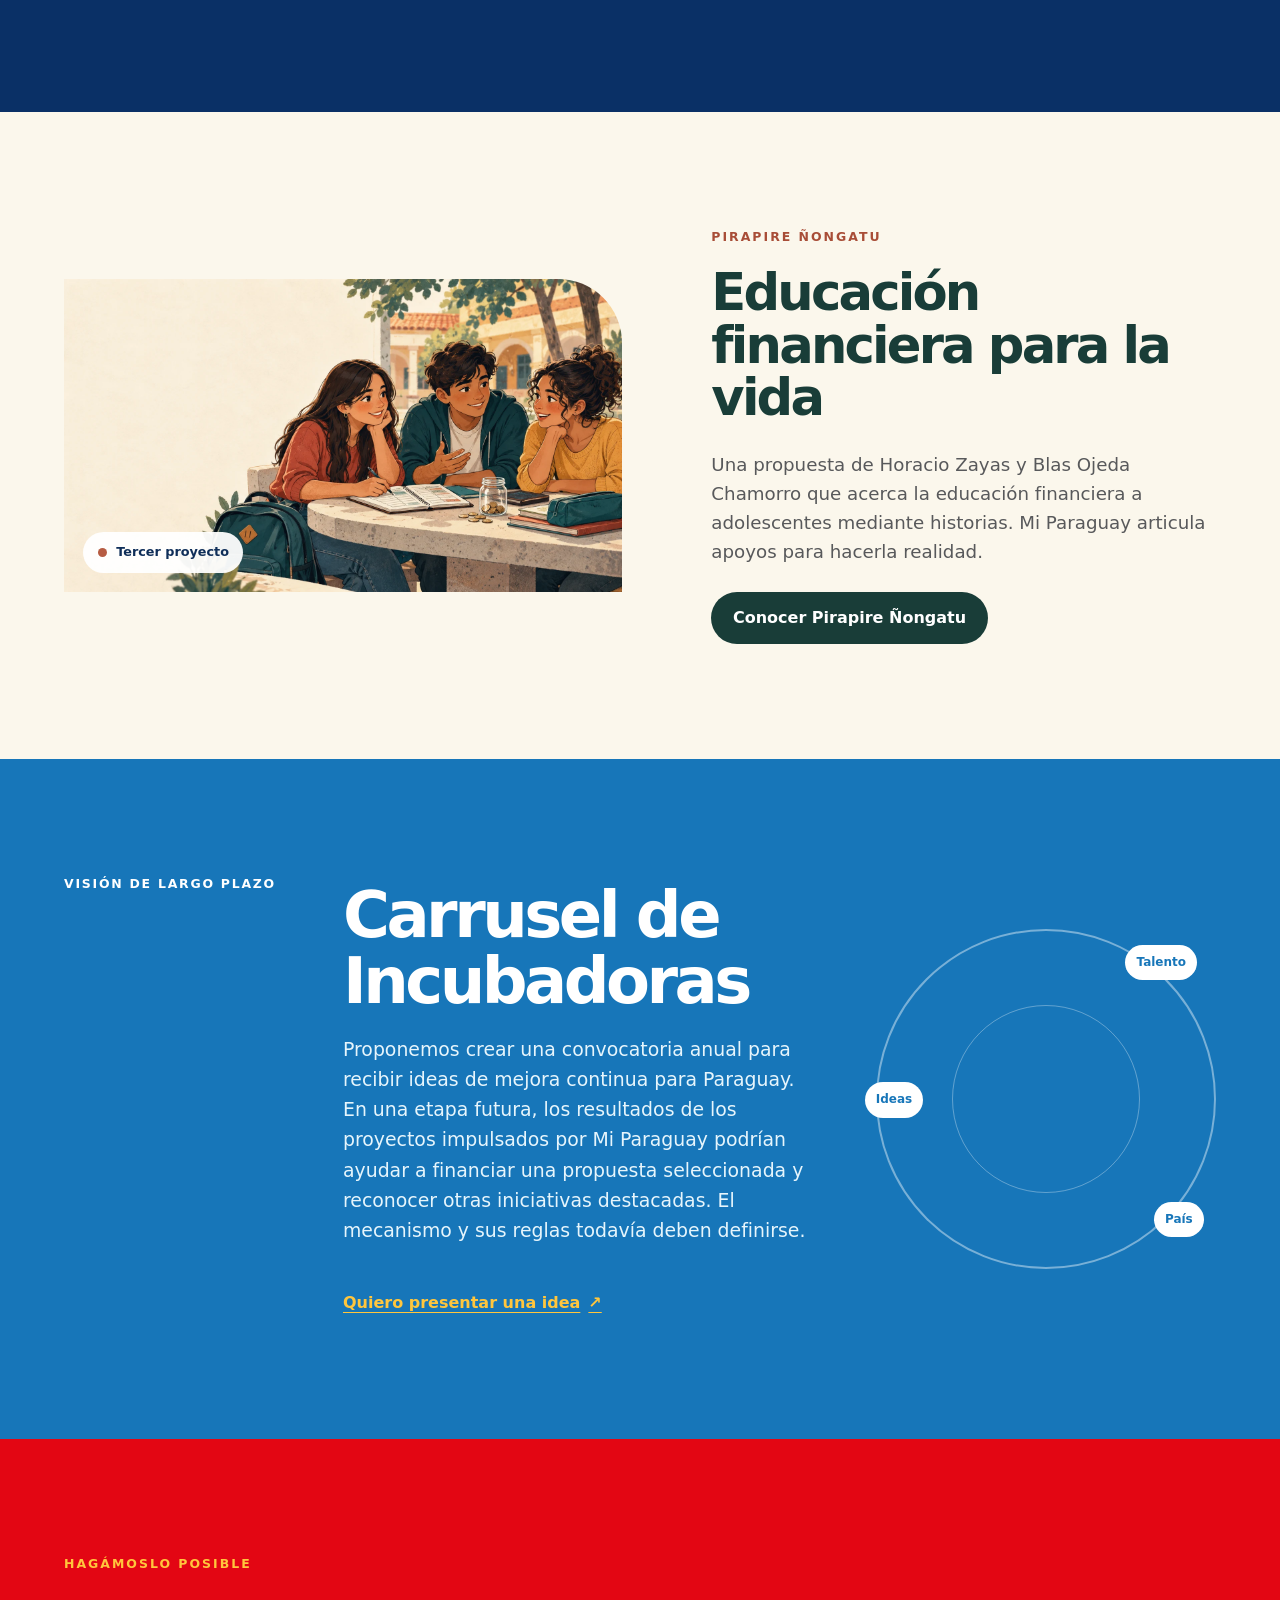
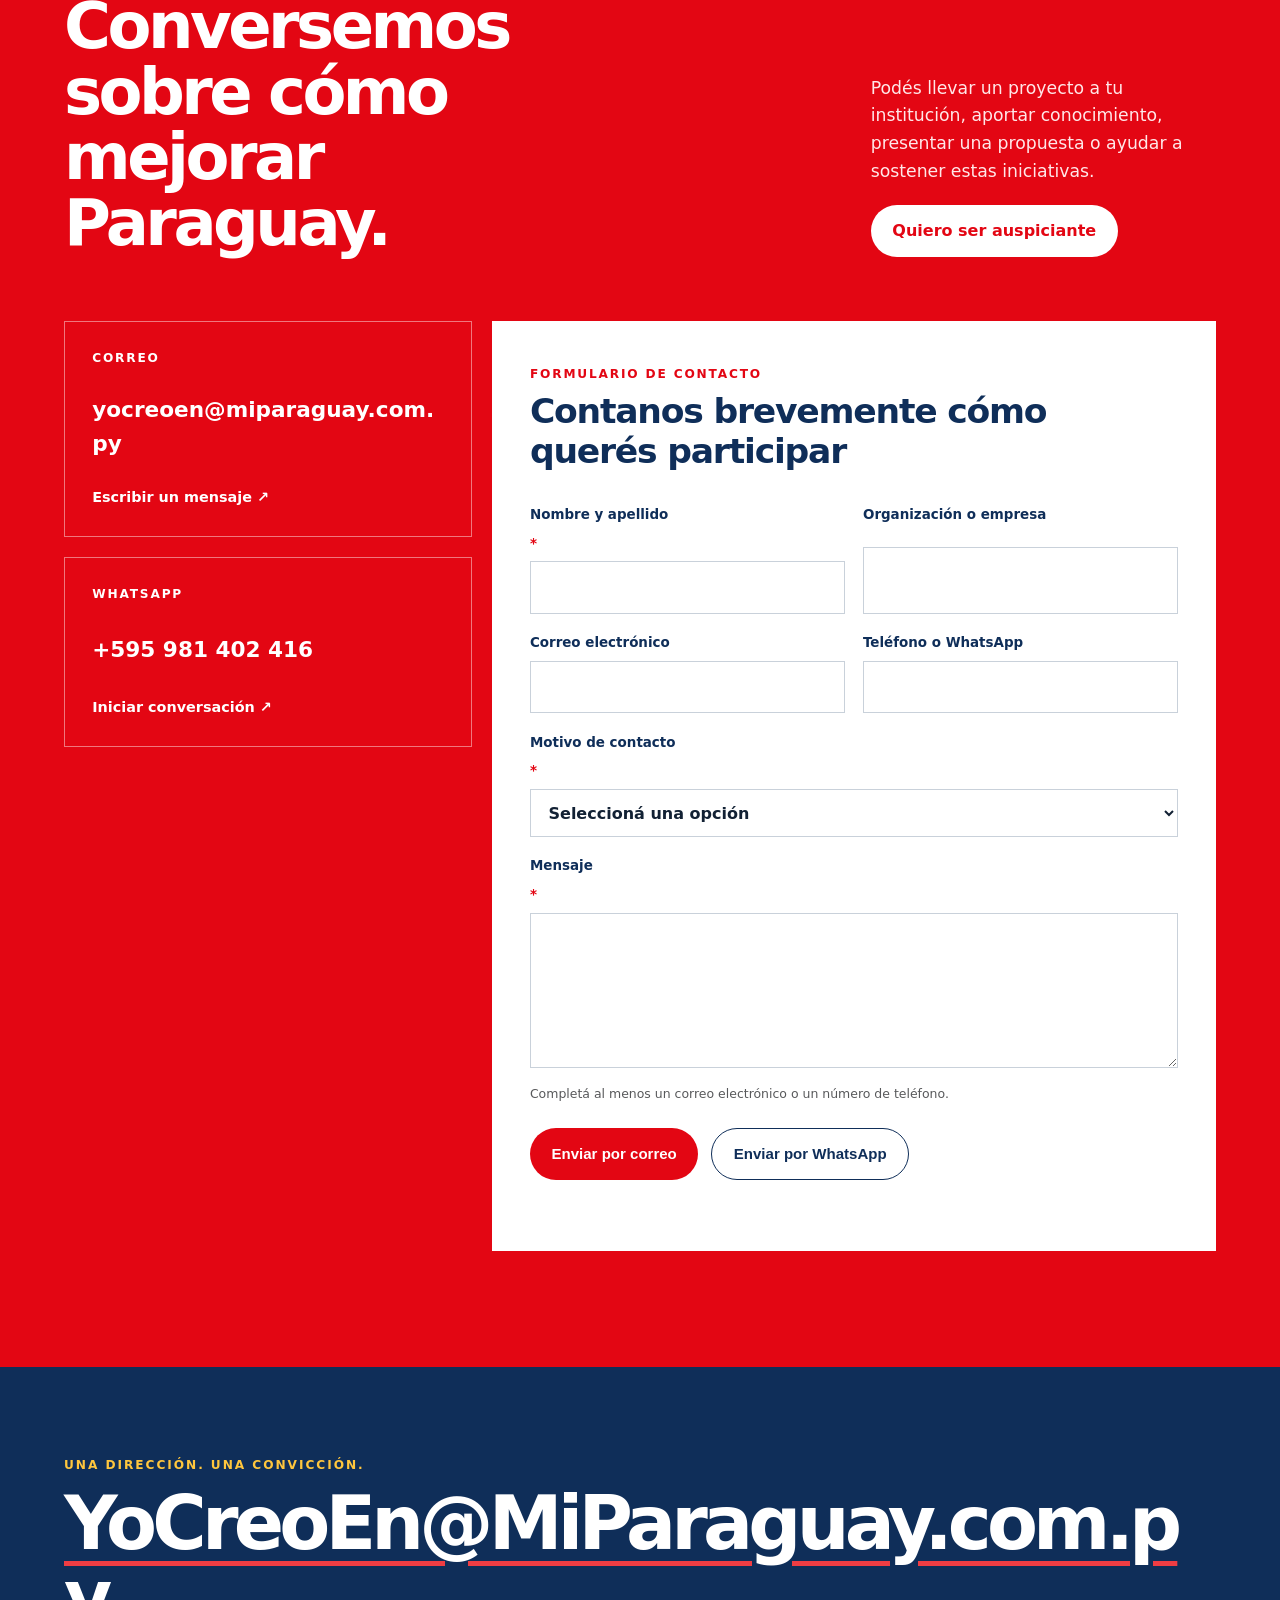
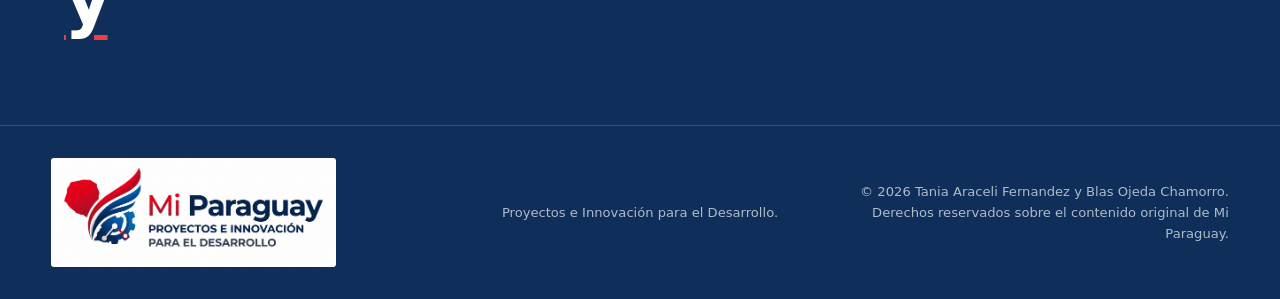
==== commit 53e9fbf5: "Actualizar proyectos, estado beta y metadatos de Mi Paraguay" ====
--- a/index.html
+++ b/index.html
@@ -9,7 +9,14 @@
     />
     <title>Mi Paraguay | Proyectos que mejoran el país</title>
     <link rel="icon" href="assets/favicon.svg" type="image/svg+xml" />
-    <link rel="stylesheet" href="styles.css?v=20260923-pirapire" />
+    <link rel="canonical" href="https://miparaguay.com.py/" />
+    <meta property="og:type" content="website" />
+    <meta property="og:title" content="Mi Paraguay | Proyectos que mejoran el país" />
+    <meta property="og:description" content="Conocé los proyectos de Mi Paraguay: educación vial, reportes ciudadanos y educación financiera." />
+    <meta property="og:url" content="https://miparaguay.com.py/" />
+    <meta property="og:image" content="https://miparaguay.com.py/assets/mi-paraguay-logo.png" />
+    <meta name="twitter:card" content="summary_large_image" />
+    <link rel="stylesheet" href="styles.css?v=20260929-revision" />
   </head>
   <body>
     <a class="skip-link" href="#contenido">Ir al contenido</a>
@@ -29,8 +36,9 @@
 
       <nav id="navigation" class="navigation" aria-label="Navegación principal">
         <a href="#proposito">Qué hacemos</a>
-        <a href="#proyectos">Proyectos</a>
-        <a href="#bacheame">Bacheame</a>
+        <a href="ikuaalomita/">Ikuaa Lo Mitã</a>
+        <a href="bacheame/">Bacheame</a>
+        <a href="pirapire-nongatu/">Pirapire Ñongatu</a>
         <a href="#carrusel">Carrusel</a>
         <a class="nav-cta" href="#participar">Participar</a>
       </nav>
@@ -109,7 +117,7 @@
 
           <dl class="project-facts">
             <div><dt>3</dt><dd>ciclos etarios</dd></div>
-            <div><dt>12</dt><dd>módulos educativos</dd></div>
+            <div><dt>12</dt><dd>módulos previstos</dd></div>
             <div><dt>2027</dt><dd>inicio previsto del piloto</dd></div>
           </dl>
 
@@ -121,6 +129,7 @@
           <div class="project-actions">
             <a class="button button-primary" href="#participar" data-contact-motive="Quiero llevar Ikuaa Lo Mitã a mi colegio">Quiero llevarlo a mi colegio</a>
             <a class="text-link" href="ikuaalomita/">Conocer el proyecto completo <span aria-hidden="true">↗</span></a>
+            <a class="text-link" href="https://ikuaalomita.com.py/" target="_blank" rel="noopener noreferrer">Visitar la web de Ikuaa Lo Mitã <span aria-hidden="true">↗</span></a>
           </div>
         </div>
       </section>
@@ -220,23 +229,24 @@
           <p class="eyebrow">Bacheame</p>
           <h2>Reportes ciudadanos para decisiones viales más precisas</h2>
           <p class="project-intro">
-            Una aplicación paraguaya para teléfonos Android que permitirá fotografiar un bache desde un lugar seguro, registrar su ubicación exacta y compartir el caso con la municipalidad correspondiente.
+            Una aplicación paraguaya cuya Beta para Android permite fotografiar un bache desde un lugar seguro y registrar su ubicación. La coordinación de reportes con los municipios forma parte del piloto previsto.
           </p>
 
           <dl class="project-facts">
-            <div><dt>Android</dt><dd>primera fase</dd></div>
-            <div><dt>Lambaré</dt><dd>municipalidad piloto</dd></div>
-            <div><dt>90 días</dt><dd>validación inicial</dd></div>
+            <div><dt>Android</dt><dd>Beta disponible</dd></div>
+            <div><dt>Lambaré</dt><dd>piloto propuesto</dd></div>
+            <div><dt>90 días</dt><dd>duración prevista</dd></div>
           </dl>
 
           <div class="project-note">
             <strong>Estado actual</strong>
-            <span>Proyecto en estructuración y búsqueda de una empresa aliada que ayude a financiar el desarrollo y la continuidad inicial.</span>
+            <span>La Beta para Android ya se puede probar en Gran Asunción. El piloto municipal está en preparación y buscamos una empresa aliada para financiar su desarrollo y continuidad.</span>
             <span class="project-reference">El patrocinio no concede acceso a datos personales ni control sobre la prioridad de los reportes.</span>
           </div>
           <div class="project-actions">
-            <a class="button button-primary" href="#participar" data-contact-motive="Quiero llevar Bacheame a mi municipio">Quiero llevarlo a mi municipio</a>
+            <a class="button button-primary" href="bacheameprueba/">Probar la Beta Android</a>
             <a class="text-link" href="bacheame/">Conocer Bacheame <span aria-hidden="true">↗</span></a>
+            <a class="text-link" href="#participar" data-contact-motive="Quiero llevar Bacheame a mi municipio">Llevarlo a mi municipio <span aria-hidden="true">↗</span></a>
           </div>
         </div>
       </section>
@@ -267,8 +277,9 @@
         <div class="carousel-content">
           <h2>Carrusel de Incubadoras</h2>
           <p>
-            Una convocatoria anual abierta para que cualquier persona pueda presentar una idea de mejora continua para Paraguay. Los resultados de los proyectos impulsados por Mi Paraguay ayudarán a financiar la propuesta ganadora y a reconocer las tres mejores iniciativas.
-          </p>
+            Proponemos crear una convocatoria anual para recibir ideas de mejora continua para Paraguay. En una etapa futura, los resultados de los proyectos impulsados por Mi Paraguay podrían ayudar a financiar una propuesta seleccionada y reconocer otras iniciativas destacadas. El mecanismo y sus reglas todavía deben definirse.
+          </p>
+          <a class="text-link carousel-link" href="#contact-form" data-contact-motive="Quiero presentar una idea">Quiero presentar una idea <span aria-hidden="true">↗</span></a>
         </div>
         <div class="carousel-orbit" aria-hidden="true">
           <span>Ideas</span><span>Talento</span><span>País</span>
--- a/styles.css
+++ b/styles.css
@@ -399,6 +399,7 @@
 .carousel-kicker { font-size: 0.78rem; font-weight: 850; letter-spacing: 0.14em; text-transform: uppercase; align-self: start; }
 .carousel-content h2 { color: var(--white); }
 .carousel-content p { max-width: 650px; font-size: 1.18rem; color: #e6f5fc; }
+.carousel-content .text-link { color: var(--yellow); }
 .carousel-orbit {
   width: min(30vw, 340px);
   aspect-ratio: 1;
@@ -588,7 +589,7 @@
   .hero h1 { font-size: clamp(3.35rem, 17vw, 5rem); }
   .hero-actions, .hero-actions .button { width: 100%; }
   .project-facts { grid-template-columns: 1fr; }
-  .project-facts div { display: grid; grid-template-columns: 80px 1fr; align-items: end; }
+  .project-facts div { display: grid; grid-template-columns: 1fr; gap: 0.2rem; align-items: start; }
   .project-visual img { aspect-ratio: 4 / 5; }
   .numbers-grid { grid-template-columns: 1fr; }
   .numbers-grid article, .numbers-grid article:nth-child(2) { border-right: 0; border-bottom: 1px solid rgba(7, 28, 51, 0.22); padding: 1.7rem 0; }
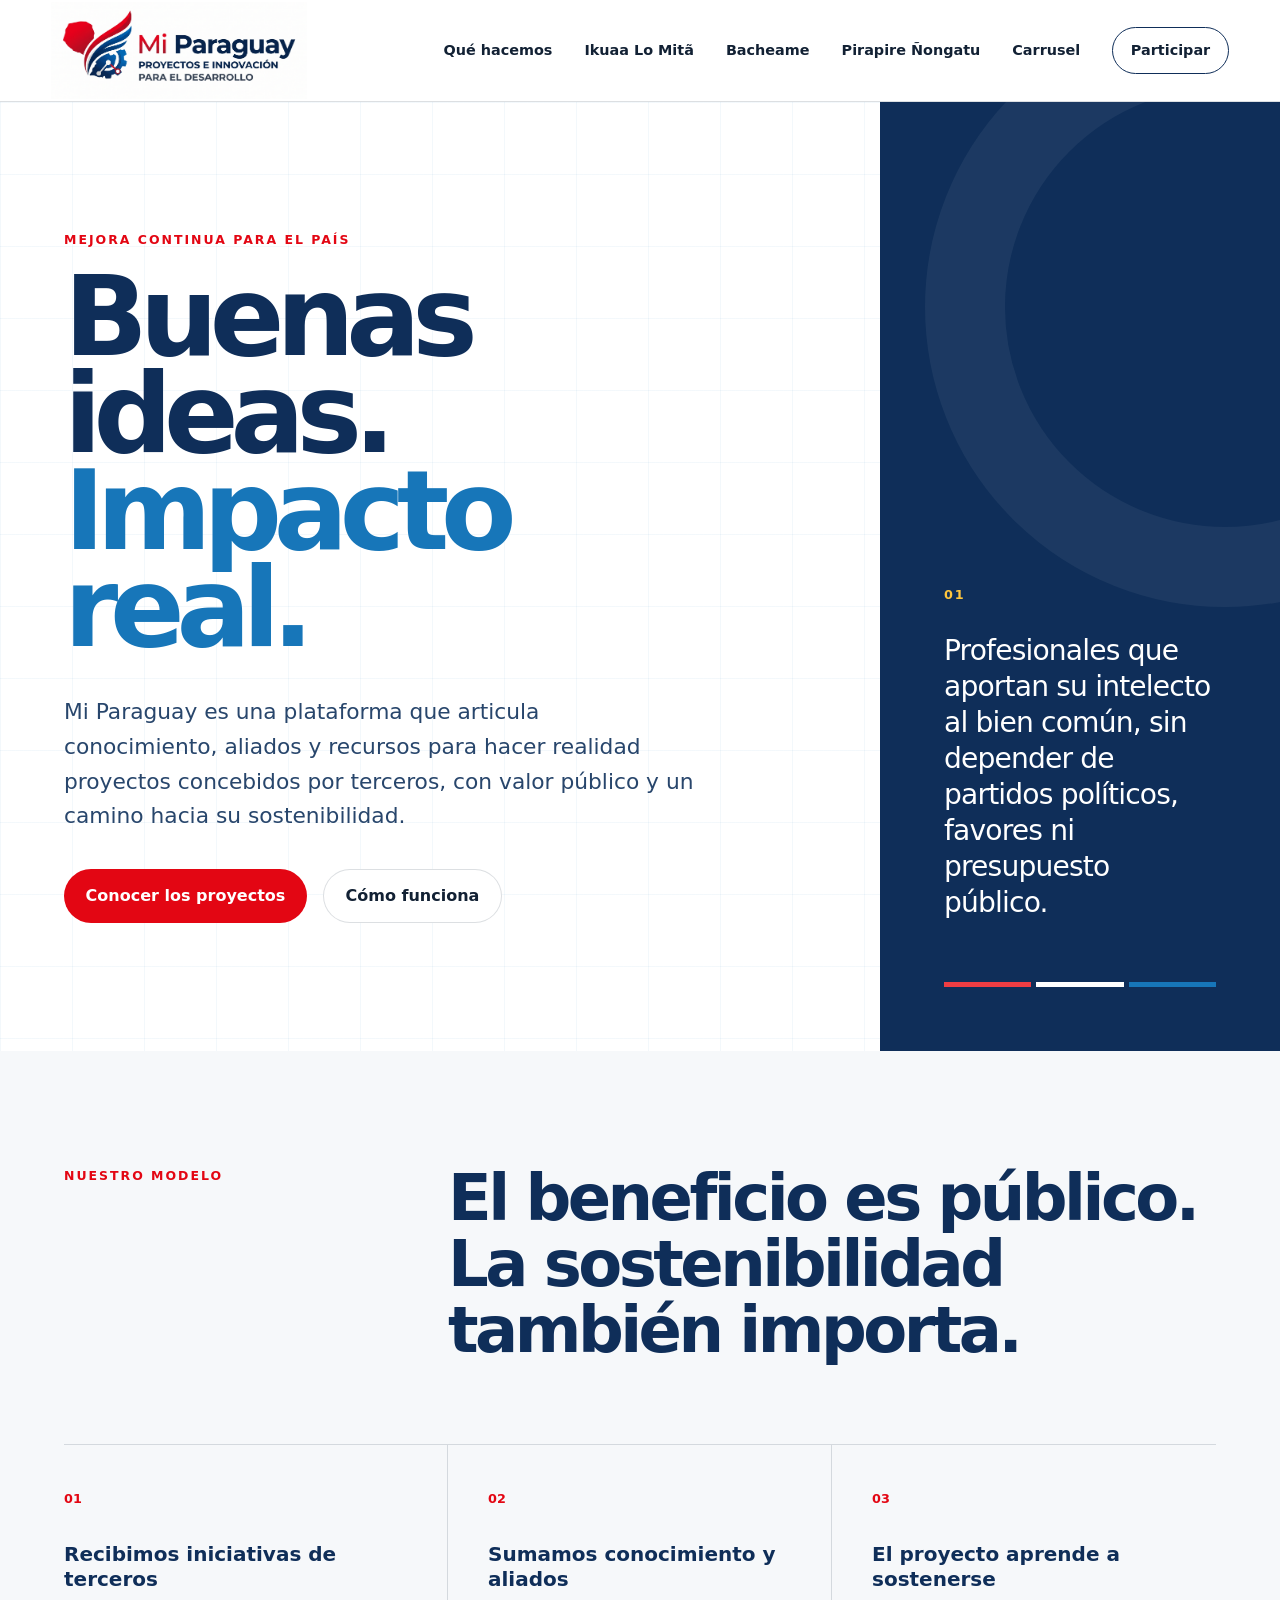
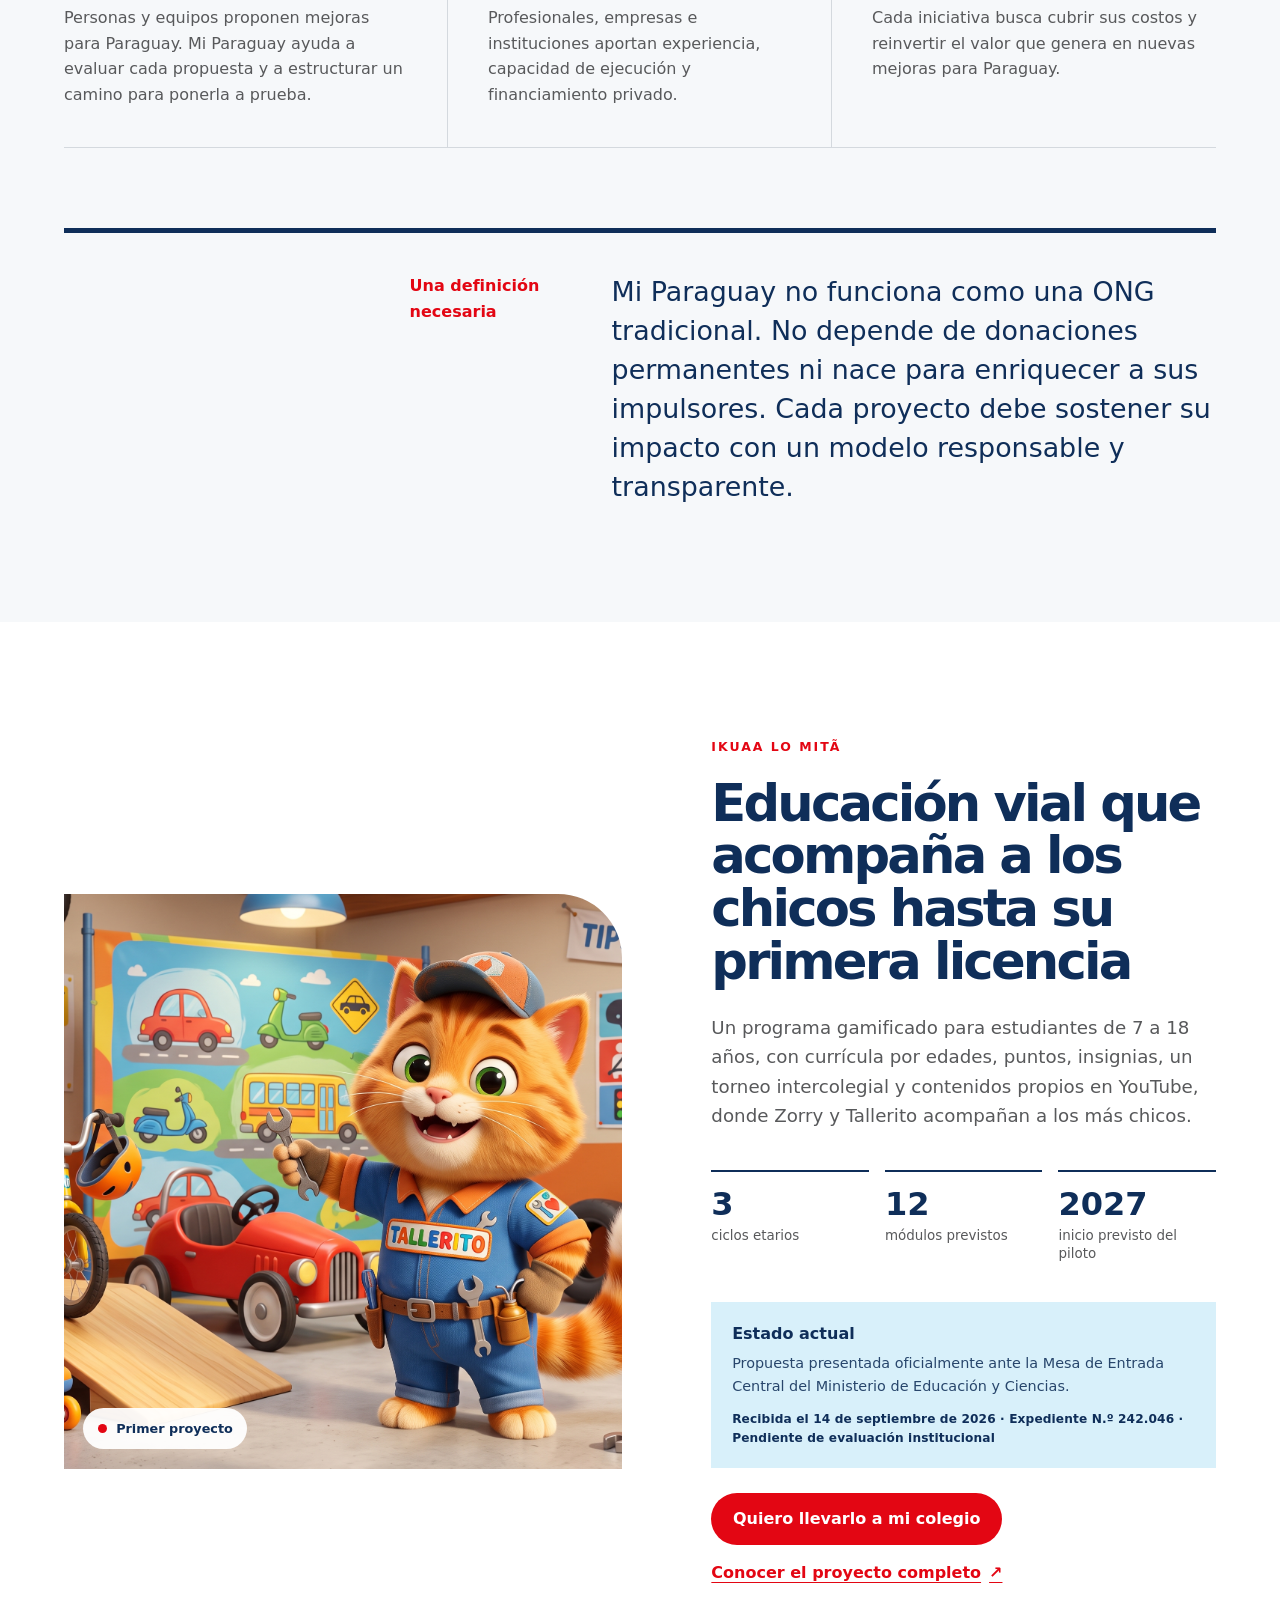
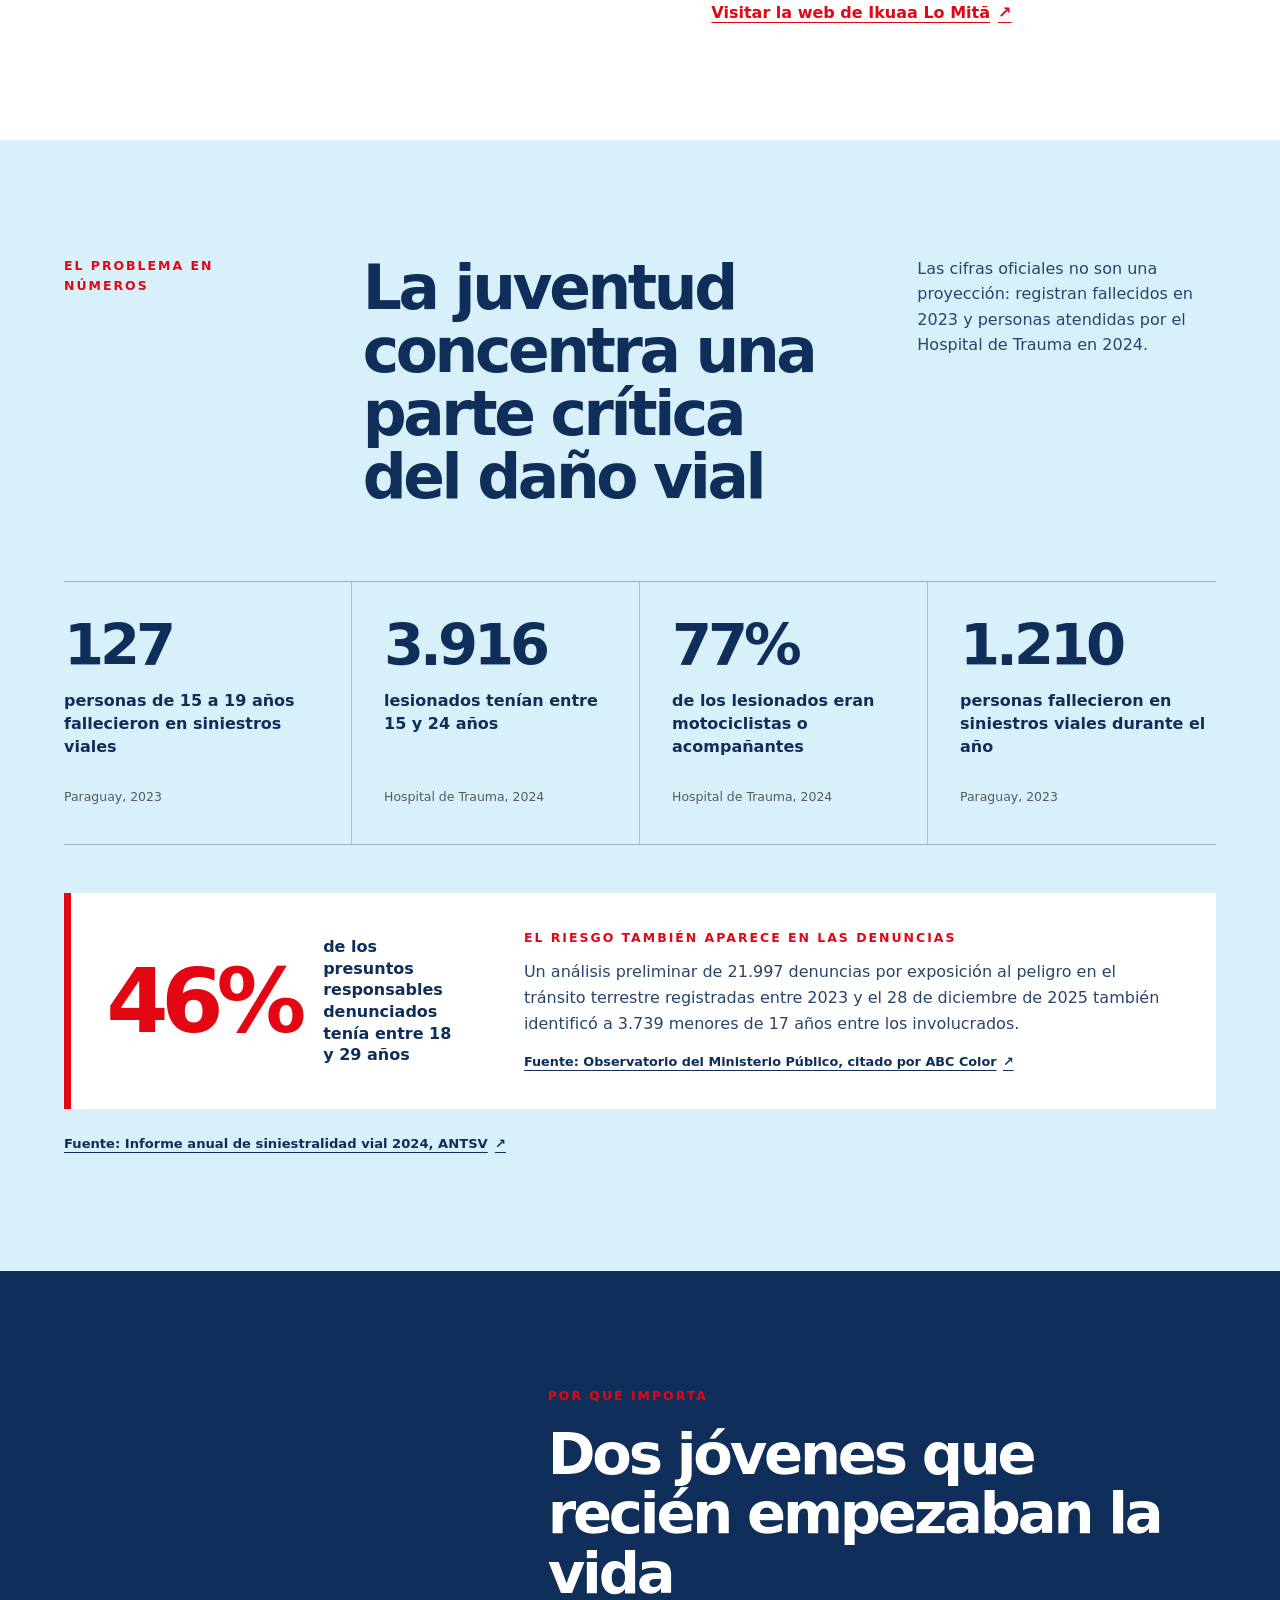
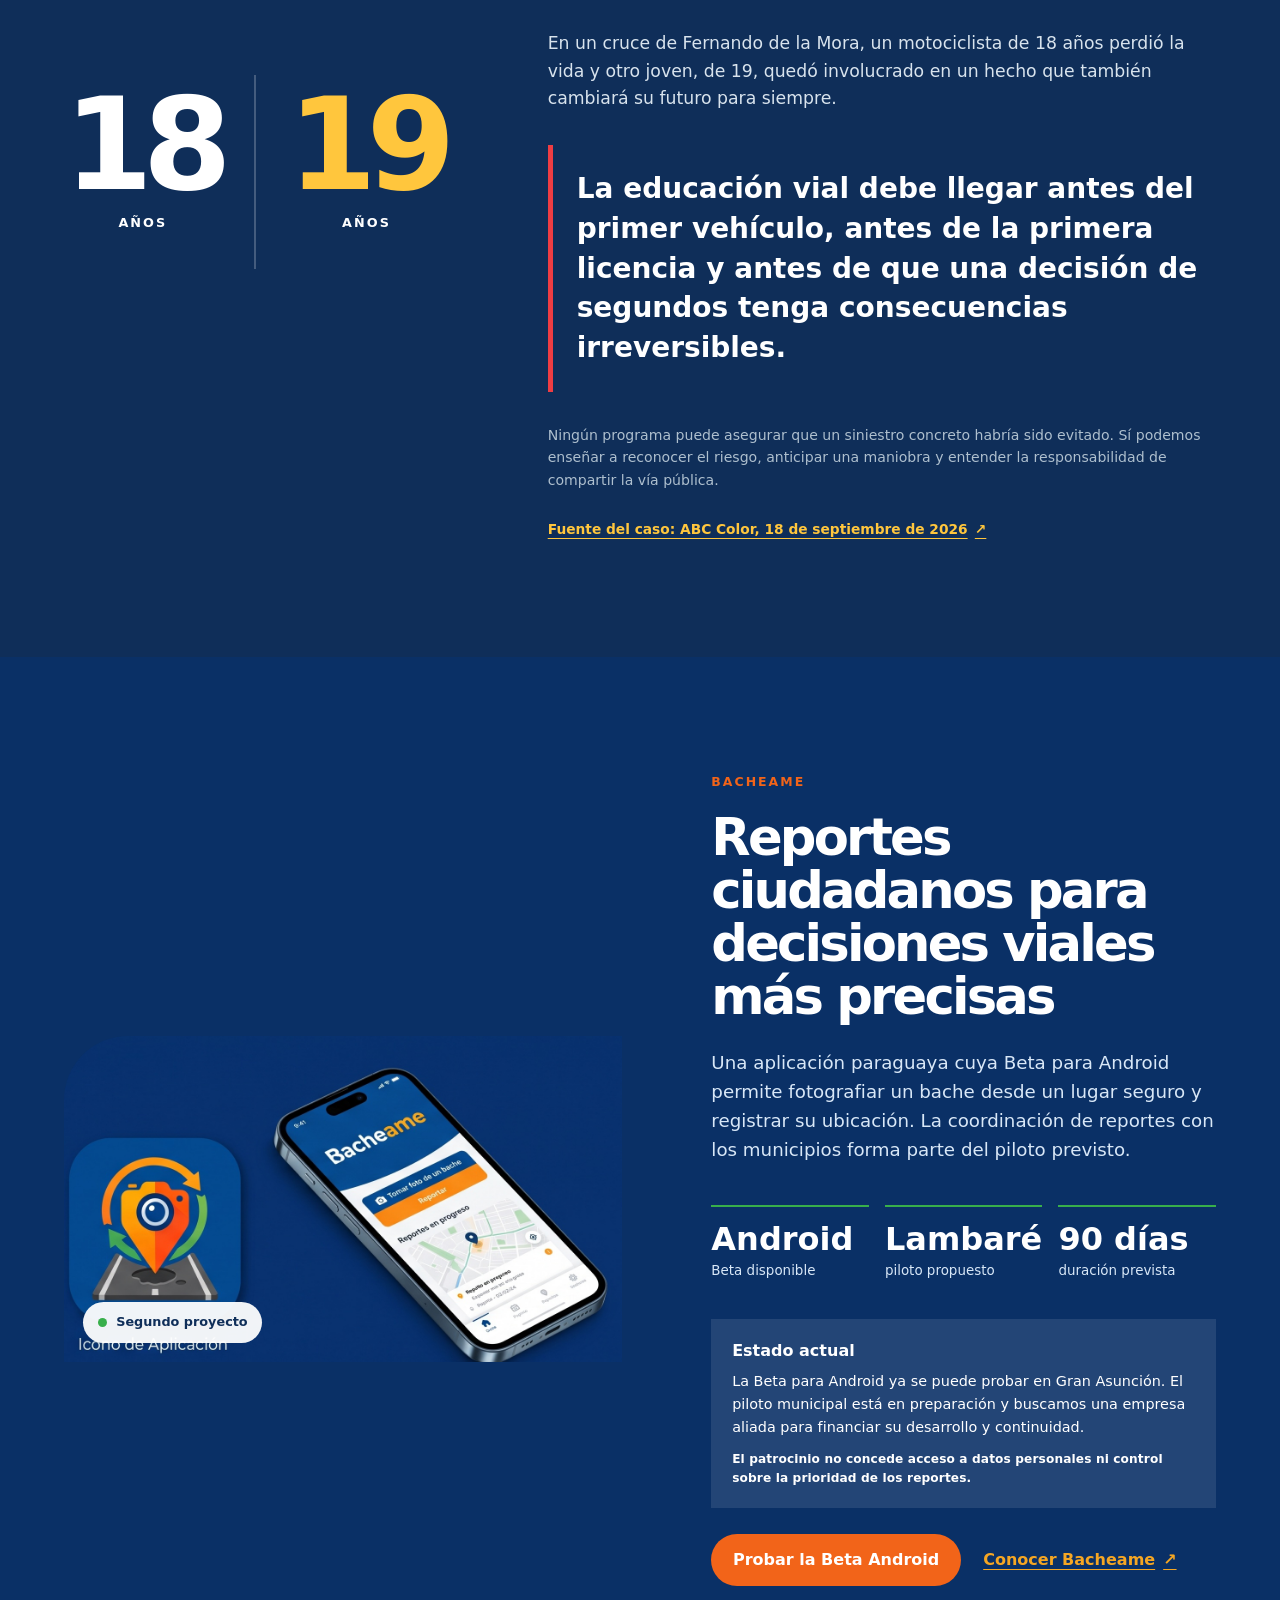
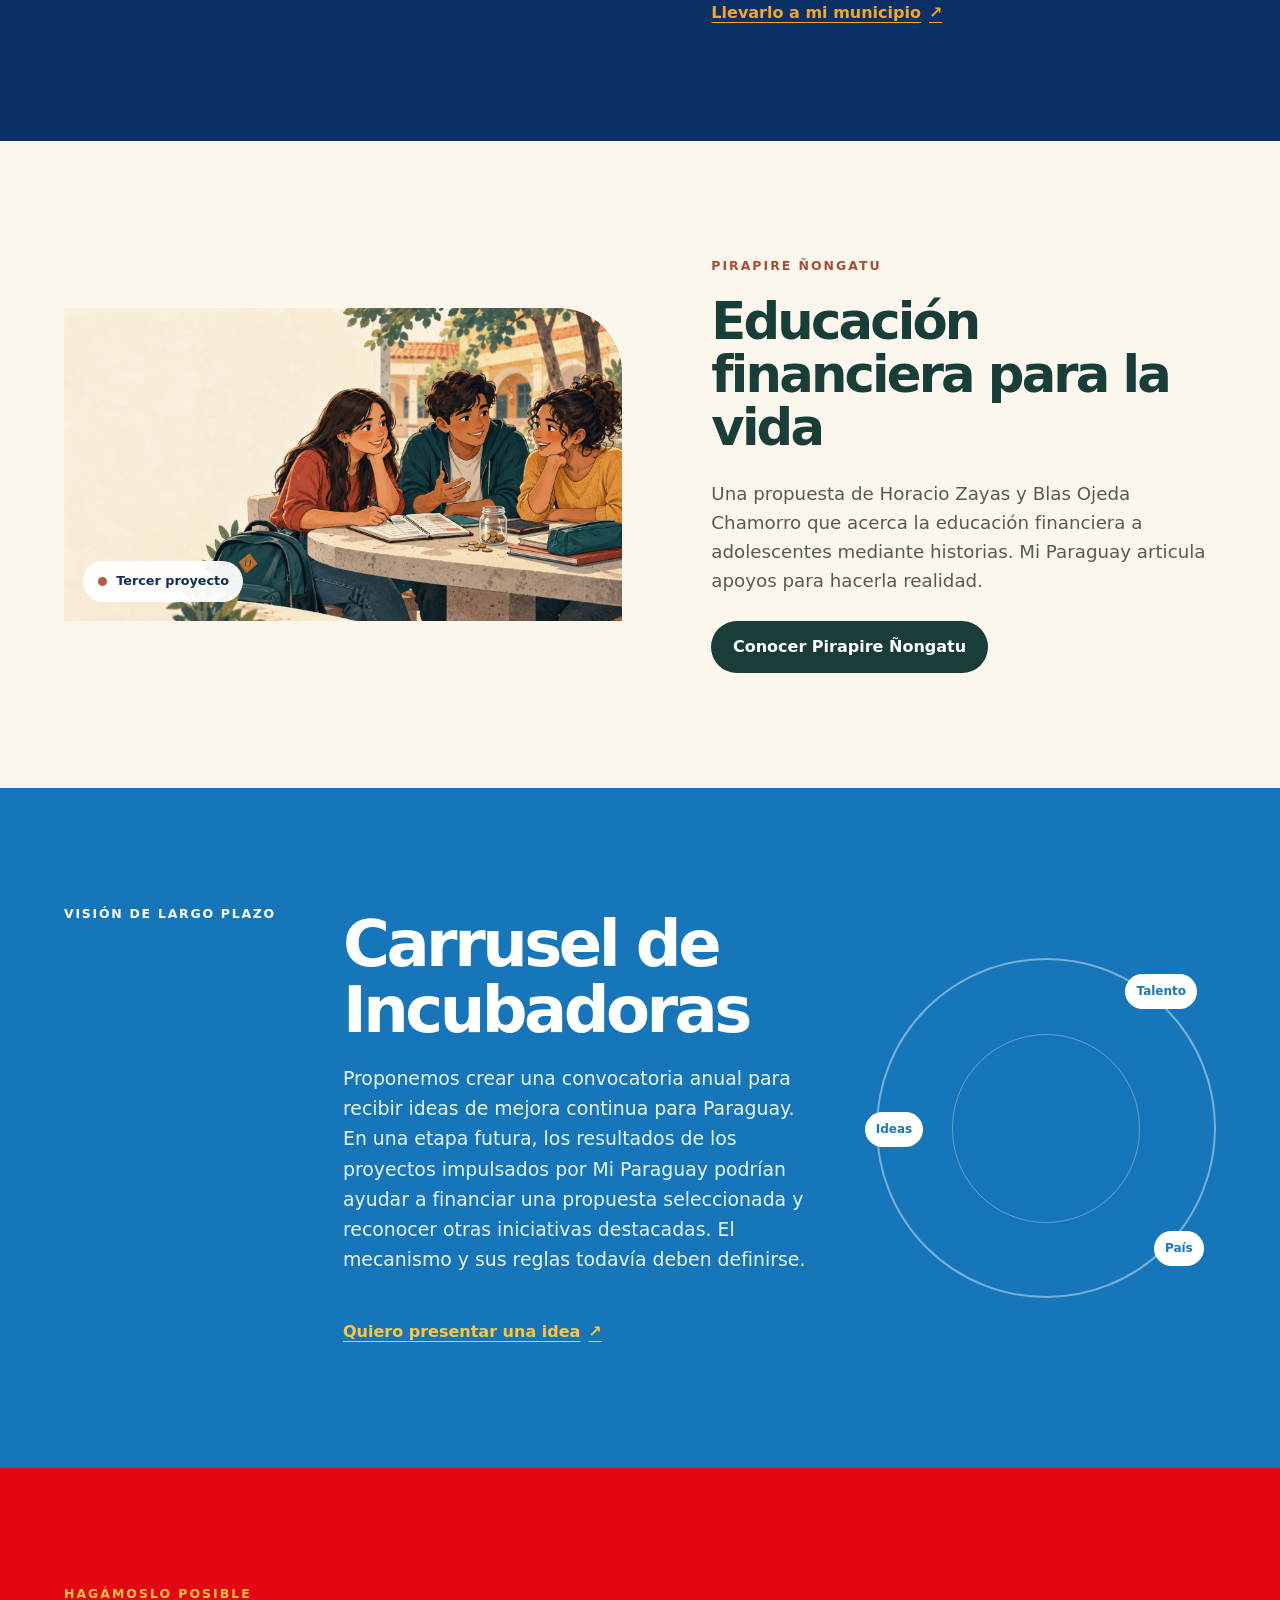
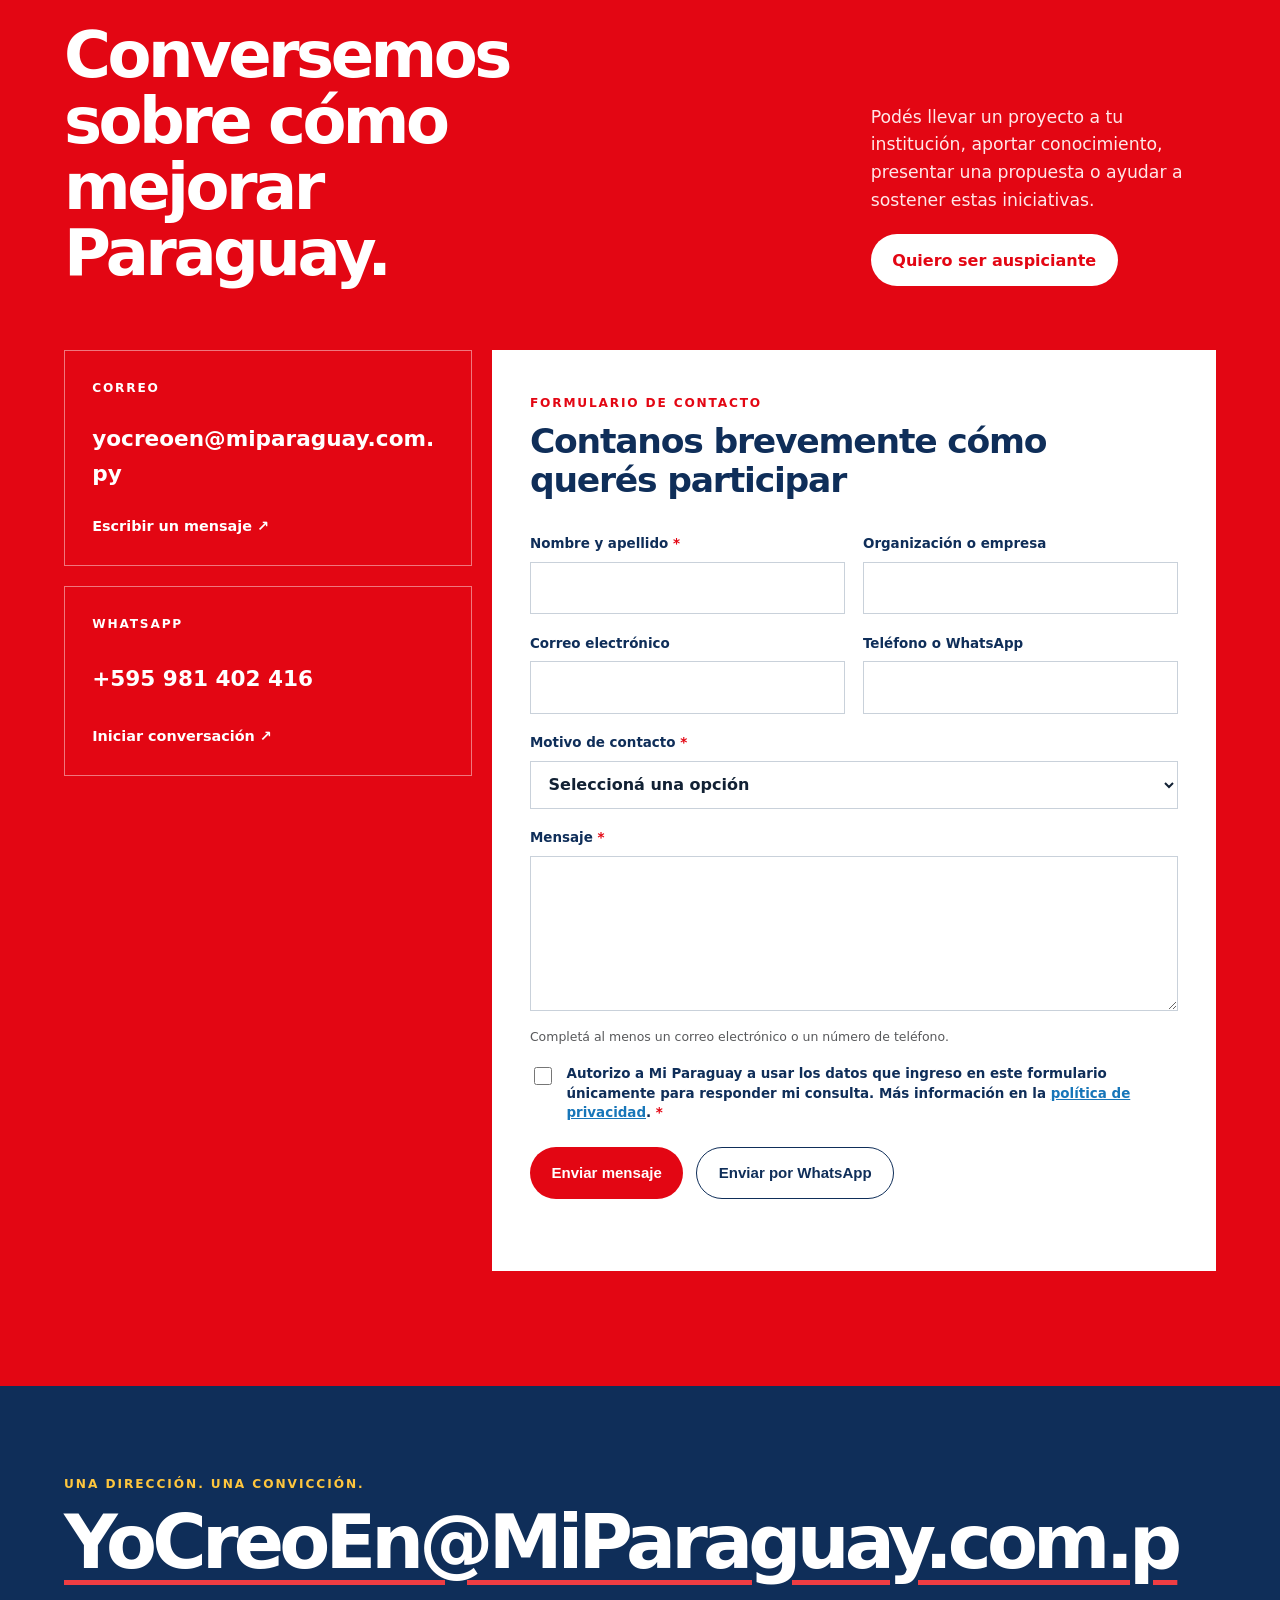
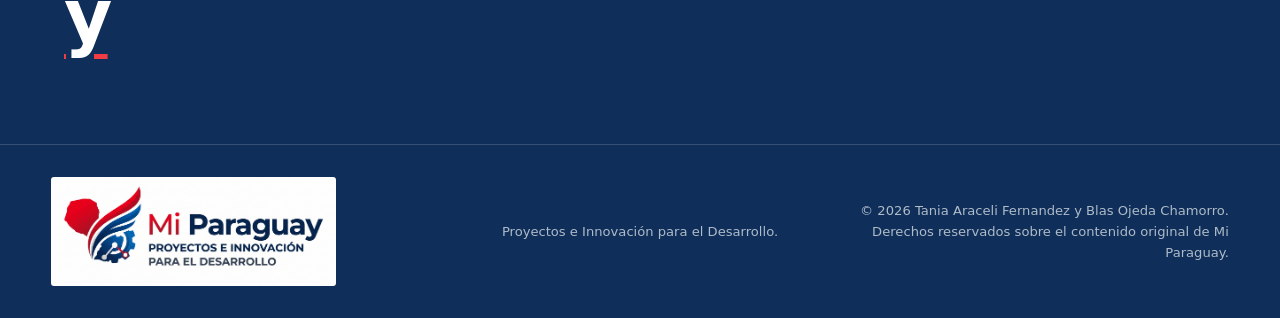
==== commit 28f2dc6a: "Correcciones previas a publicidad" ====
--- a/index.html
+++ b/index.html
@@ -16,7 +16,7 @@
     <meta property="og:url" content="https://miparaguay.com.py/" />
     <meta property="og:image" content="https://miparaguay.com.py/assets/mi-paraguay-logo.png" />
     <meta name="twitter:card" content="summary_large_image" />
-    <link rel="stylesheet" href="styles.css?v=20260929-revision" />
+    <link rel="stylesheet" href="styles.css?v=20261006-formulario" />
   </head>
   <body>
     <a class="skip-link" href="#contenido">Ir al contenido</a>
@@ -103,7 +103,7 @@
         <div class="project-visual">
           <img
             src="assets/tallerito.jpg"
-            alt="Tallerito, personaje del programa Ikuaa Lo Mitã, en un taller educativo de seguridad vial"
+            alt="Zorry y Tallerito, los personajes del programa Ikuaa Lo Mitã, en un taller educativo de seguridad vial"
           />
           <div class="project-status"><span></span> Primer proyecto</div>
         </div>
@@ -112,7 +112,7 @@
           <p class="eyebrow">Ikuaa Lo Mitã</p>
           <h2>Educación vial que acompaña a los chicos hasta su primera licencia</h2>
           <p class="project-intro">
-            Un programa gamificado para estudiantes de 7 a 18 años, con currícula por edades, puntos, insignias, un torneo intercolegial y contenidos propios en YouTube.
+            Un programa gamificado para estudiantes de 7 a 18 años, con currícula por edades, puntos, insignias, un torneo intercolegial y contenidos propios en YouTube, donde Zorry y Tallerito acompañan a los más chicos.
           </p>
 
           <dl class="project-facts">
@@ -327,7 +327,7 @@
 
             <div class="form-grid">
               <label>
-                Nombre y apellido <span aria-hidden="true">*</span>
+                <strong class="lbl">Nombre y apellido <span aria-hidden="true">*</span></strong>
                 <input name="nombre" type="text" autocomplete="name" required />
               </label>
               <label>
@@ -343,7 +343,7 @@
                 <input name="telefono" type="tel" autocomplete="tel" />
               </label>
               <label class="form-full">
-                Motivo de contacto <span aria-hidden="true">*</span>
+                <strong class="lbl">Motivo de contacto <span aria-hidden="true">*</span></strong>
                 <select name="motivo" required>
                   <option value="">Seleccioná una opción</option>
                   <option>Quiero llevar Ikuaa Lo Mitã a mi colegio</option>
@@ -358,14 +358,27 @@
                 </select>
               </label>
               <label class="form-full">
-                Mensaje <span aria-hidden="true">*</span>
+                <strong class="lbl">Mensaje <span aria-hidden="true">*</span></strong>
                 <textarea name="mensaje" rows="5" required></textarea>
               </label>
             </div>
 
             <p class="form-help">Completá al menos un correo electrónico o un número de teléfono.</p>
+
+            <div class="form-trap" aria-hidden="true">
+              <label>No completar este campo <input name="sitio_web" type="text" tabindex="-1" autocomplete="off" /></label>
+            </div>
+
+            <label class="form-consent">
+              <input name="consentimiento" type="checkbox" value="si" required />
+              <span>
+                Autorizo a Mi Paraguay a usar los datos que ingreso en este formulario únicamente para responder mi consulta.
+                Más información en la <a href="privacidad/" target="_blank" rel="noopener">política de privacidad</a>. <b aria-hidden="true">*</b>
+              </span>
+            </label>
+
             <div class="form-actions">
-              <button class="button button-light" type="submit" data-channel="email">Enviar por correo</button>
+              <button class="button button-light" type="submit" data-channel="email">Enviar mensaje</button>
               <button class="button button-outline-light" type="submit" data-channel="whatsapp">Enviar por WhatsApp</button>
             </div>
             <p class="form-status" id="form-status" aria-live="polite"></p>
@@ -392,6 +405,6 @@
       </div>
     </footer>
 
-    <script src="script.js?v=20260921-audiencias"></script>
+    <script src="script.js?v=20261006-formulario"></script>
   </body>
 </html>
--- a/styles.css
+++ b/styles.css
@@ -456,6 +456,8 @@
 .form-grid { display: grid; grid-template-columns: repeat(2, minmax(0, 1fr)); gap: 1.15rem; }
 .form-grid label { display: grid; gap: 0.45rem; font-size: 0.84rem; font-weight: 800; }
 .form-grid label > span { color: var(--red); }
+.form-grid .lbl { font-weight: inherit; }
+.form-grid .lbl > span { color: var(--red); }
 .form-full { grid-column: 1 / -1; }
 .form-grid input,
 .form-grid select,
@@ -474,6 +476,11 @@
 .form-grid select:focus,
 .form-grid textarea:focus { outline: 3px solid rgba(23, 118, 185, 0.22); border-color: var(--blue); }
 .form-help { margin: 1rem 0 0; color: var(--muted); font-size: 0.78rem; }
+.form-trap { position: absolute; left: -9999px; width: 1px; height: 1px; overflow: hidden; }
+.form-consent { display: flex; align-items: flex-start; gap: 0.7rem; margin-top: 1.1rem; font-size: 0.84rem; font-weight: 600; line-height: 1.45; cursor: pointer; }
+.form-consent input { flex: none; width: 1.15rem; height: 1.15rem; margin-top: 0.15rem; accent-color: var(--red); }
+.form-consent b { color: var(--red); }
+.form-consent a { color: var(--blue); }
 .form-actions { margin-top: 1.5rem; display: flex; flex-wrap: wrap; gap: 0.8rem; }
 .form-actions button { border: 0; cursor: pointer; font-size: 0.94rem; }
 .form-actions .button-light { background: var(--red); color: var(--white); }
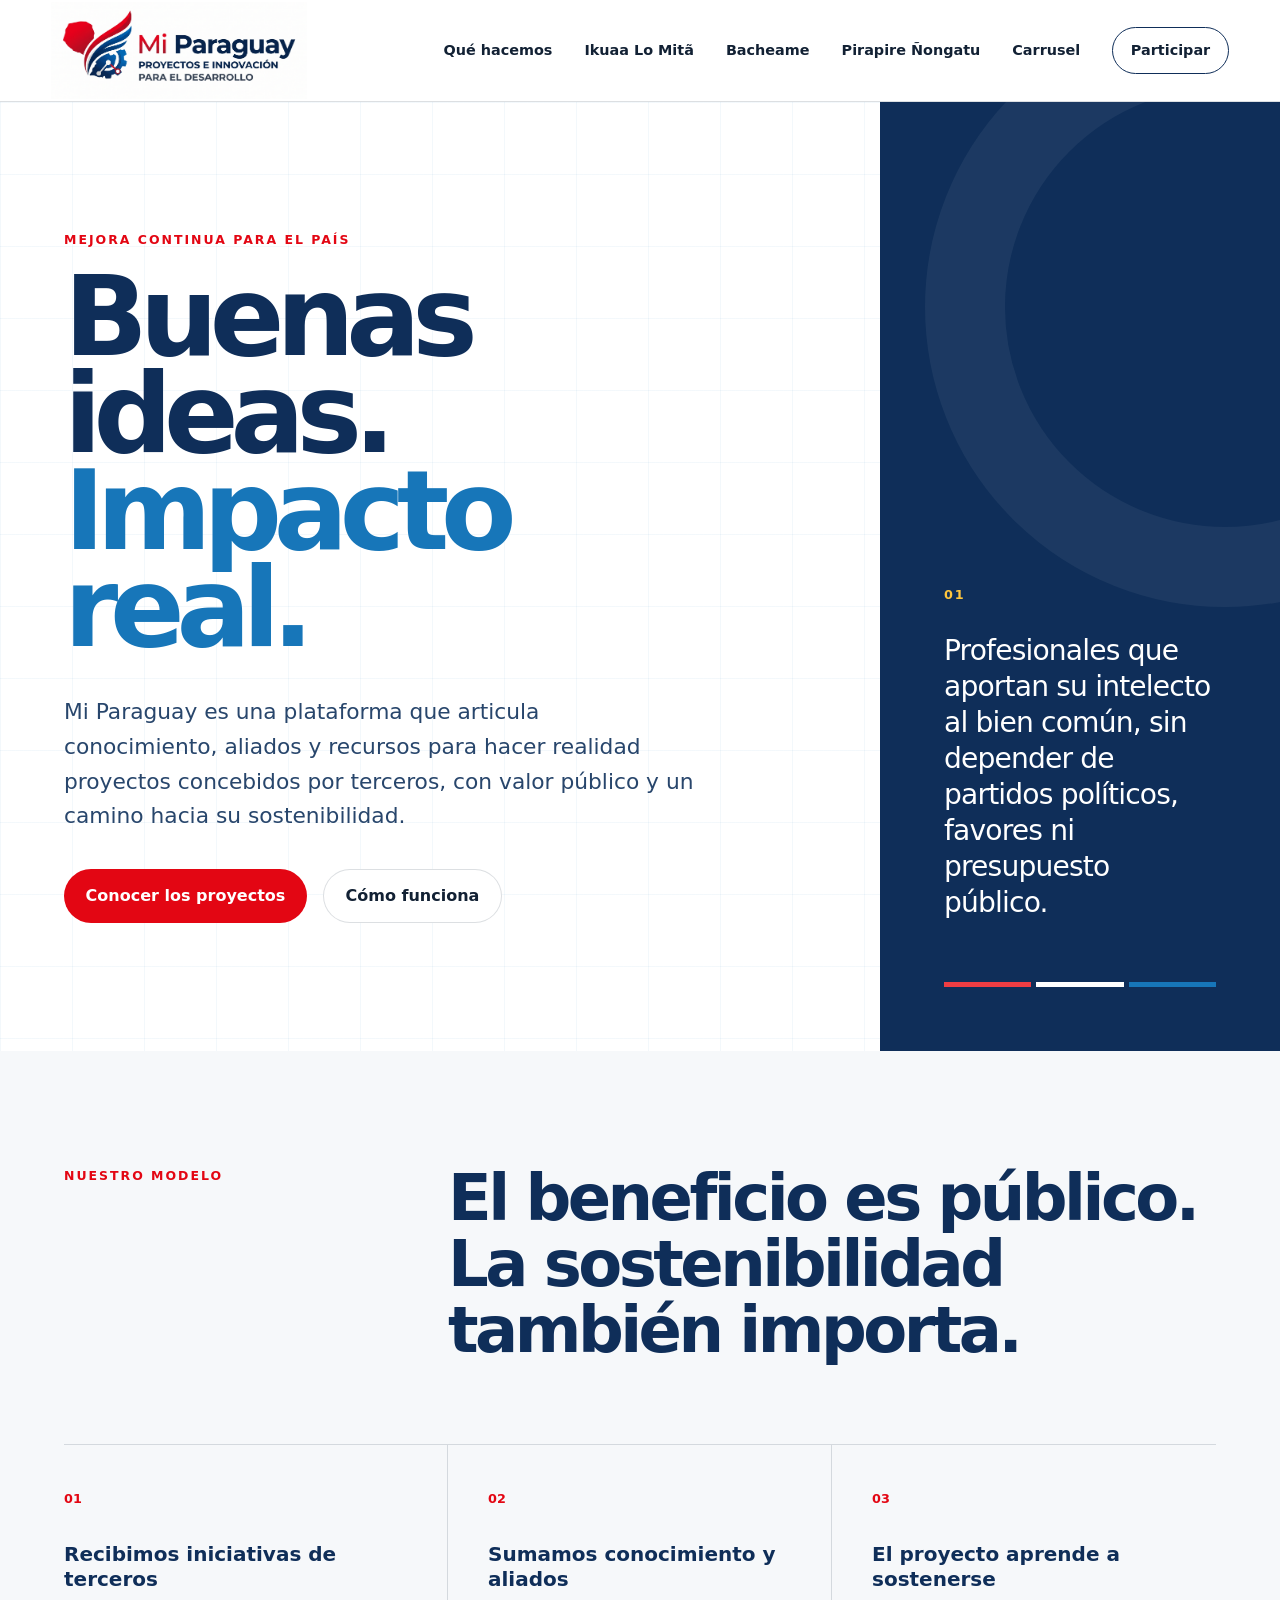
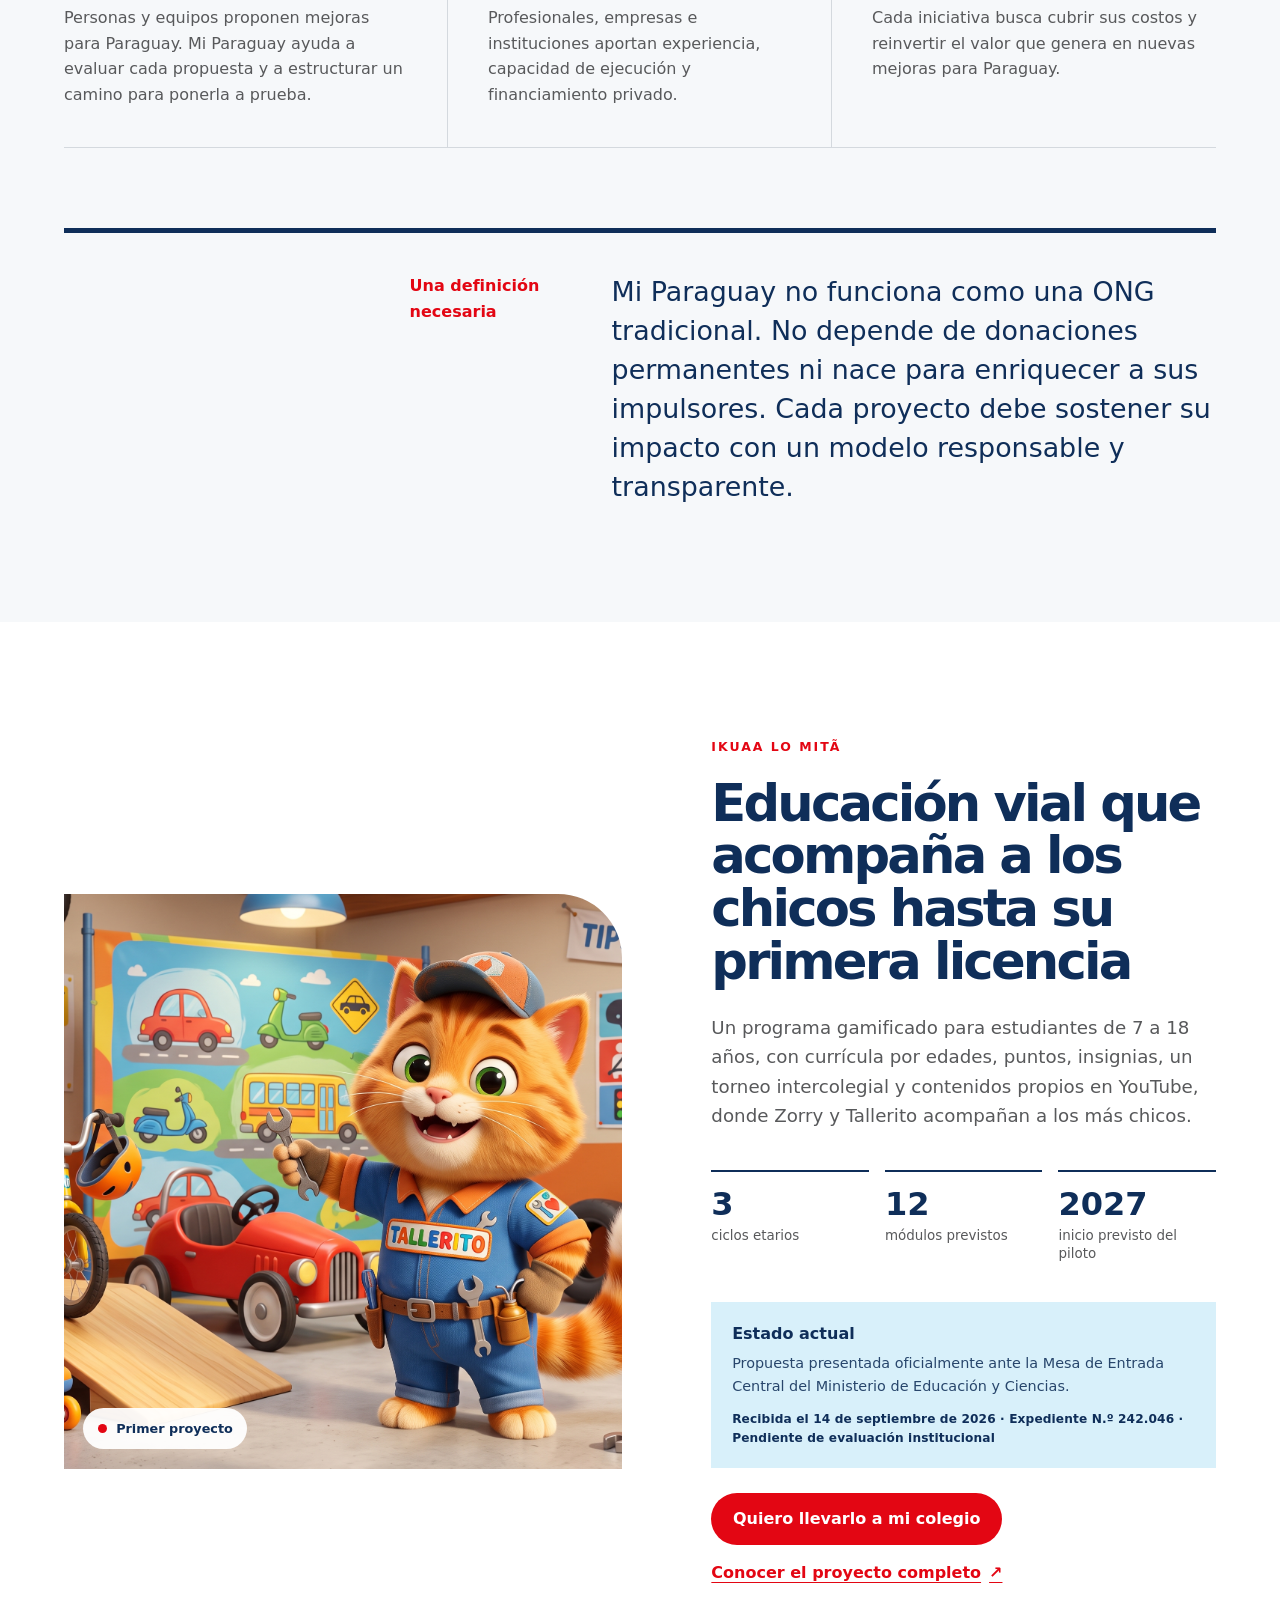
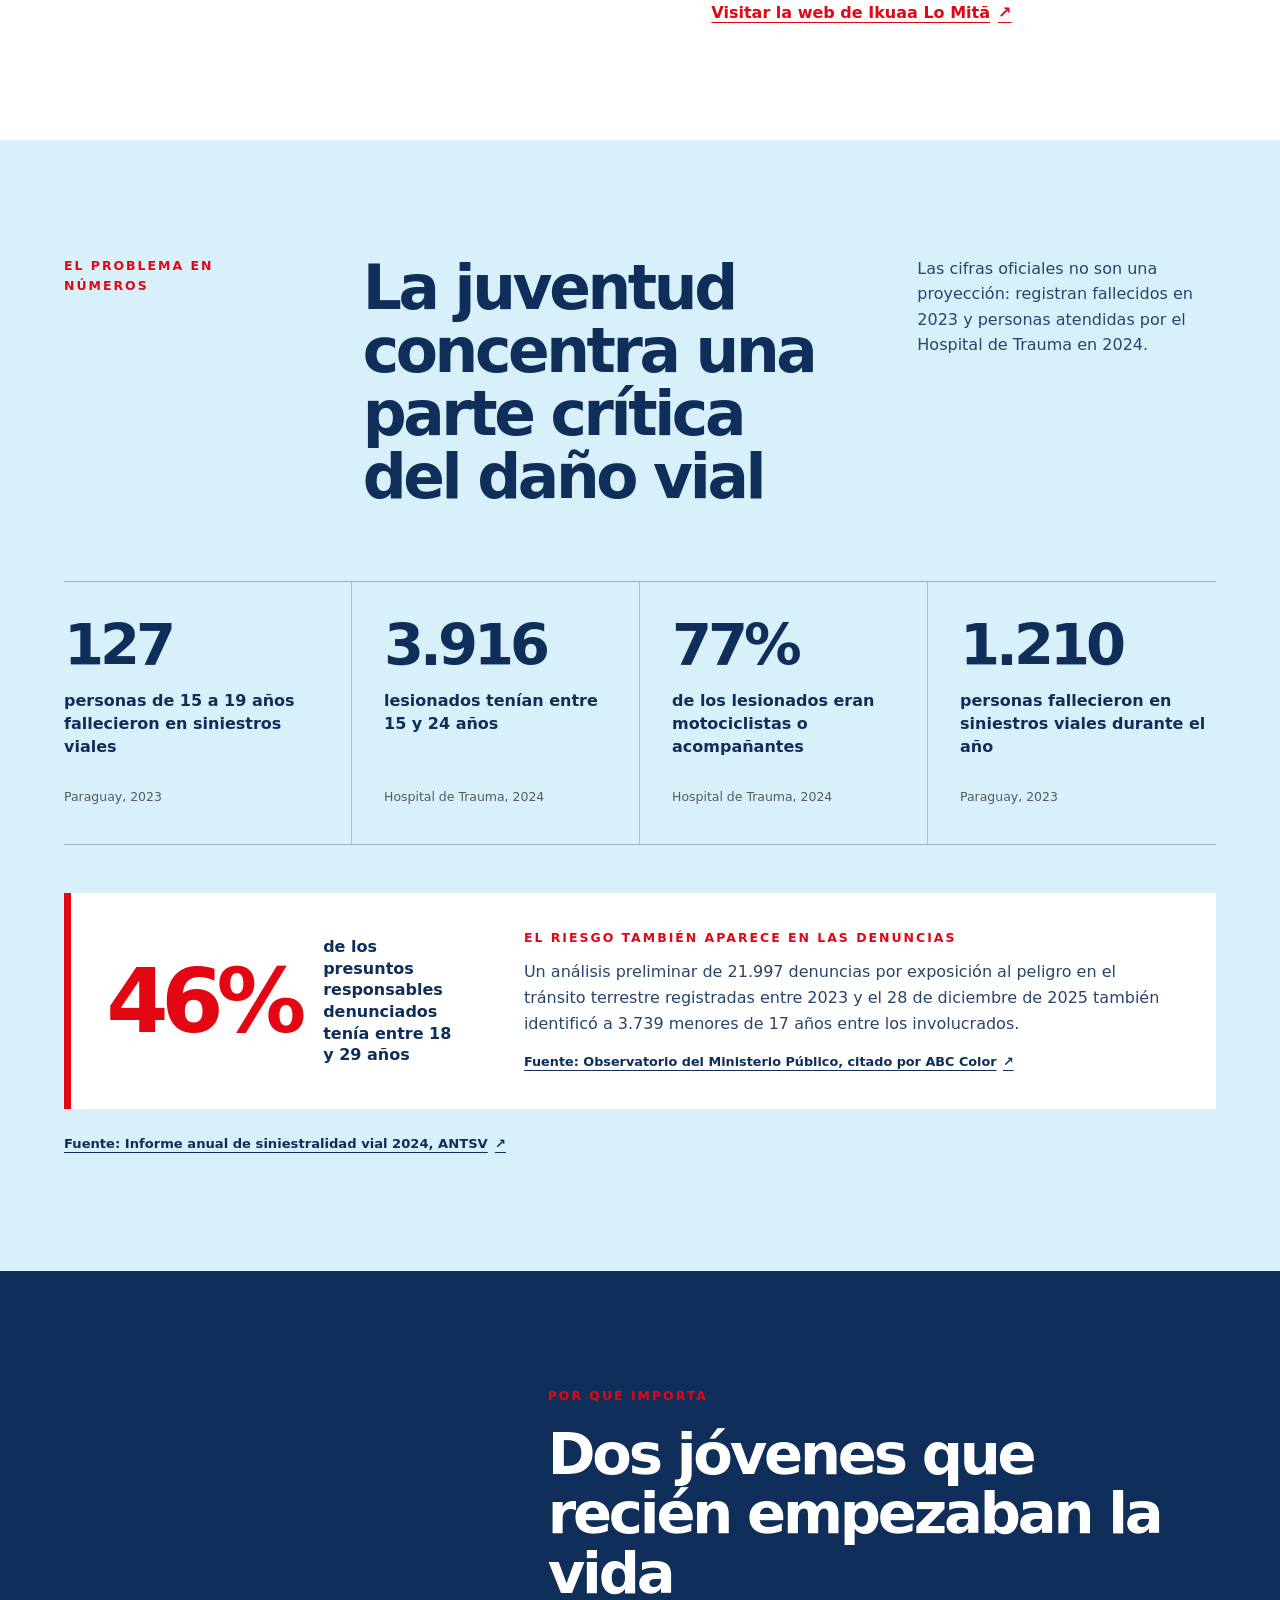
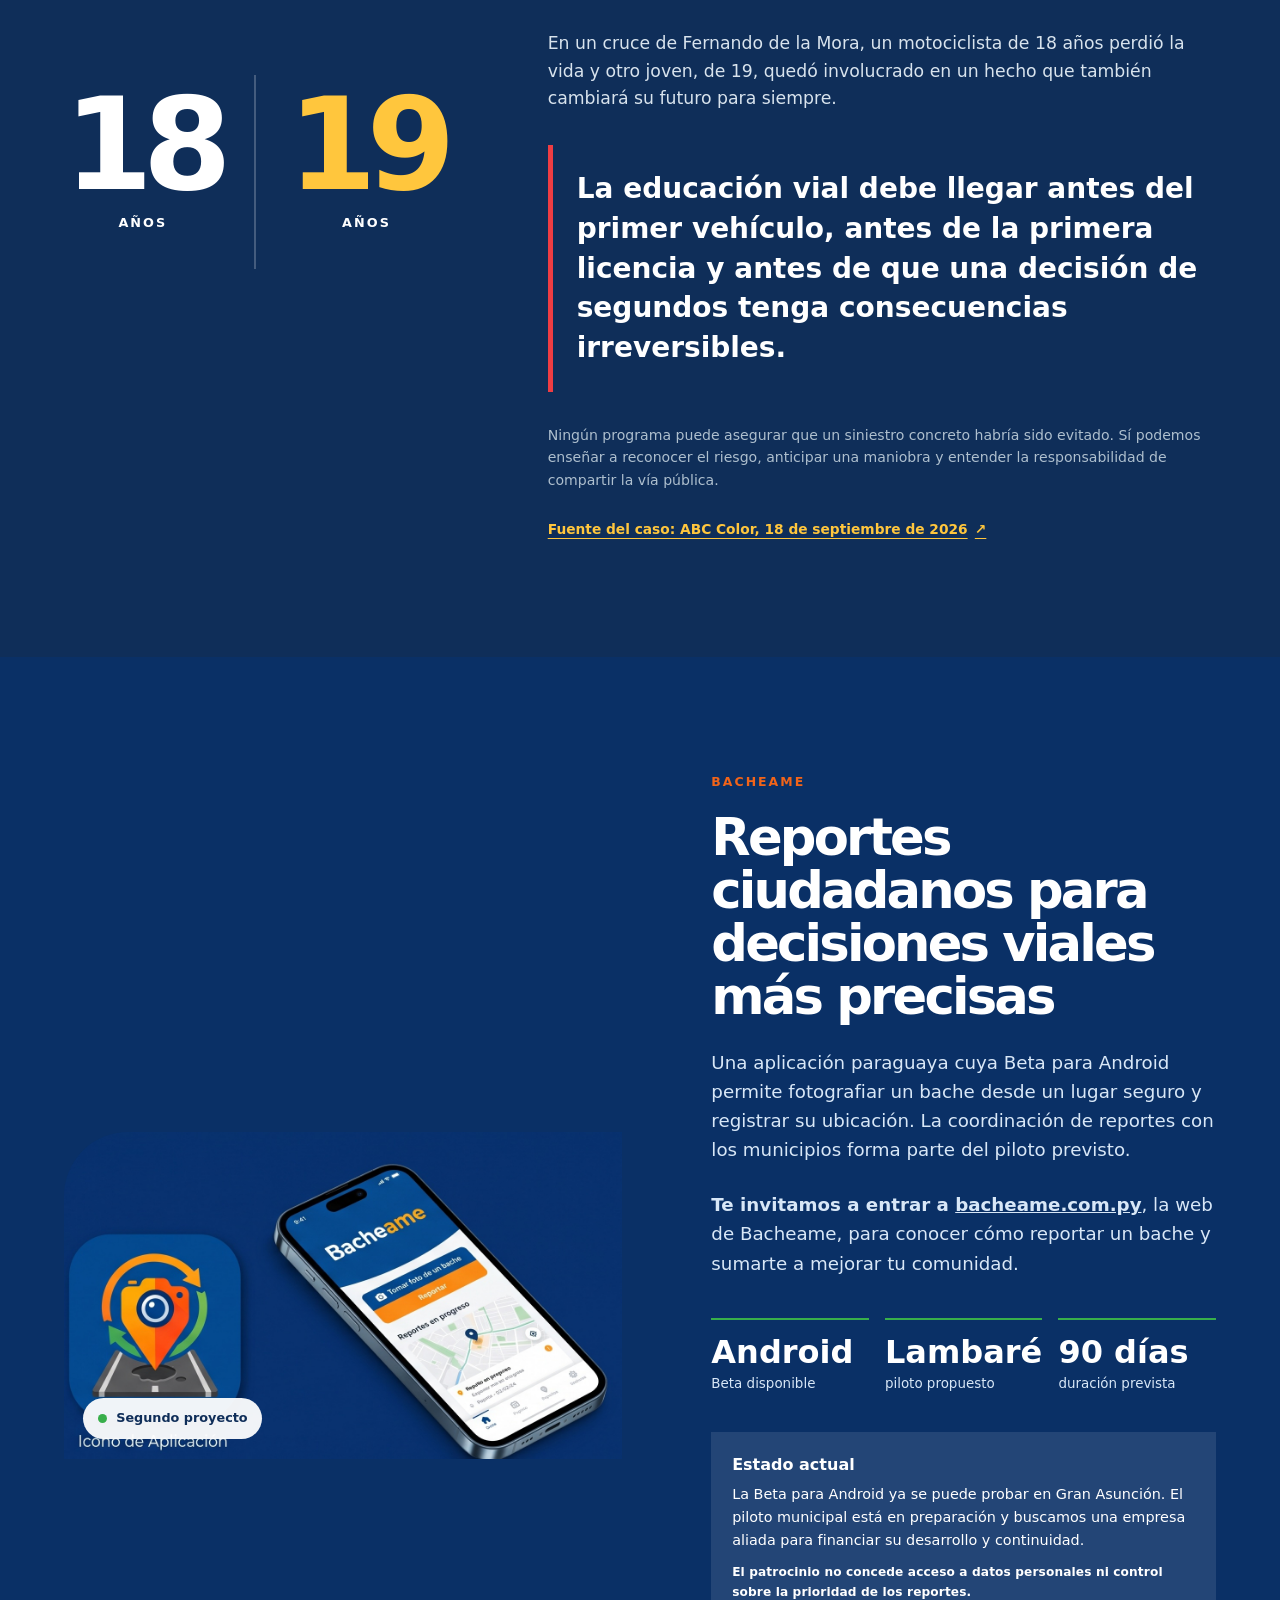
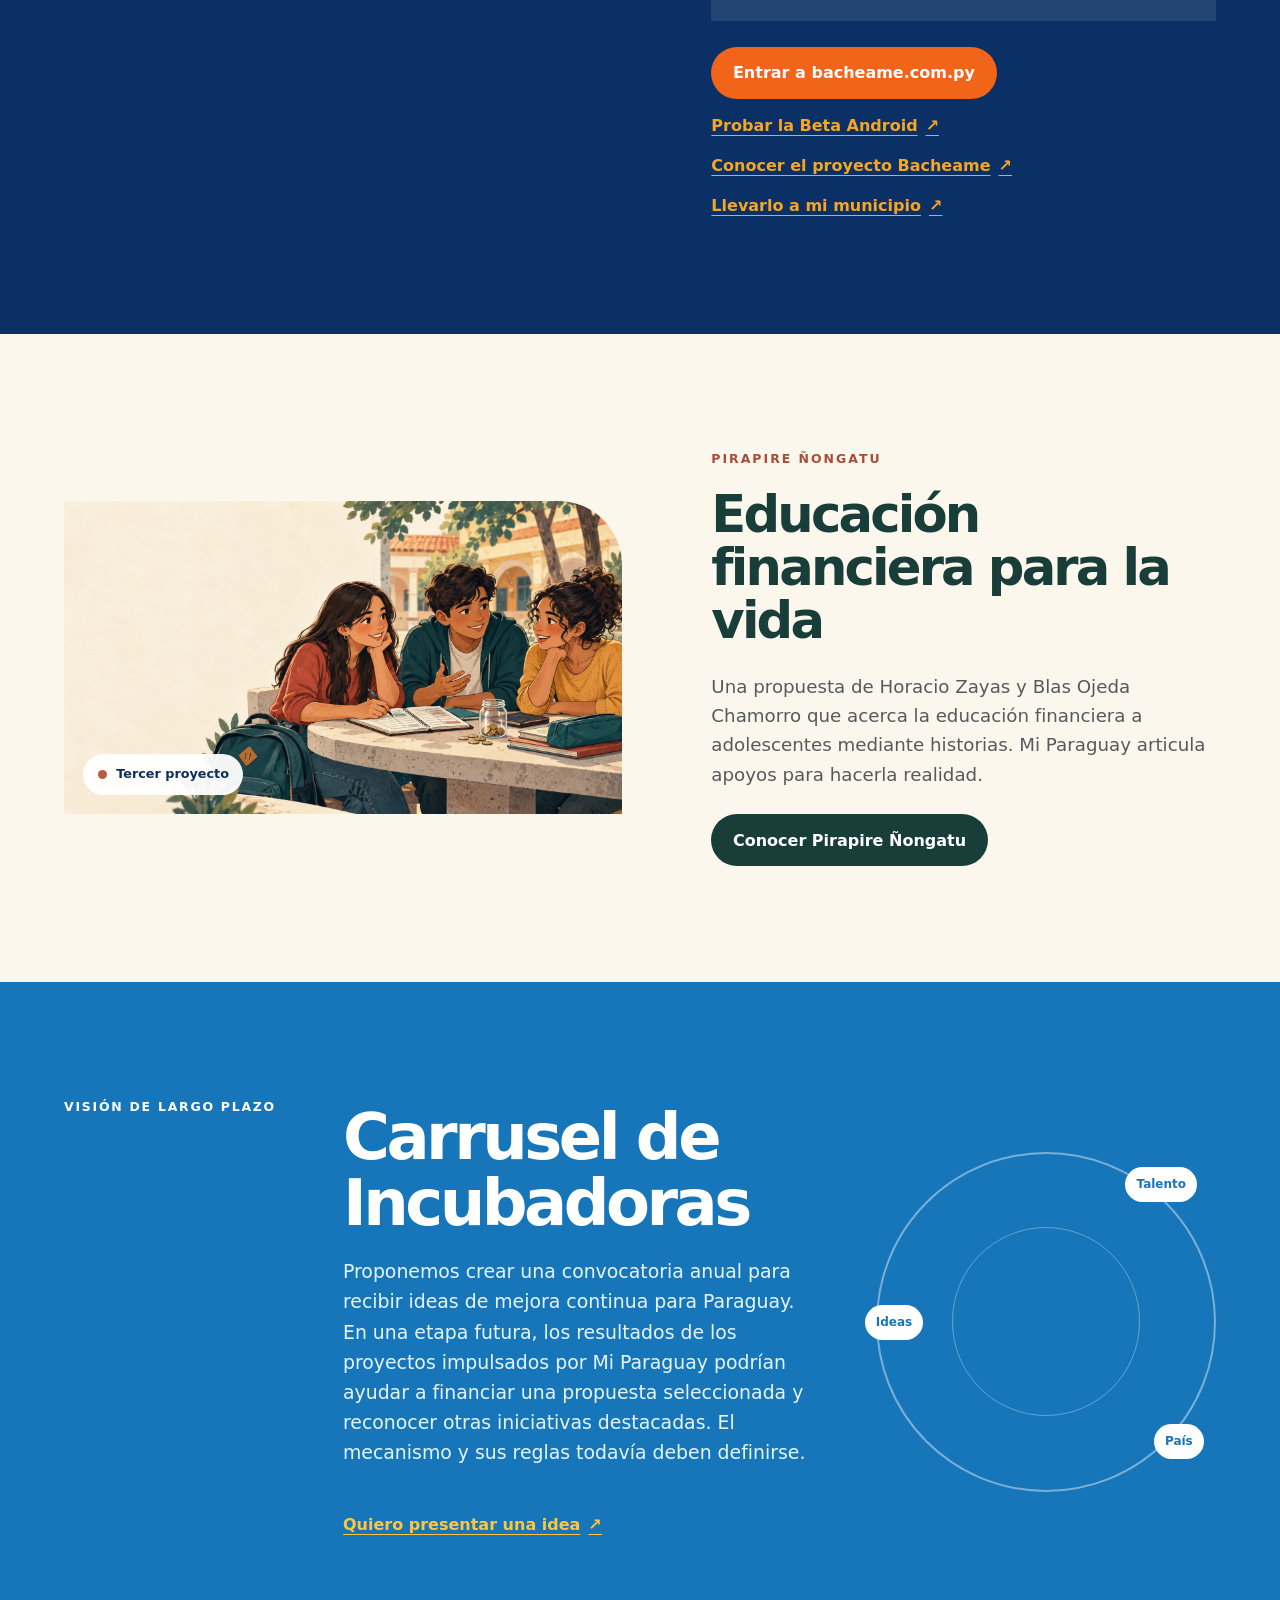
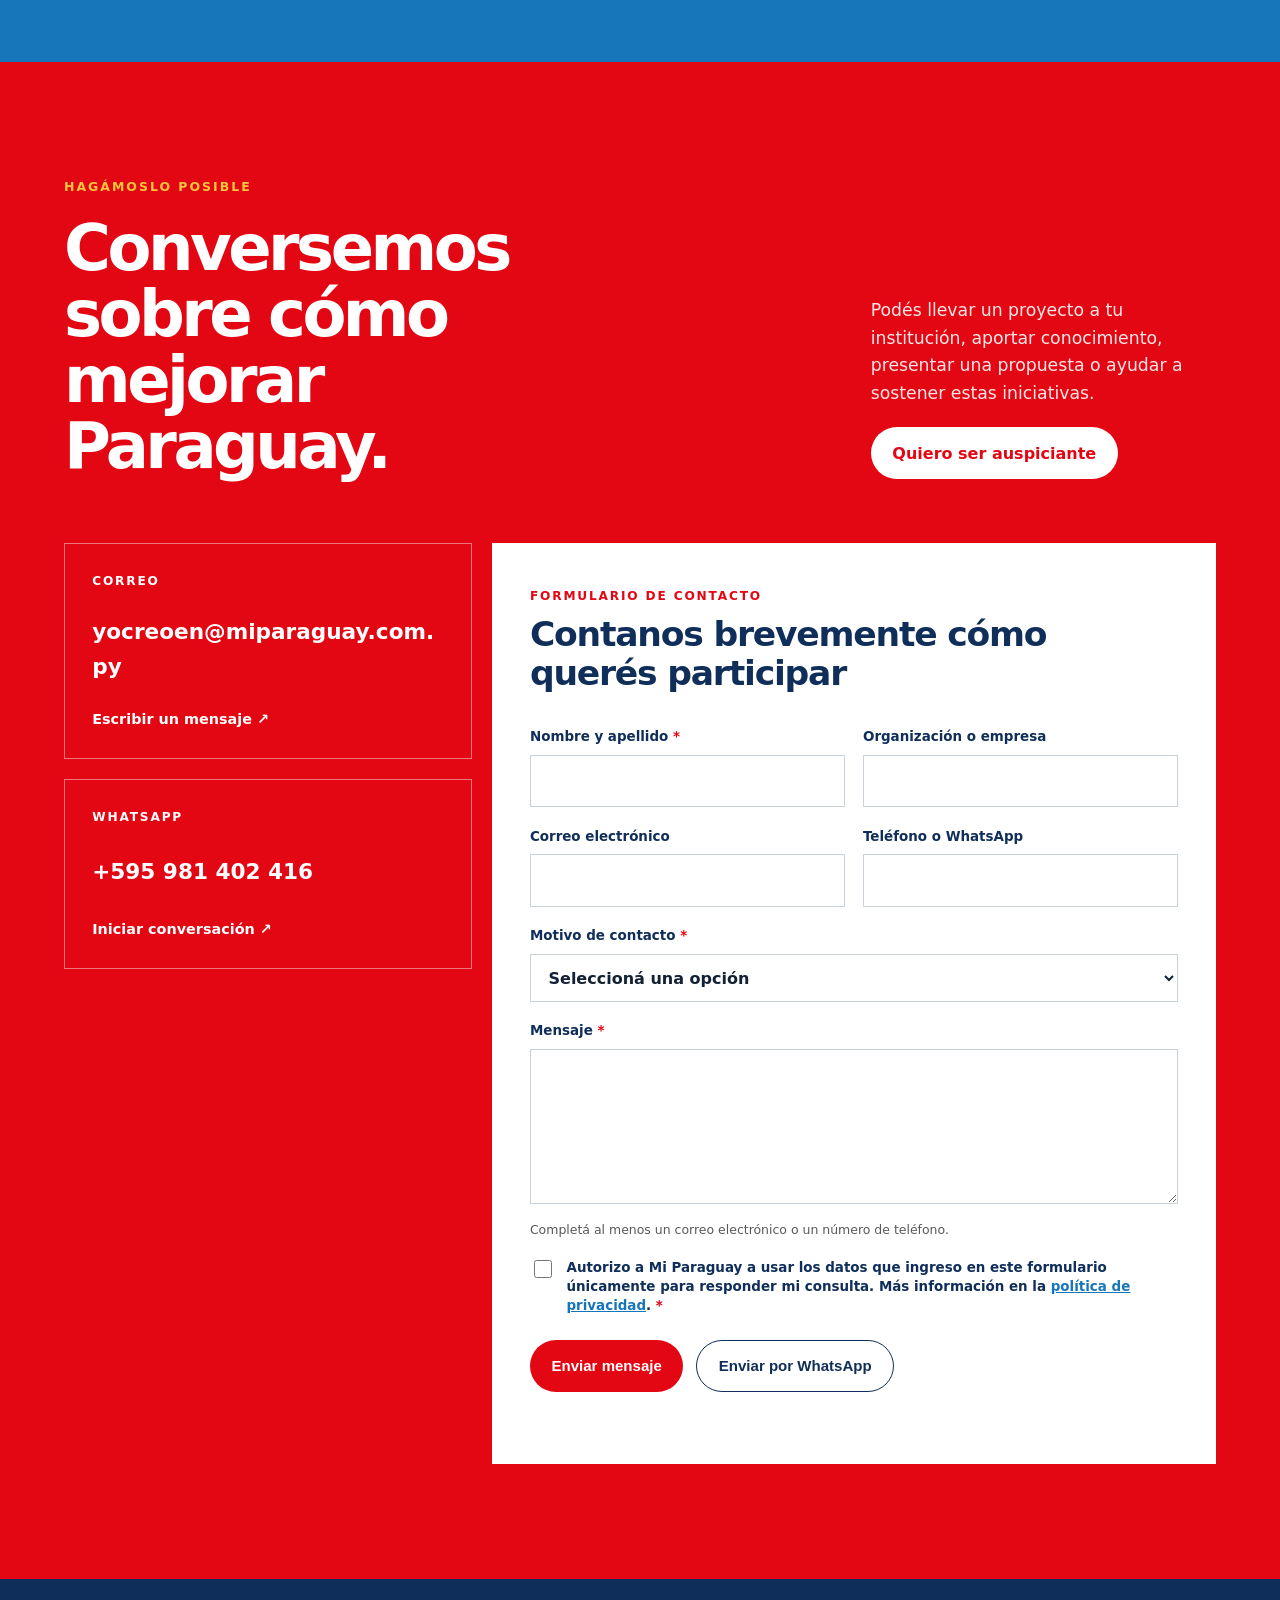
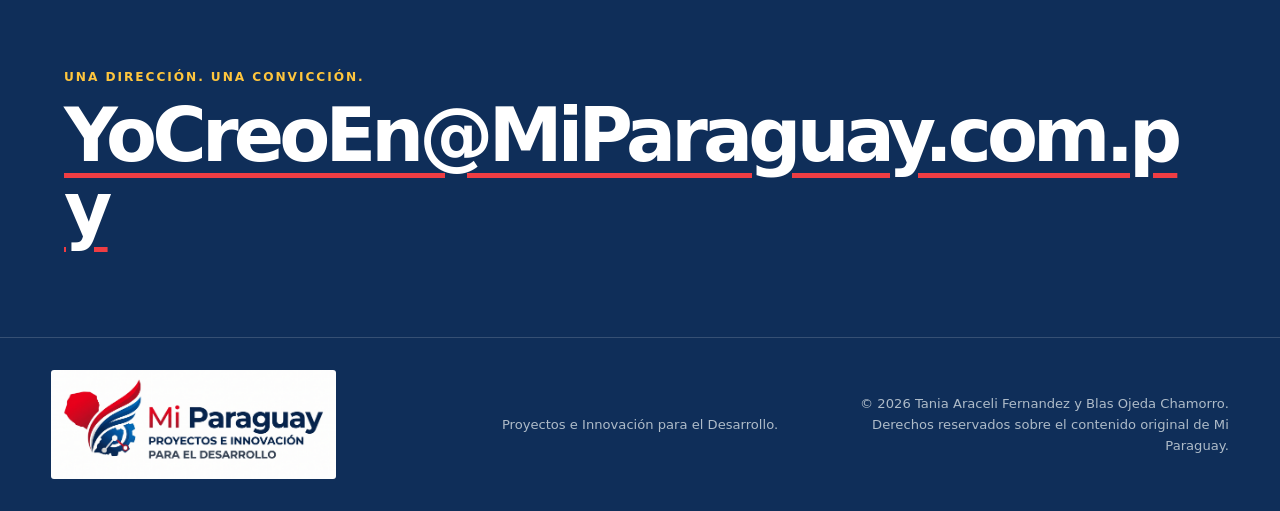
==== commit 09991e3d: "Enlace a bacheame.com.py" ====
--- a/index.html
+++ b/index.html
@@ -231,6 +231,9 @@
           <p class="project-intro">
             Una aplicación paraguaya cuya Beta para Android permite fotografiar un bache desde un lugar seguro y registrar su ubicación. La coordinación de reportes con los municipios forma parte del piloto previsto.
           </p>
+          <p class="project-intro">
+            <strong>Te invitamos a entrar a <a href="https://bacheame.com.py/" target="_blank" rel="noopener">bacheame.com.py</a></strong>, la web de Bacheame, para conocer cómo reportar un bache y sumarte a mejorar tu comunidad.
+          </p>
 
           <dl class="project-facts">
             <div><dt>Android</dt><dd>Beta disponible</dd></div>
@@ -244,8 +247,9 @@
             <span class="project-reference">El patrocinio no concede acceso a datos personales ni control sobre la prioridad de los reportes.</span>
           </div>
           <div class="project-actions">
-            <a class="button button-primary" href="bacheameprueba/">Probar la Beta Android</a>
-            <a class="text-link" href="bacheame/">Conocer Bacheame <span aria-hidden="true">↗</span></a>
+            <a class="button button-primary" href="https://bacheame.com.py/" target="_blank" rel="noopener">Entrar a bacheame.com.py</a>
+            <a class="text-link" href="bacheameprueba/">Probar la Beta Android <span aria-hidden="true">↗</span></a>
+            <a class="text-link" href="bacheame/">Conocer el proyecto Bacheame <span aria-hidden="true">↗</span></a>
             <a class="text-link" href="#participar" data-contact-motive="Quiero llevar Bacheame a mi municipio">Llevarlo a mi municipio <span aria-hidden="true">↗</span></a>
           </div>
         </div>
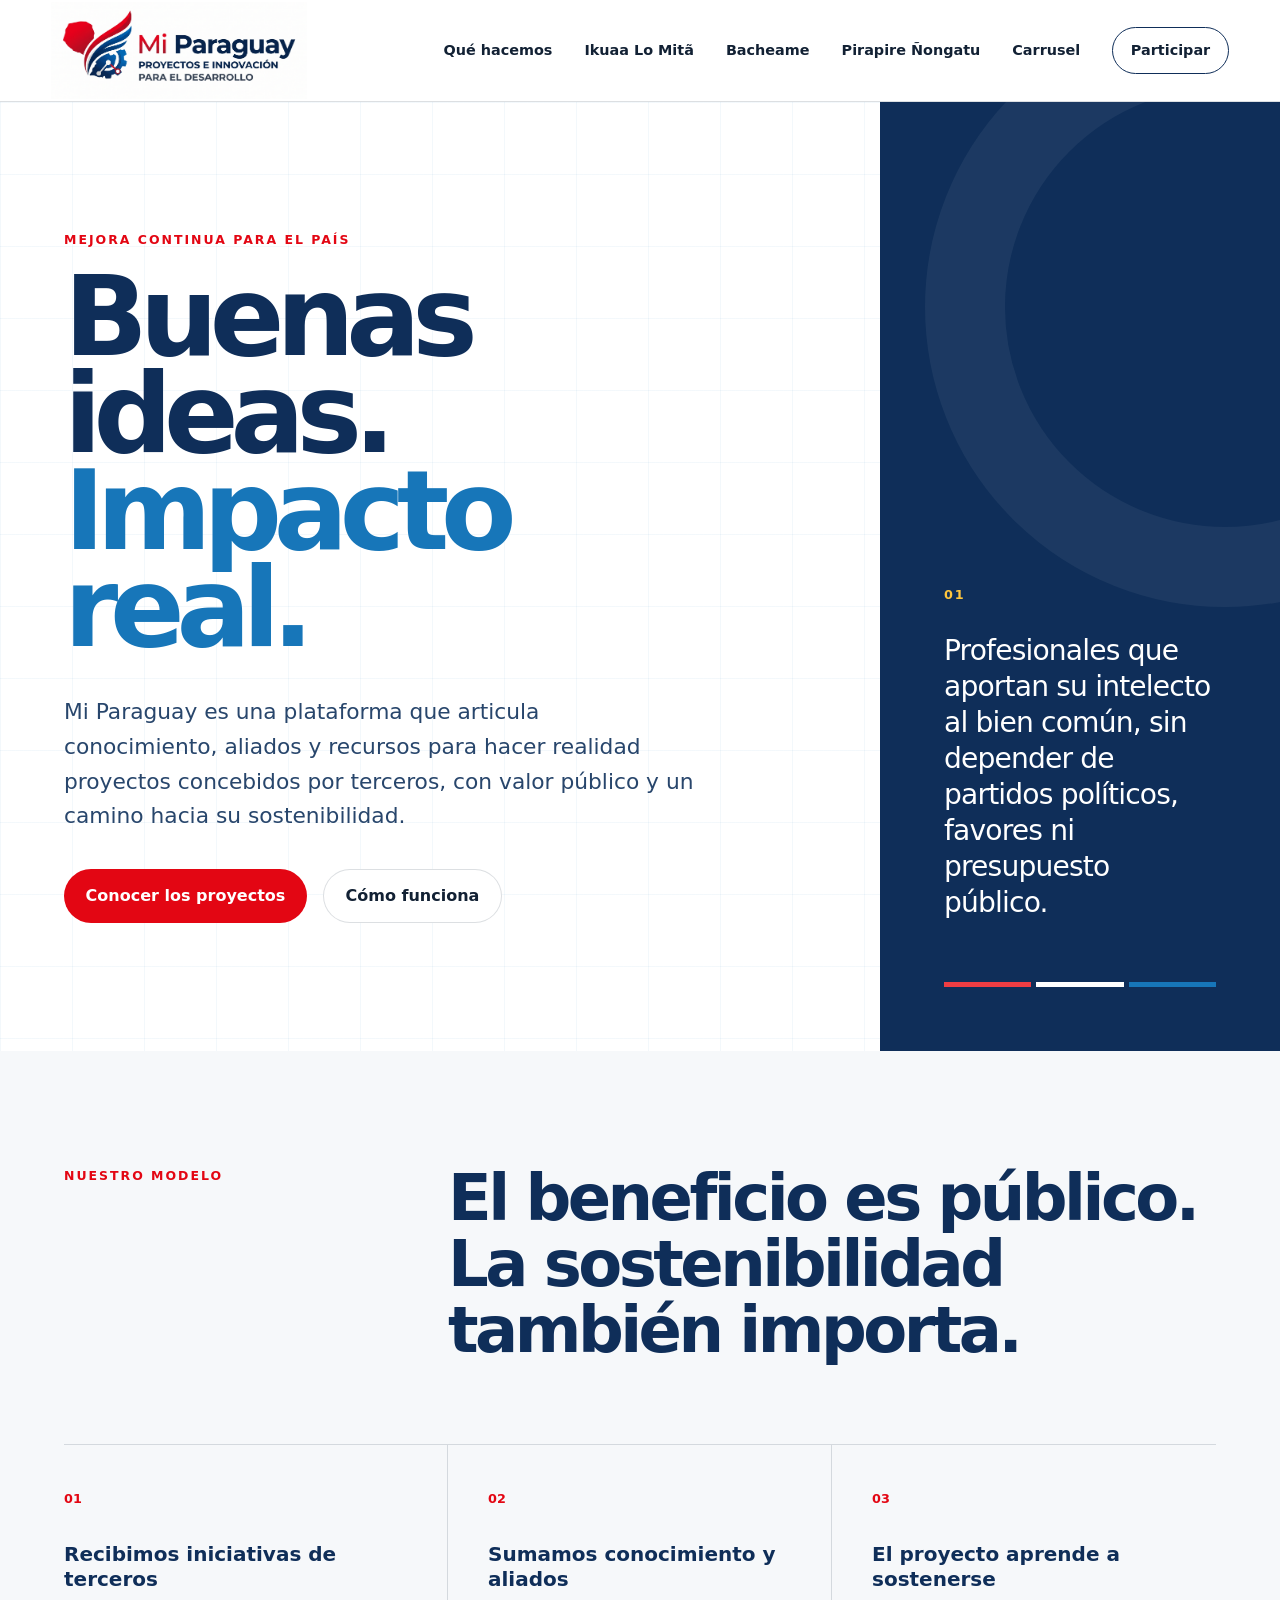
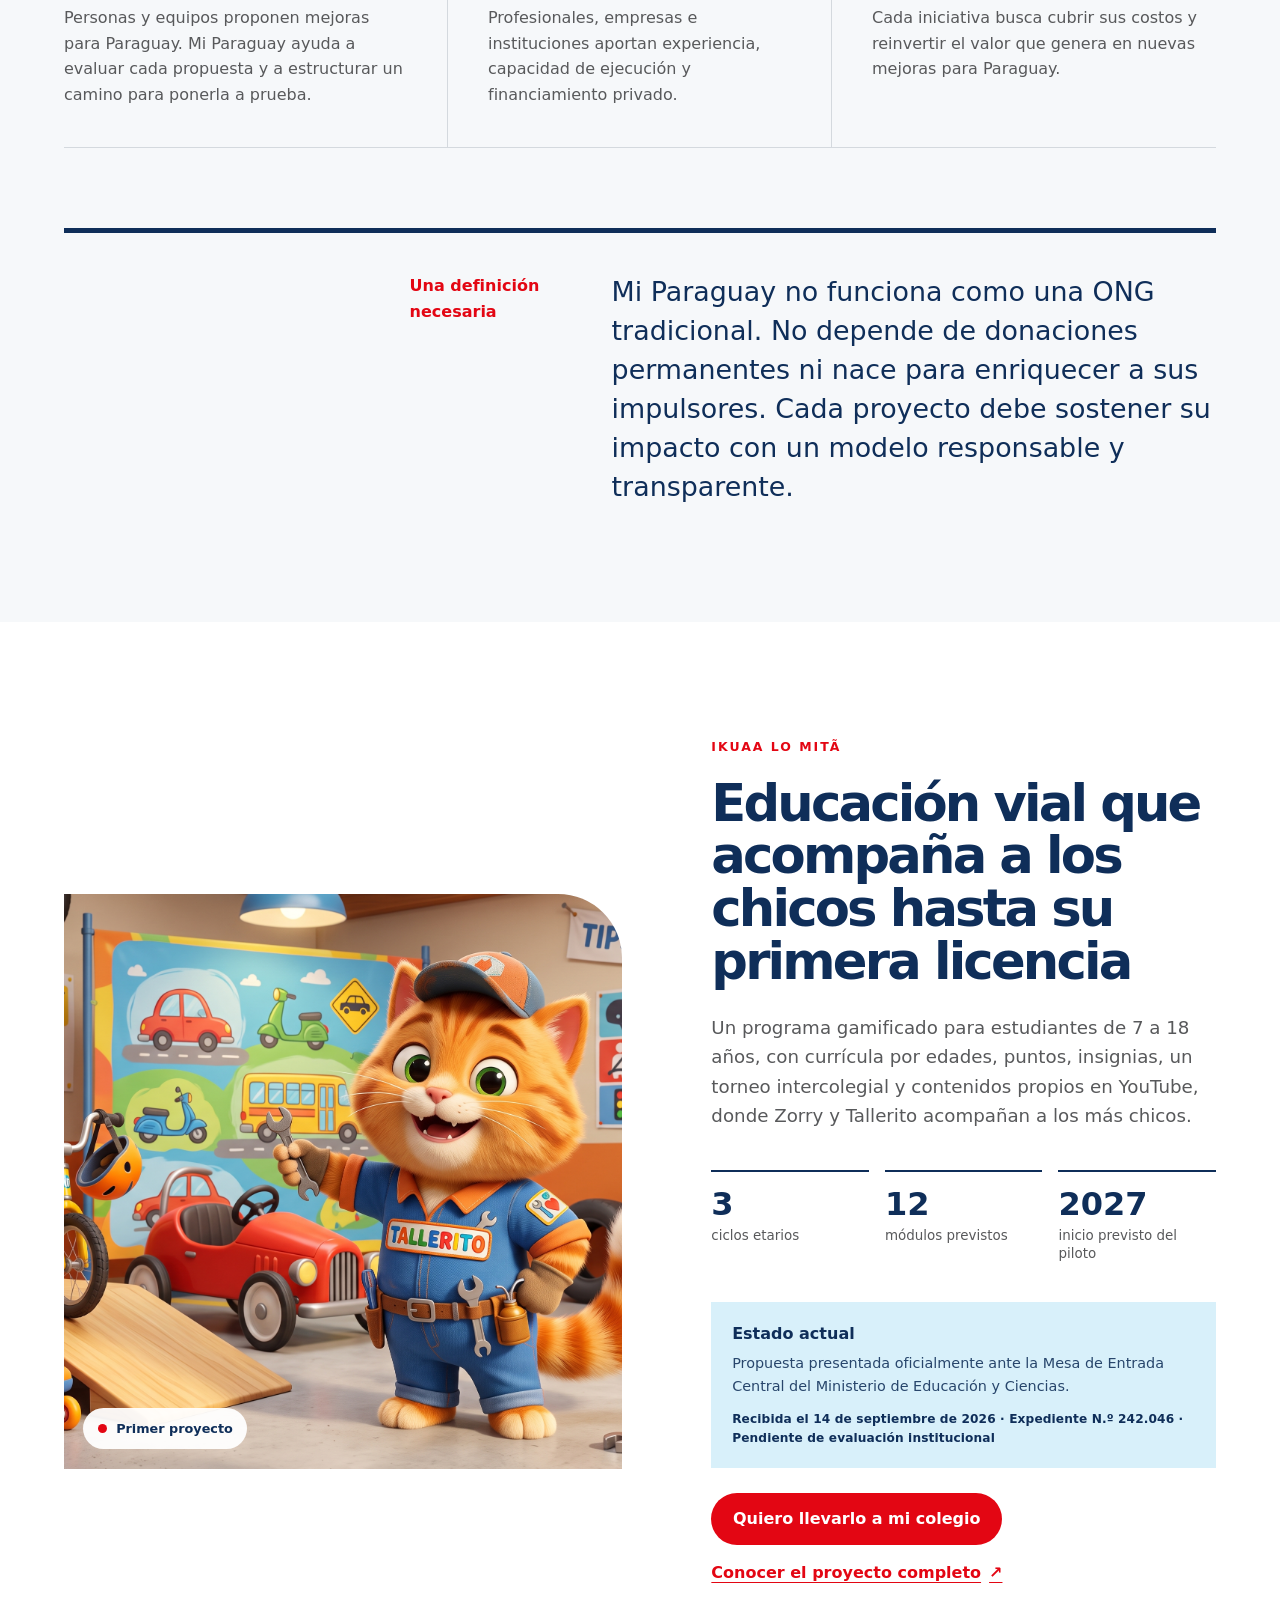
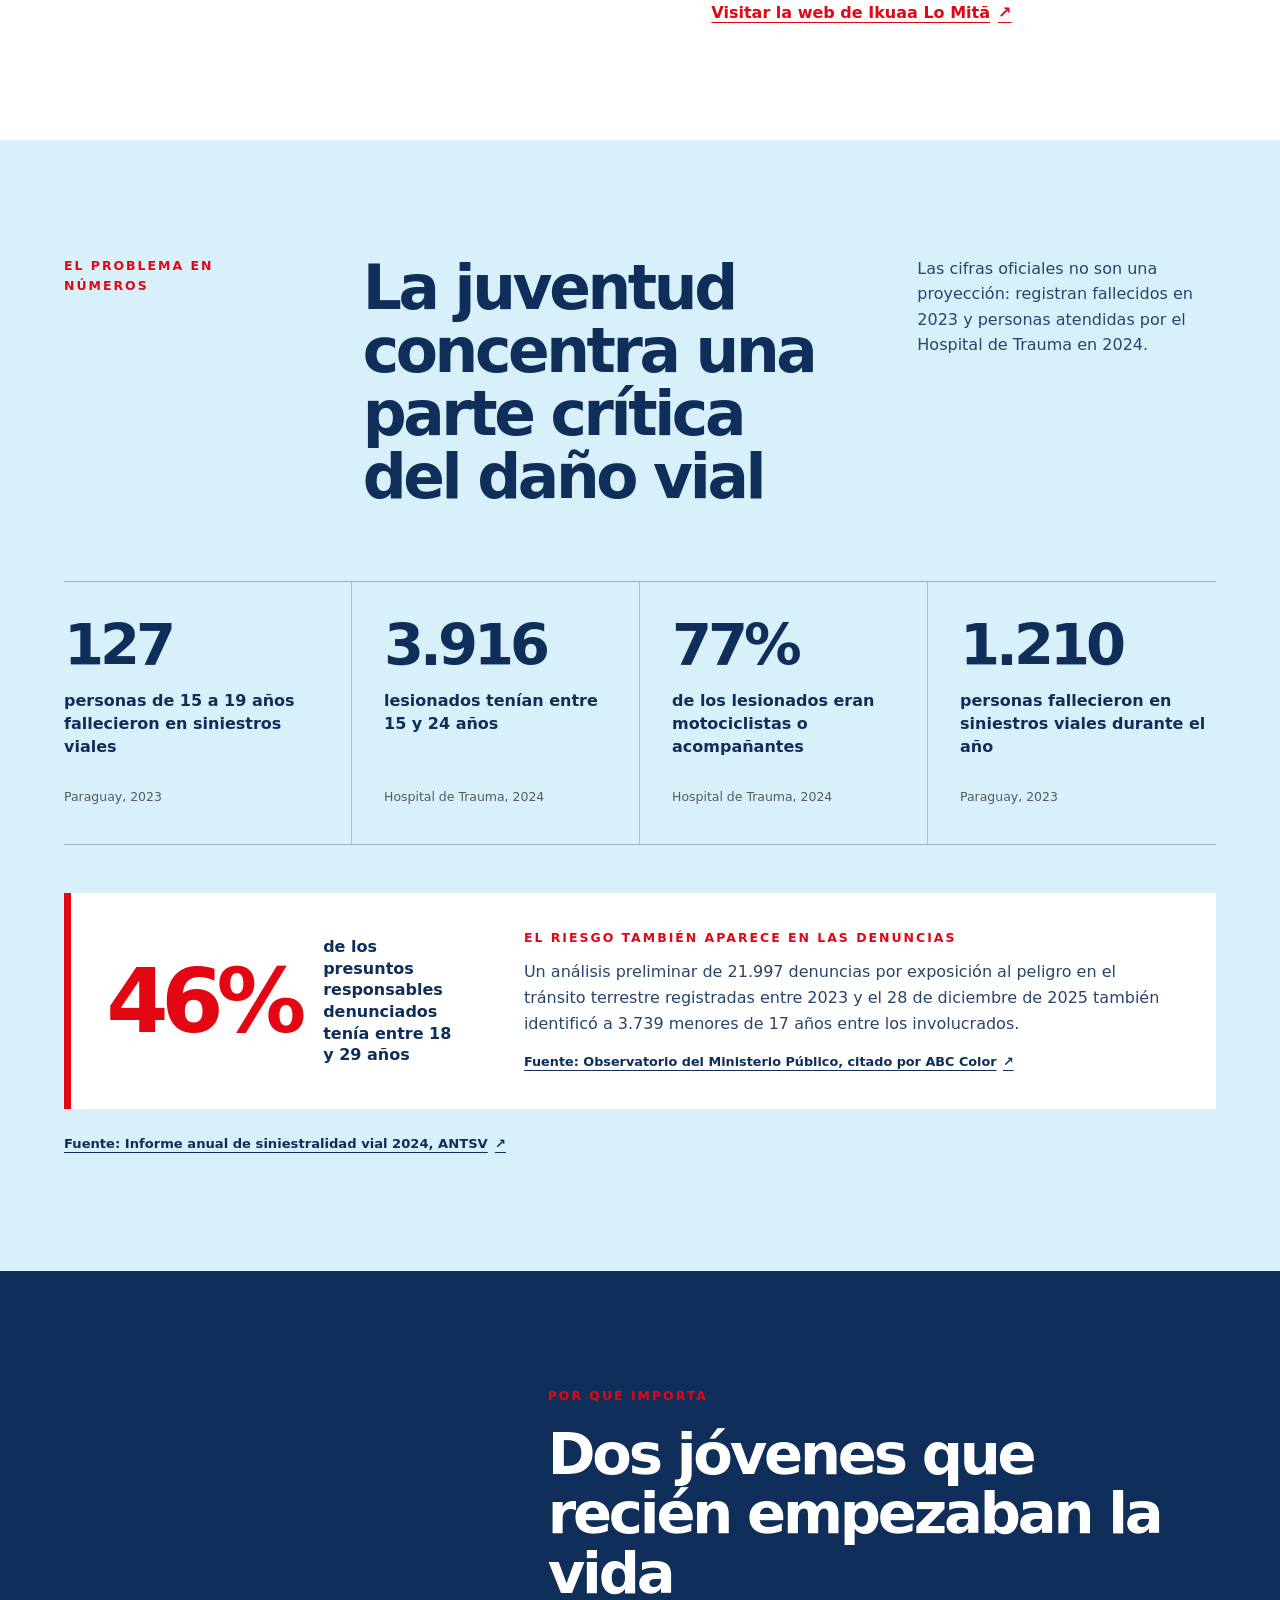
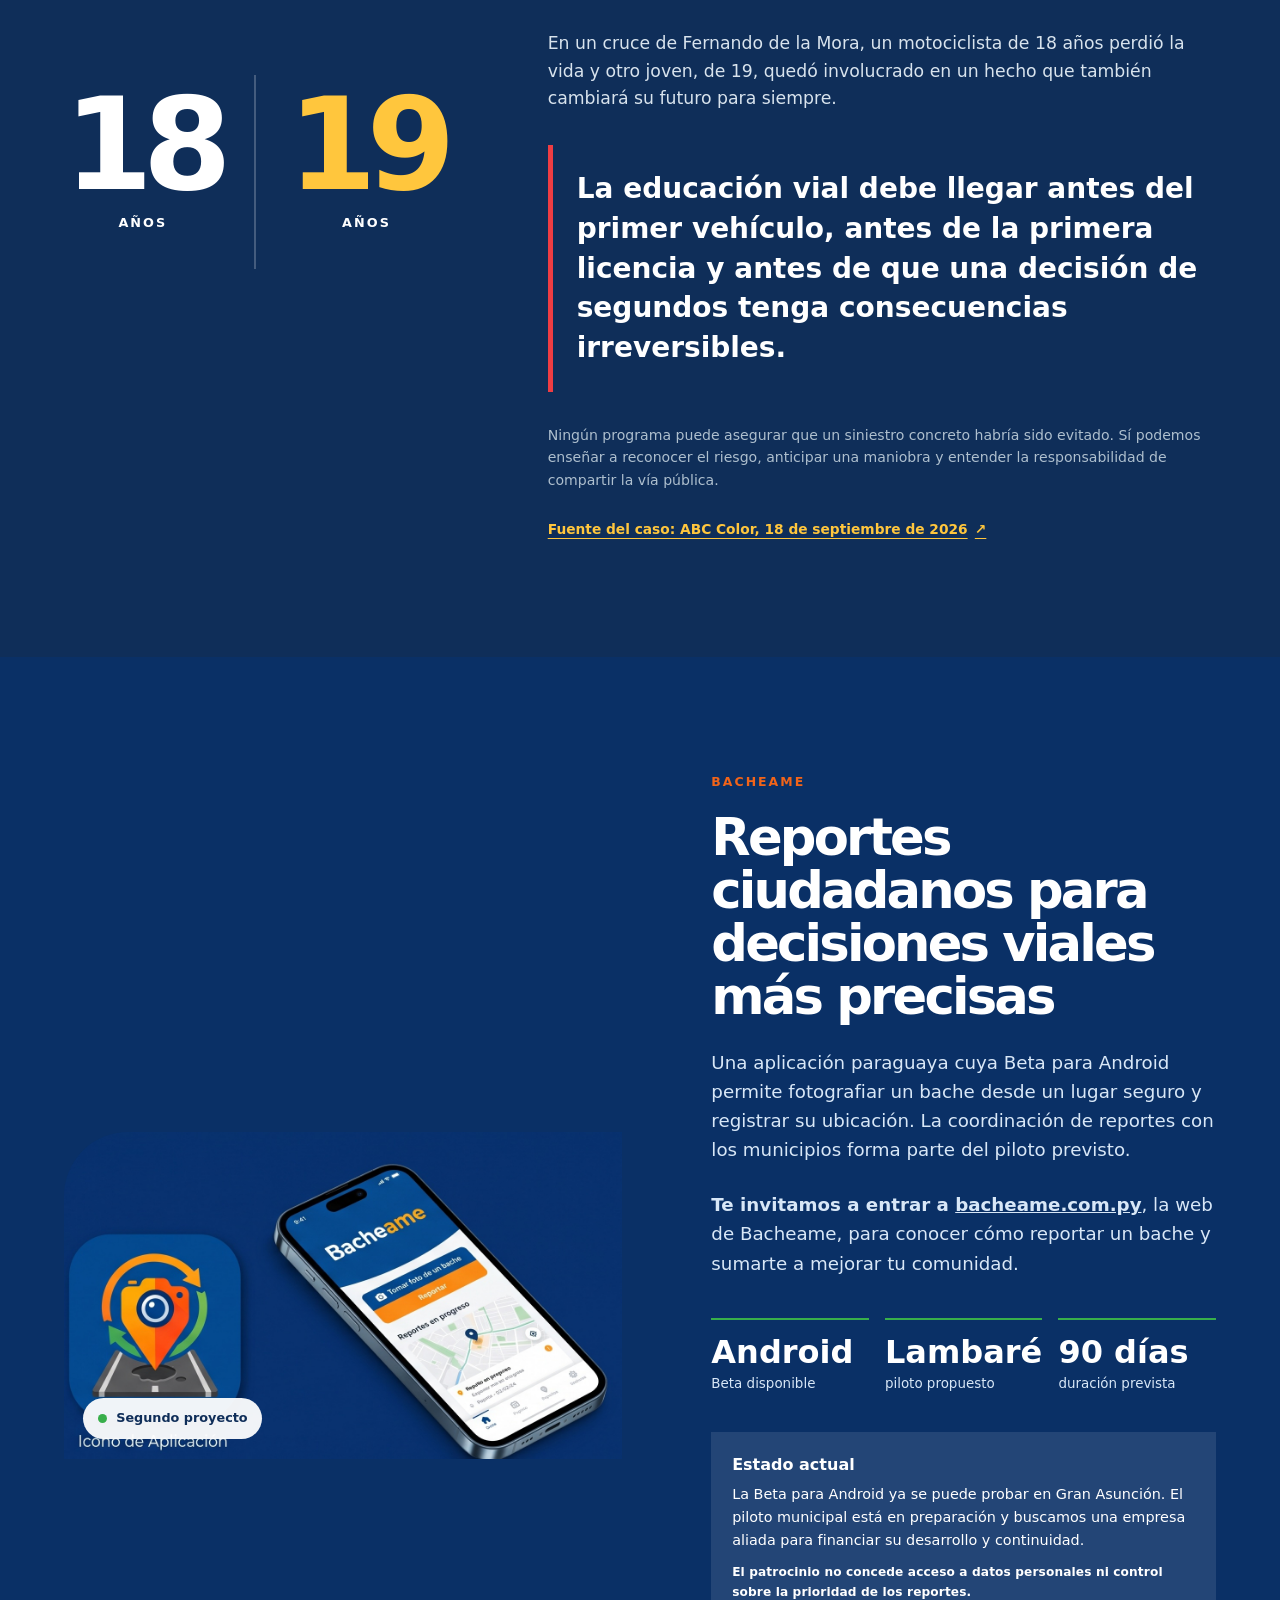
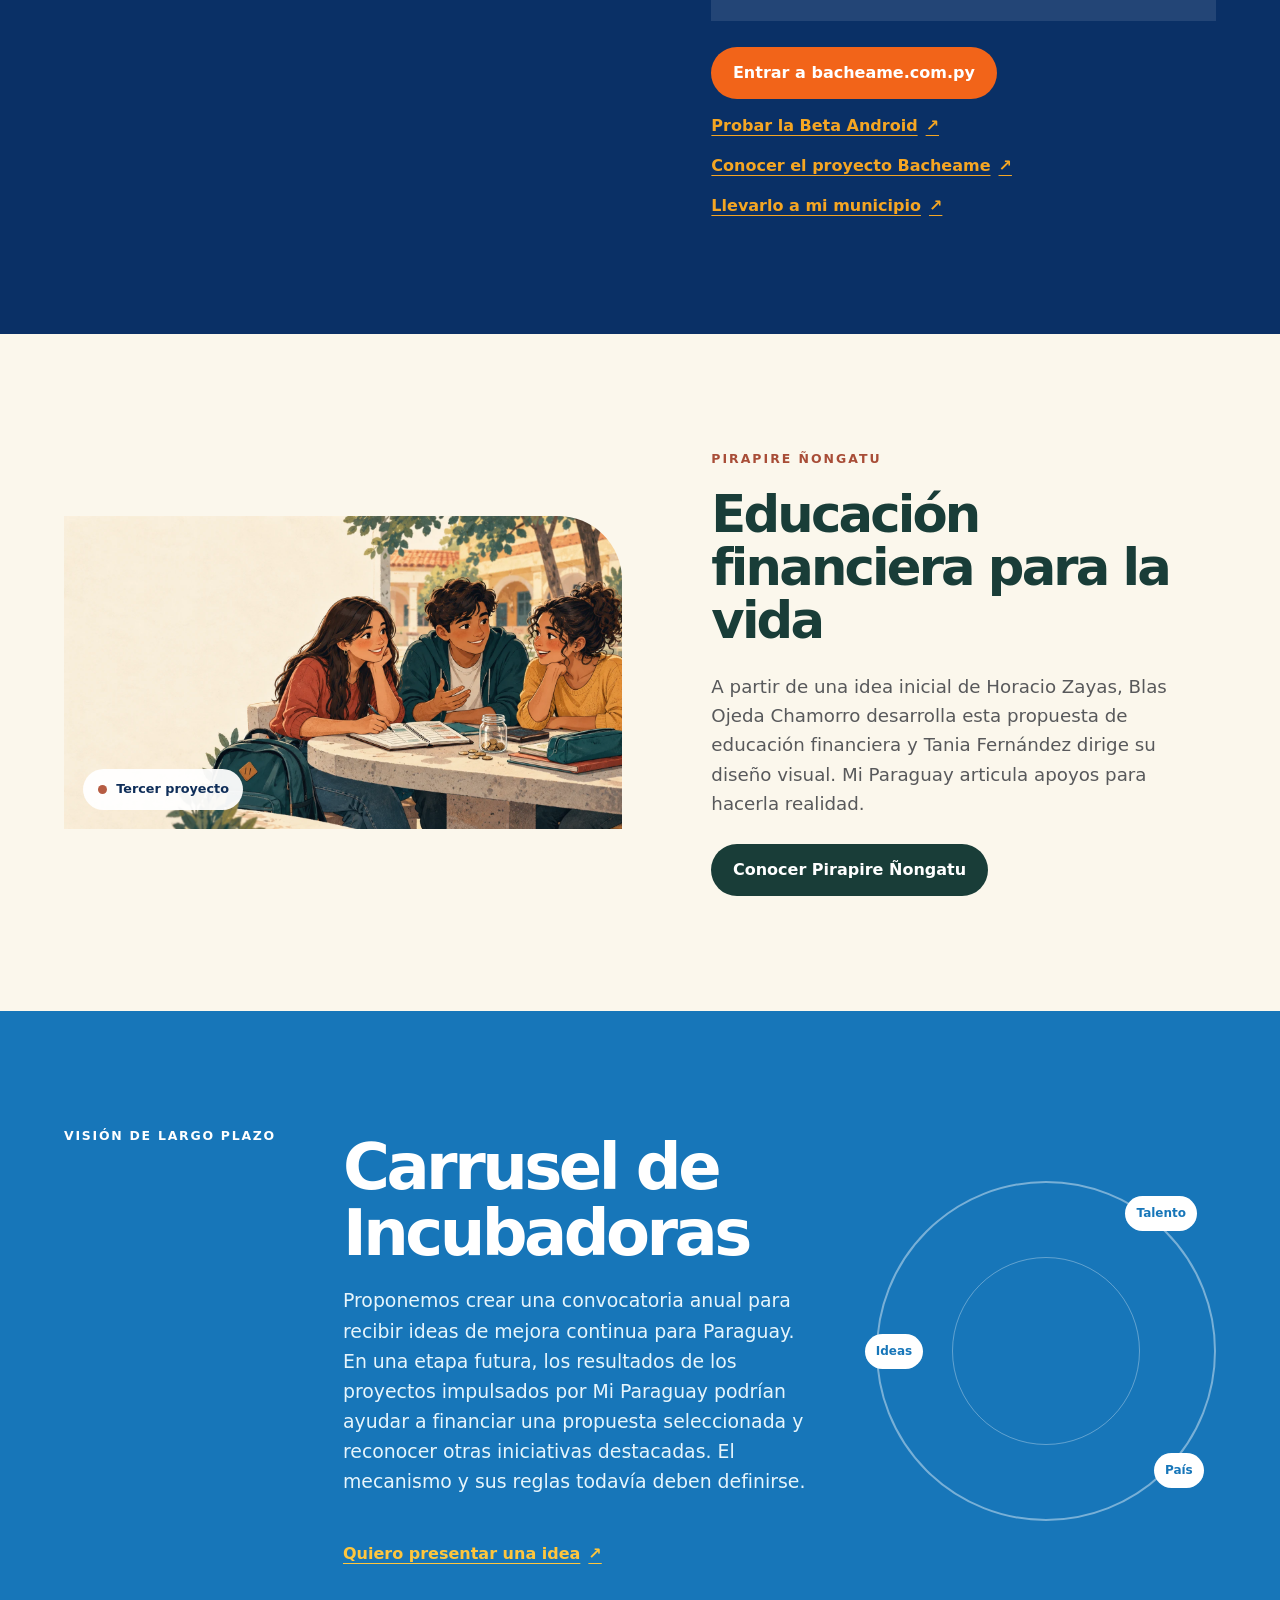
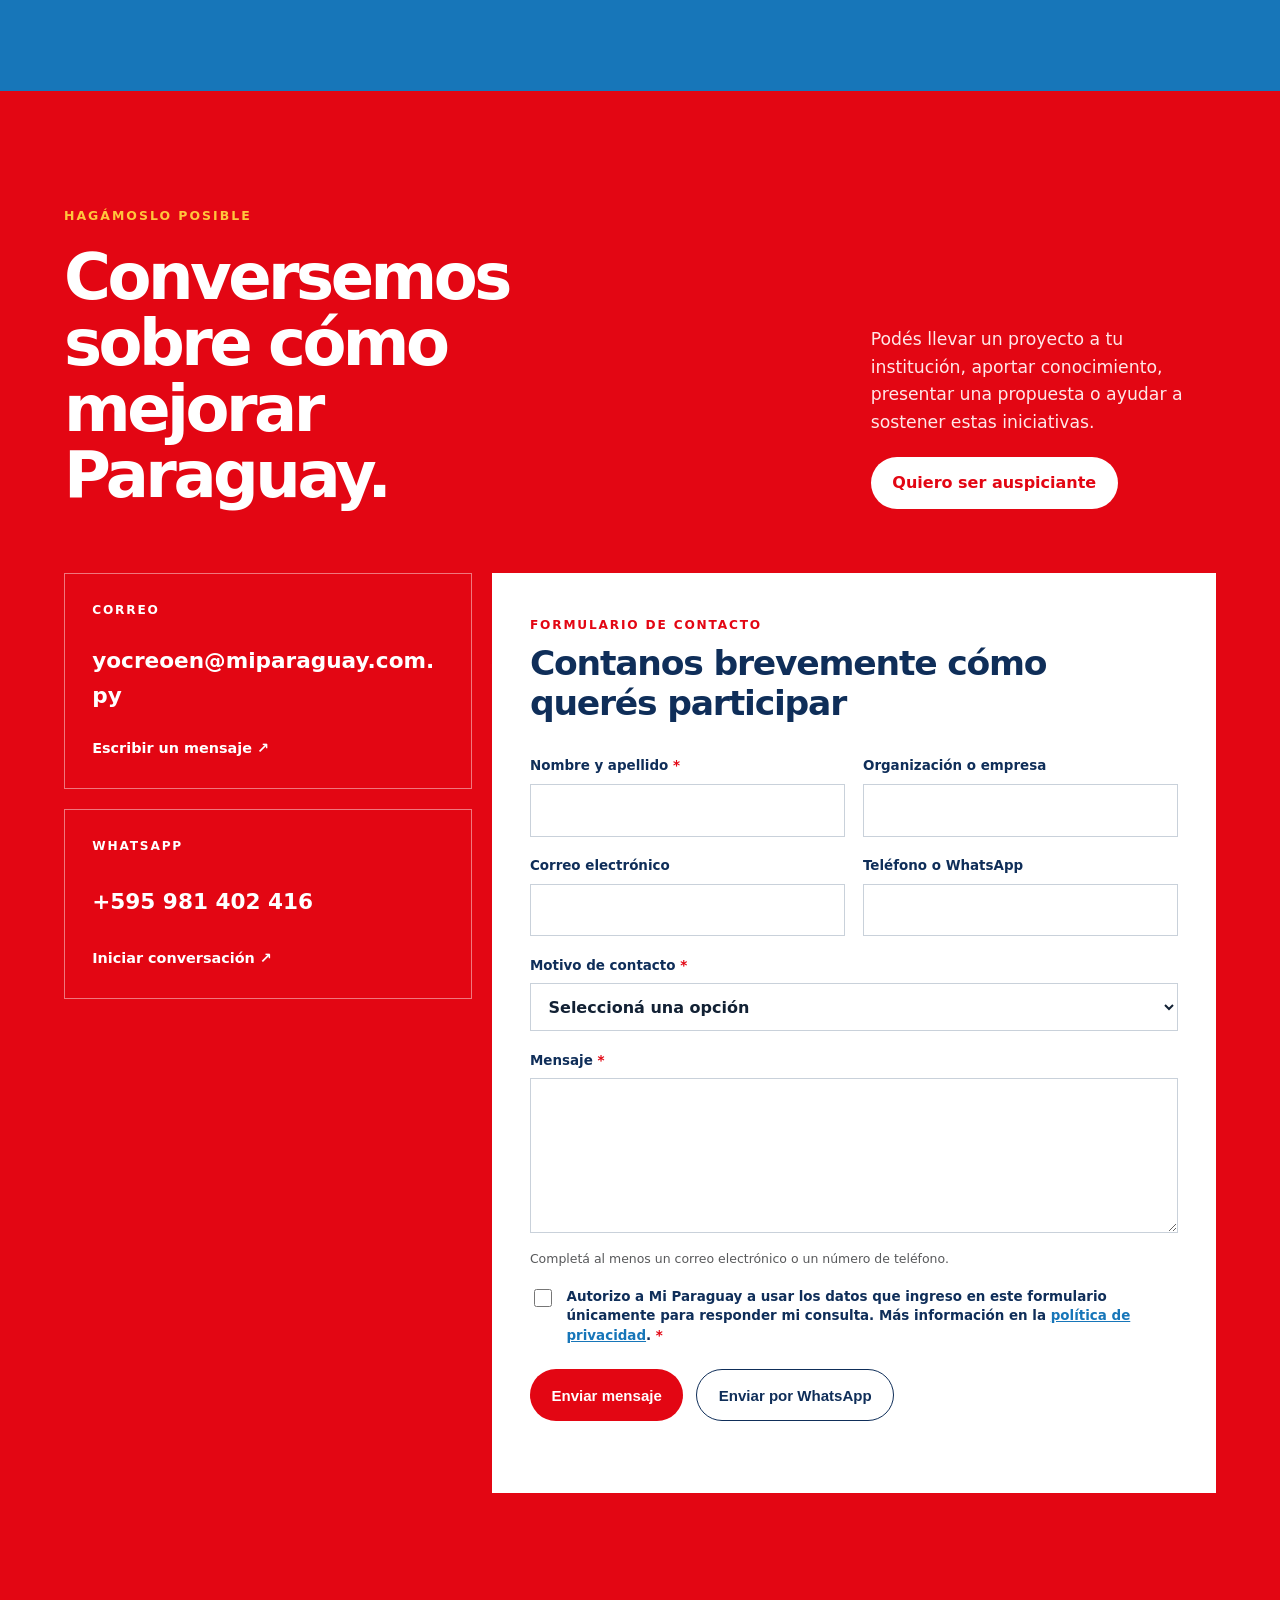
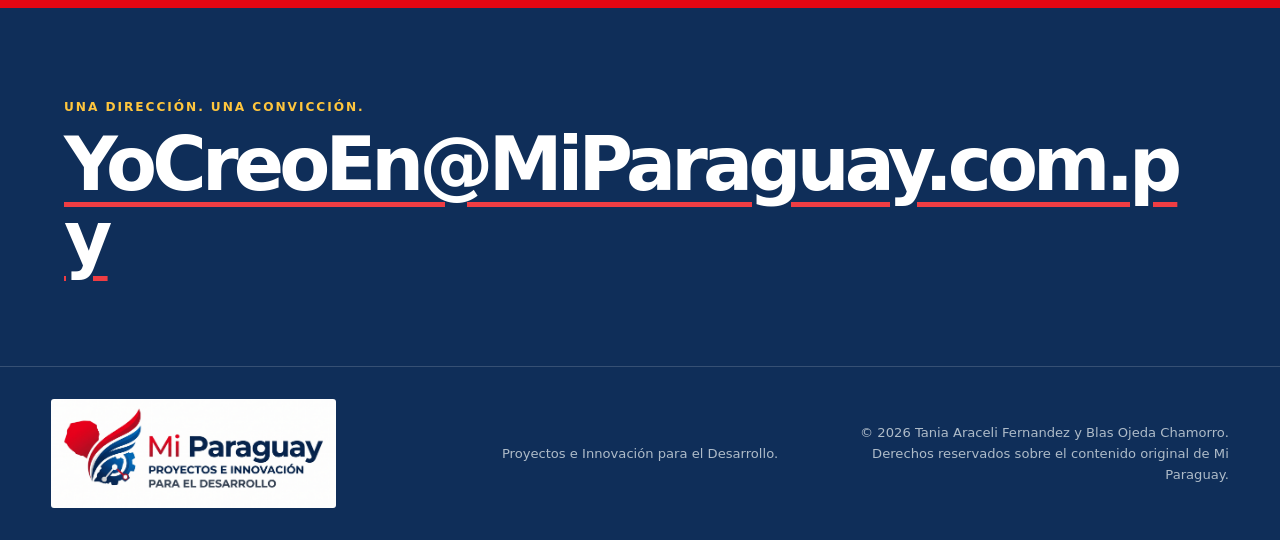
==== commit 52baec4b: "Aclarar roles del equipo de Pirapire Nongatu" ====
--- a/index.html
+++ b/index.html
@@ -268,7 +268,7 @@
           <p class="eyebrow">Pirapire Ñongatu</p>
           <h2>Educación financiera para la vida</h2>
           <p class="project-intro">
-            Una propuesta de Horacio Zayas y Blas Ojeda Chamorro que acerca la educación financiera a adolescentes mediante historias. Mi Paraguay articula apoyos para hacerla realidad.
+            A partir de una idea inicial de Horacio Zayas, Blas Ojeda Chamorro desarrolla esta propuesta de educación financiera y Tania Fernández dirige su diseño visual. Mi Paraguay articula apoyos para hacerla realidad.
           </p>
           <div class="project-actions">
             <a class="button button-primary" href="pirapire-nongatu/">Conocer Pirapire Ñongatu</a>
